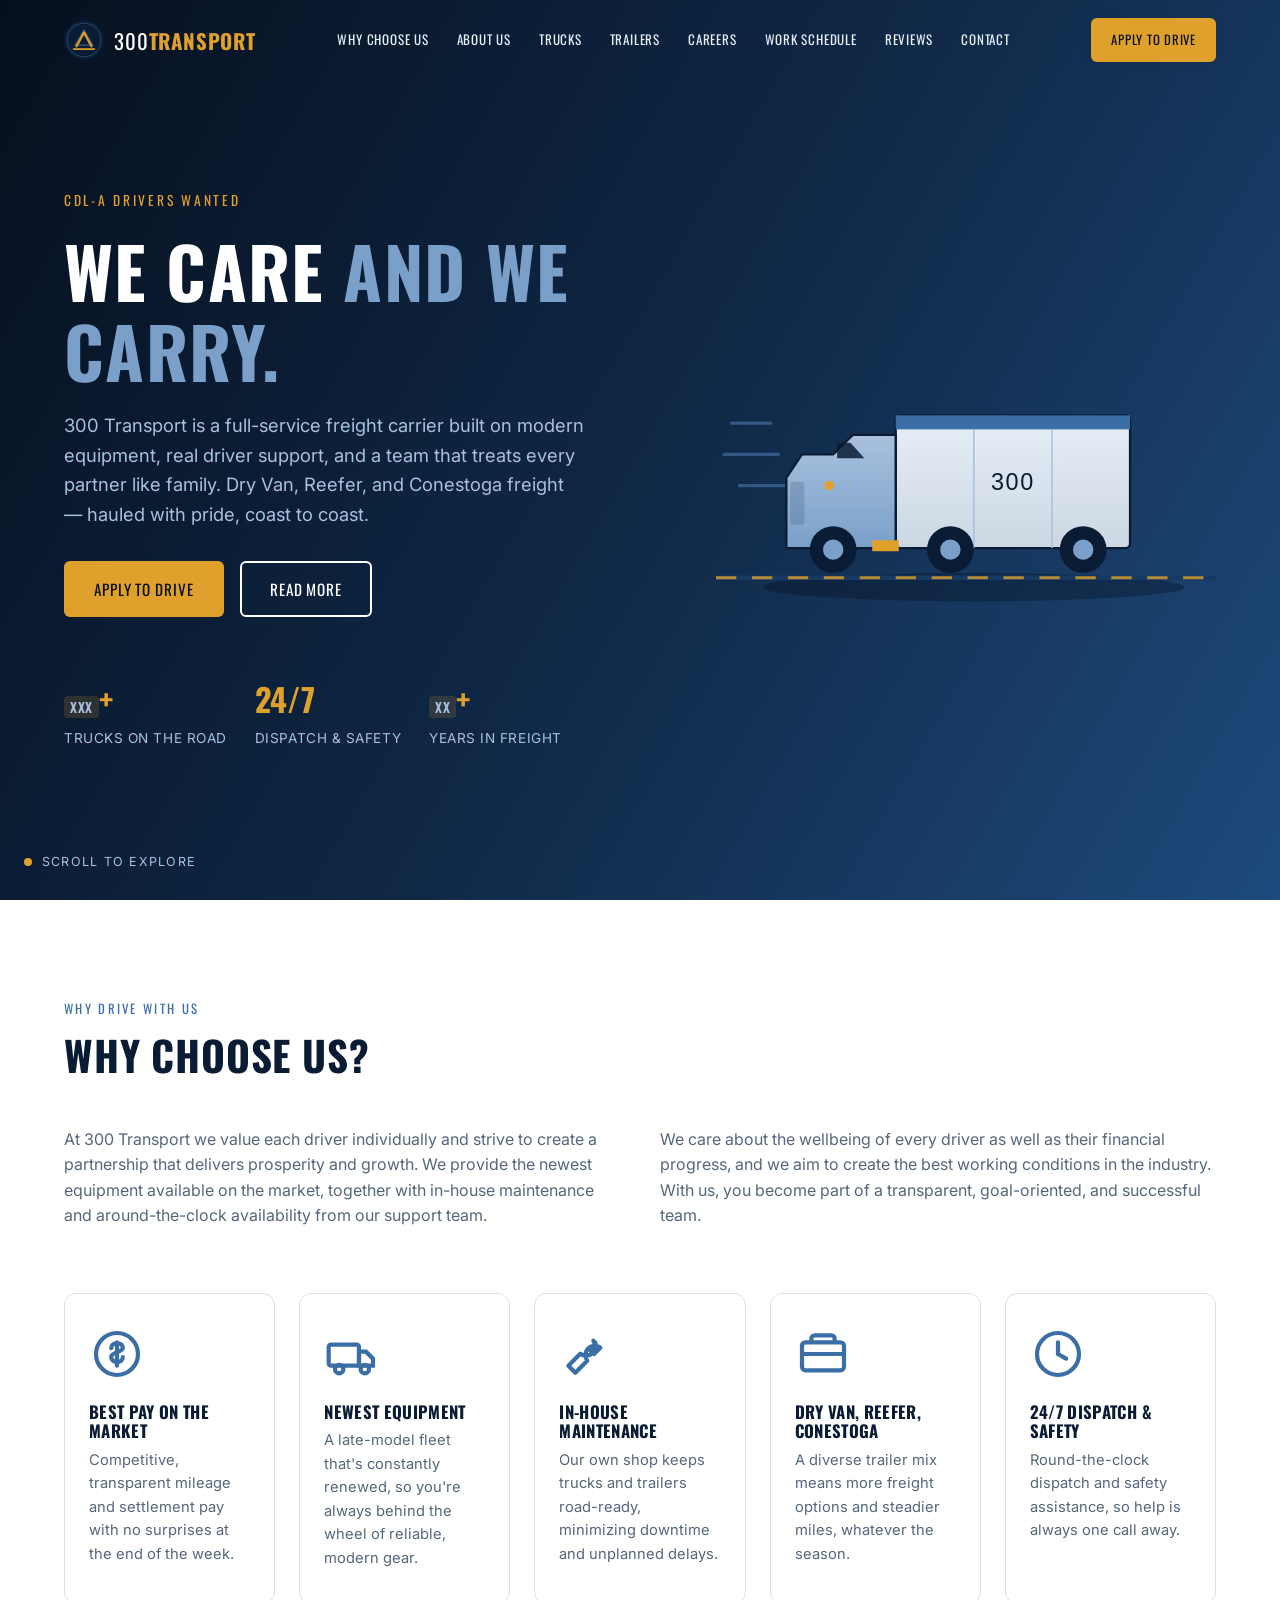
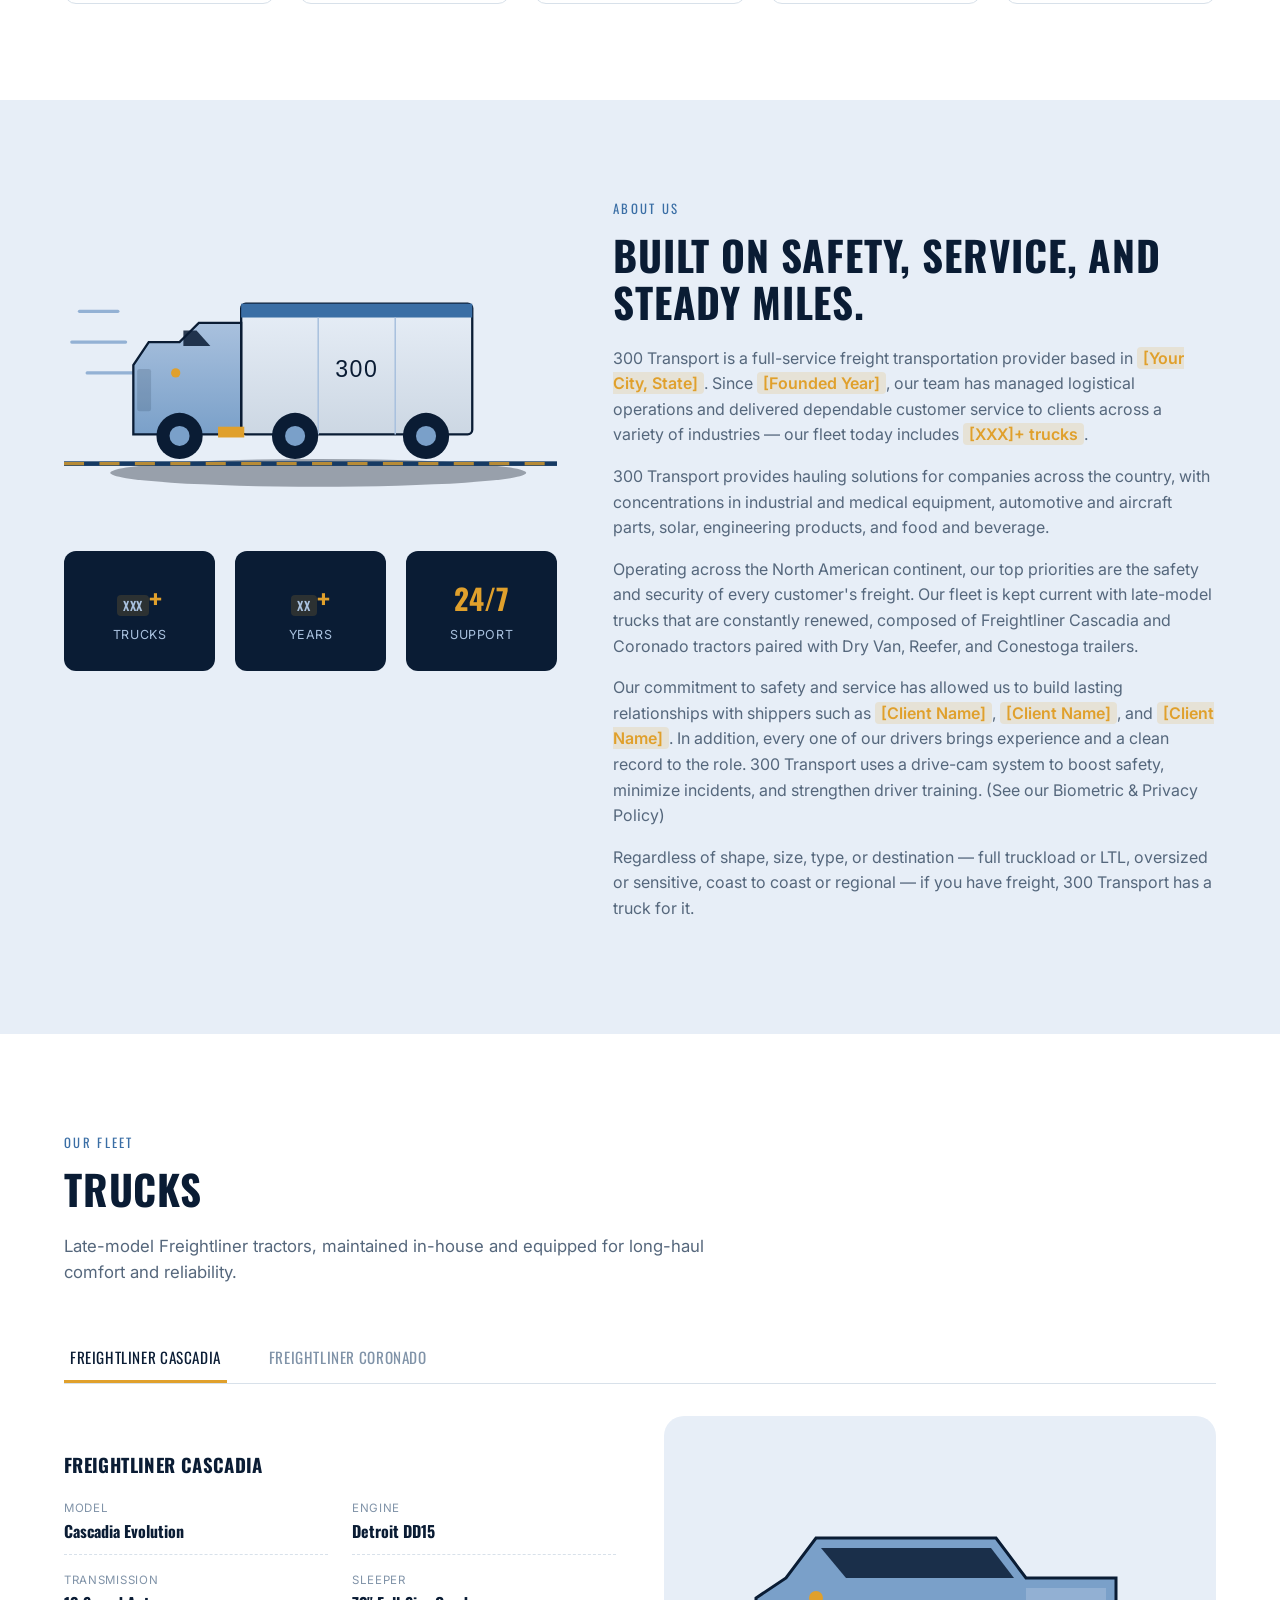
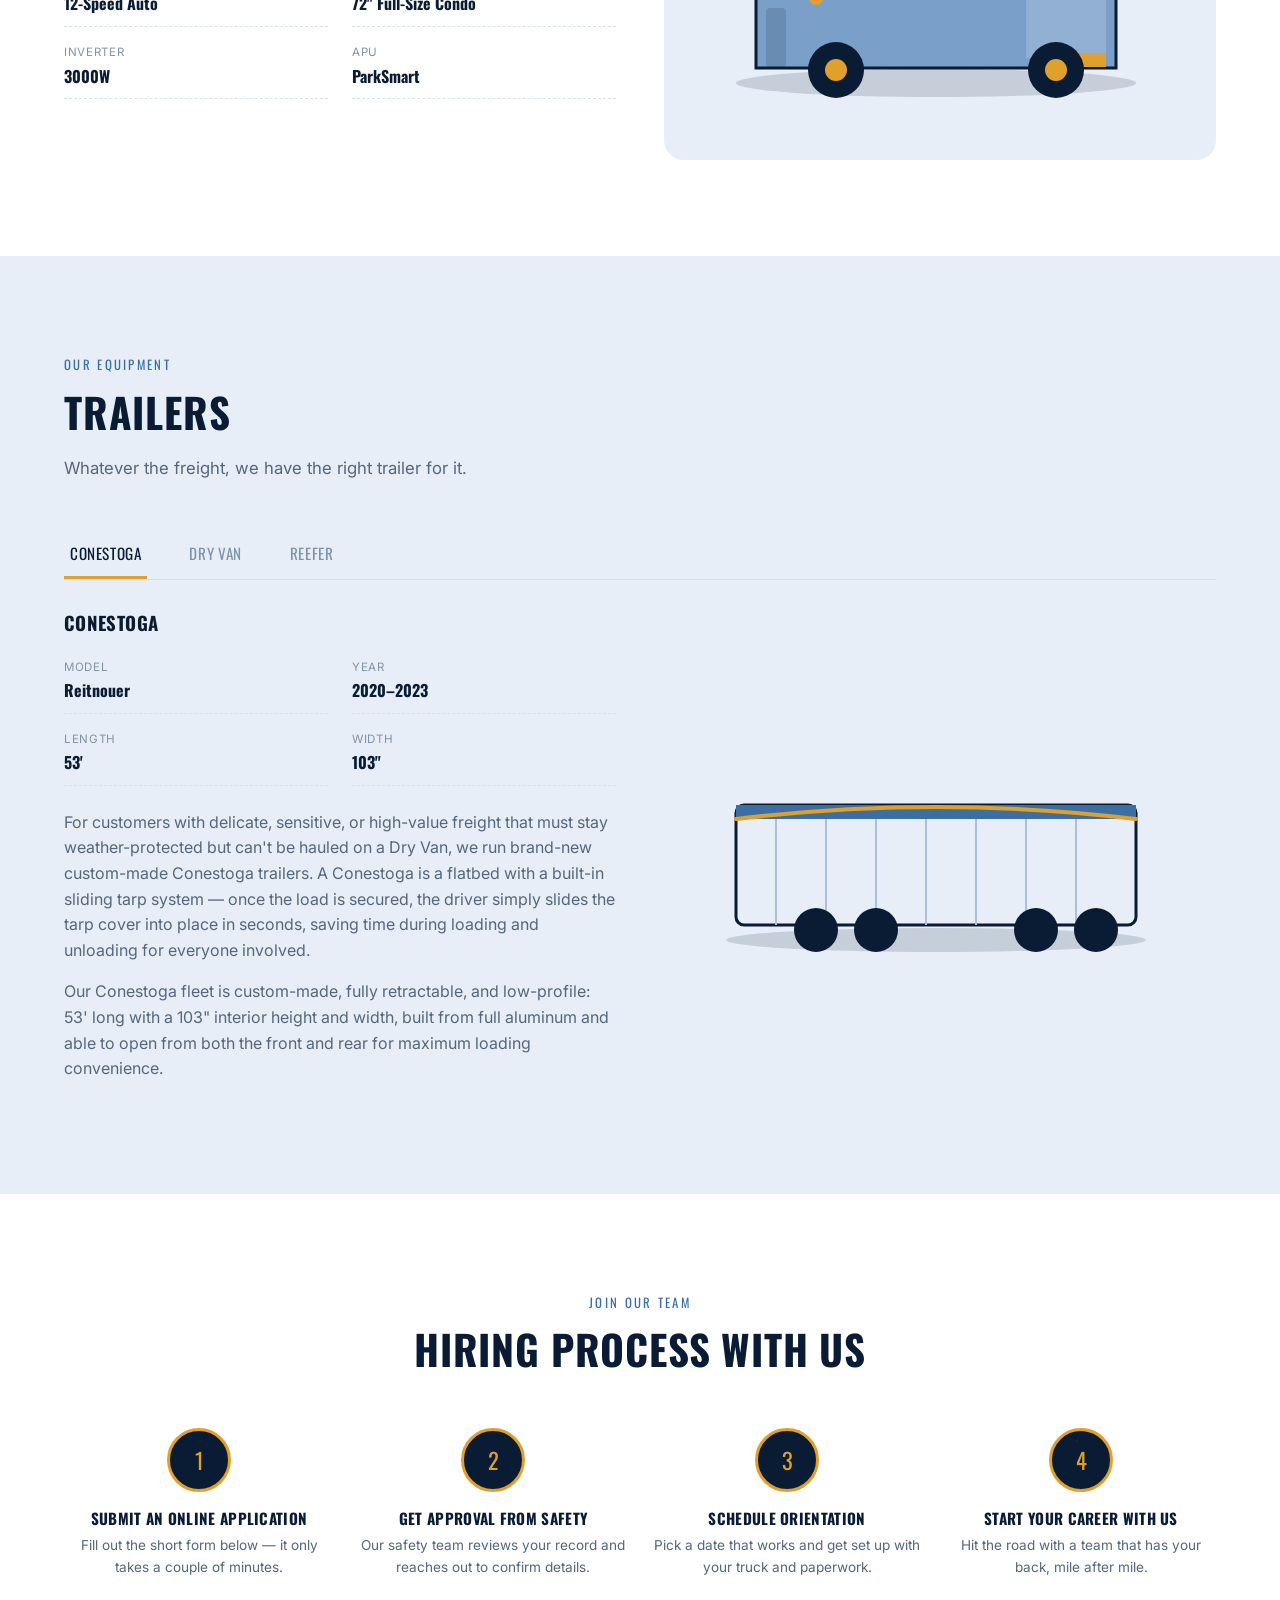
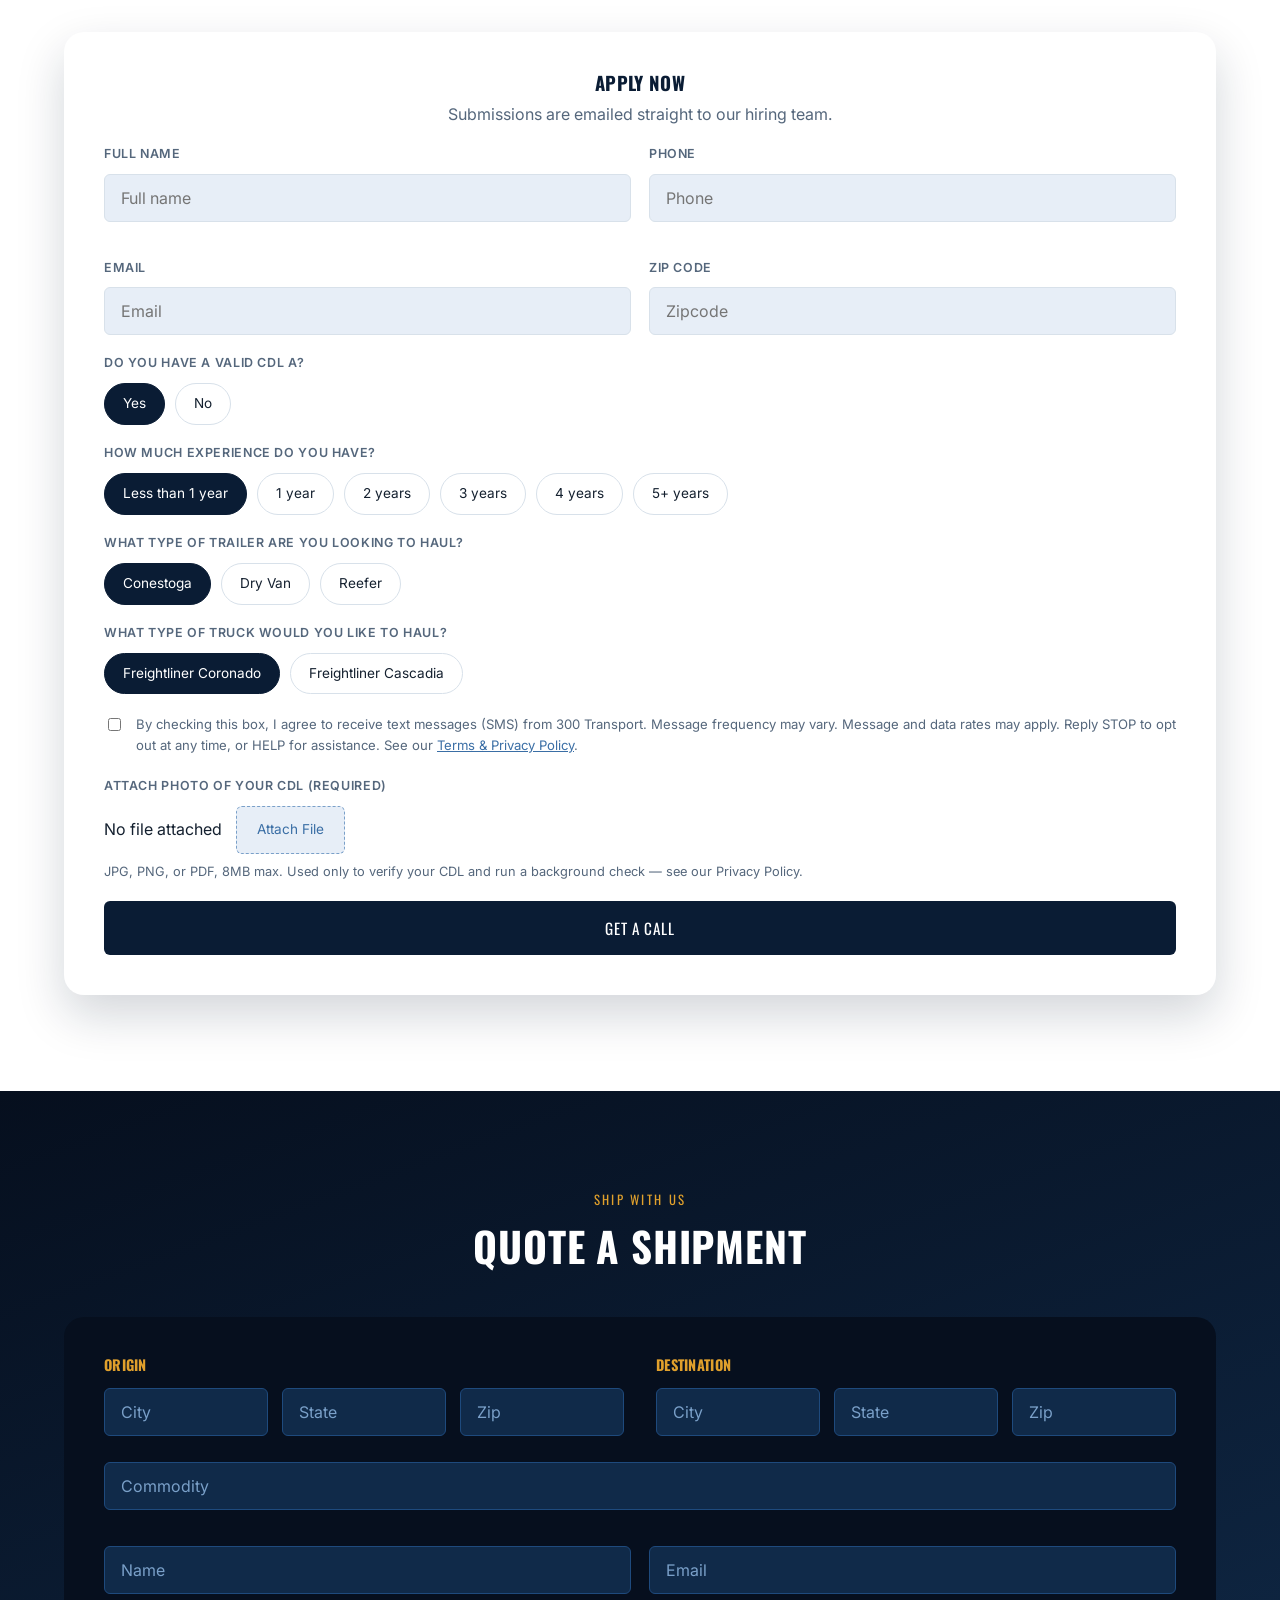
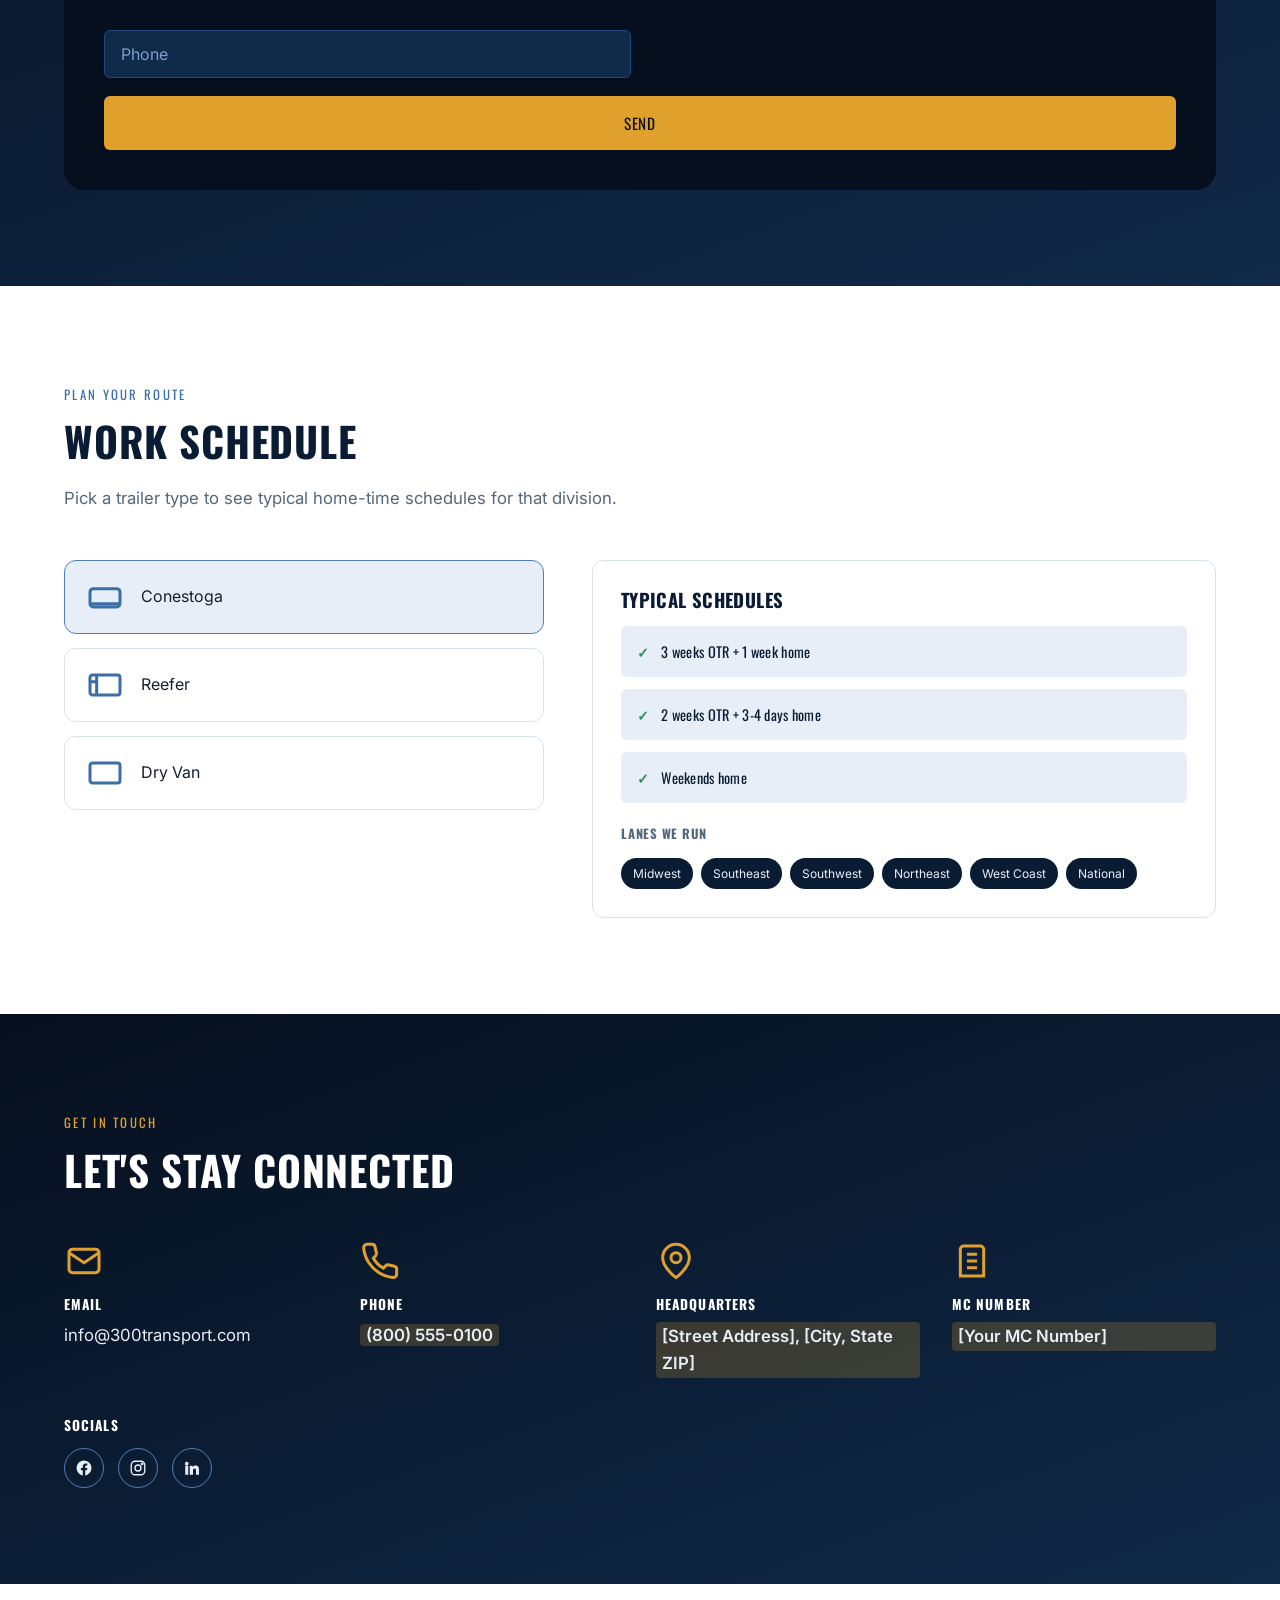
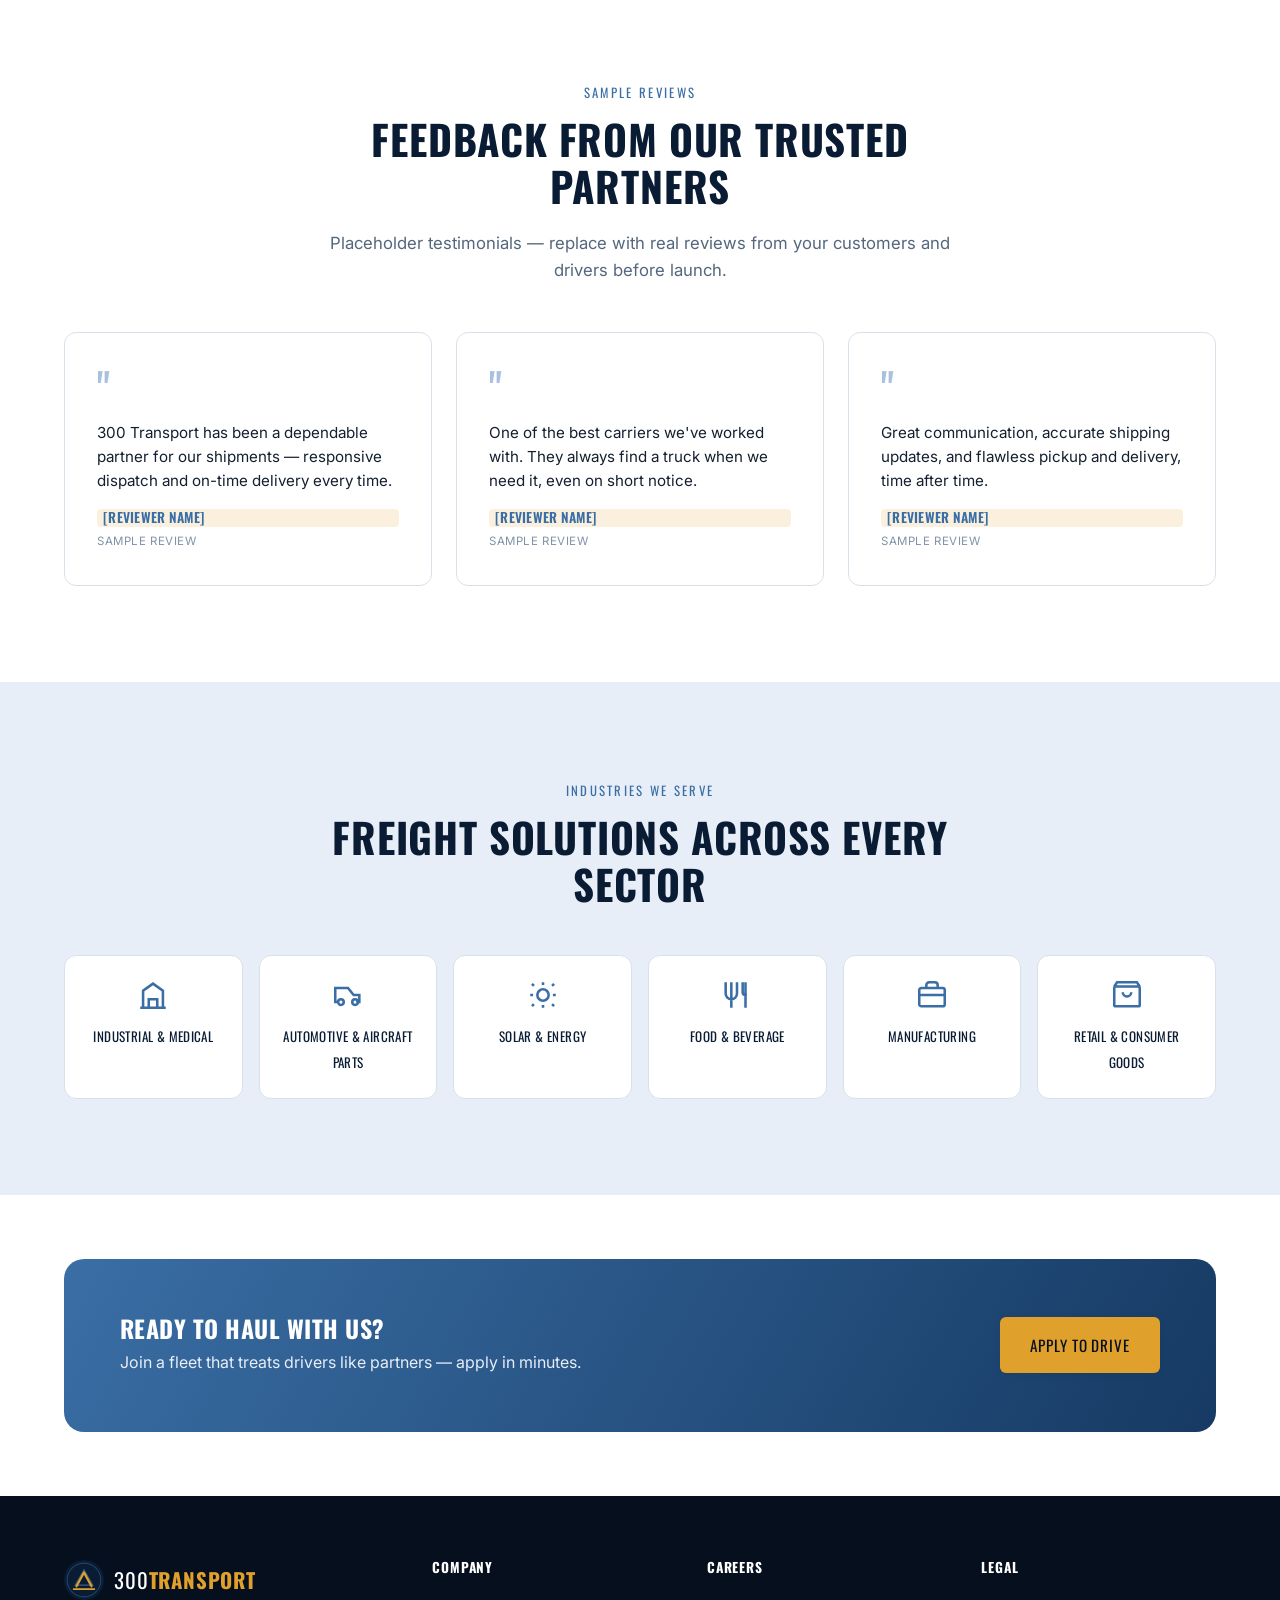
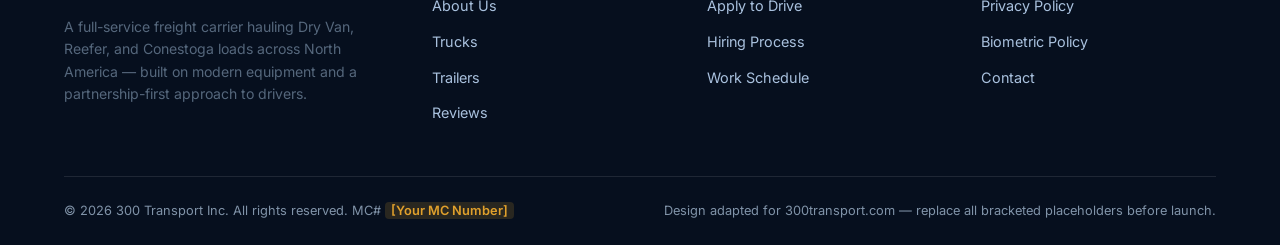
==== index.html @ f66ee495 "Initial commit: 300 Transport site with Cloudflare Pages Functions" ====
<!doctype html>
<html lang="en">
<head>
<meta charset="UTF-8">
<meta name="viewport" content="width=device-width, initial-scale=1.0">
<title>300 Transport | CDL-A Trucking Careers &amp; Freight Solutions</title>
<meta name="description" content="300 Transport is a full-service freight carrier offering Dry Van, Reefer, and Conestoga hauling, newest equipment, and CDL-A driving careers nationwide.">
<link rel="icon" href="images/logo-mark.svg" type="image/svg+xml">
<link rel="preconnect" href="https://fonts.googleapis.com">
<link rel="preconnect" href="https://fonts.gstatic.com" crossorigin>
<link href="https://fonts.googleapis.com/css2?family=Oswald:wght@400;500;600;700&family=Inter:wght@400;500;600;700&display=swap" rel="stylesheet">
<link rel="stylesheet" href="css/style.css">
</head>
<body>

<!-- ===================== HEADER ===================== -->
<header class="site-header" id="siteHeader">
  <div class="container">
    <a href="#top" class="logo">
      <img src="images/logo-mark.svg" alt="300 Transport logo">
      <span class="logo-word">300<b>TRANSPORT</b></span>
    </a>

    <ul class="nav-list" id="navList">
      <li><a href="#why-choose-us">Why Choose Us</a></li>
      <li><a href="#about-us">About Us</a></li>
      <li><a href="#trucks">Trucks</a></li>
      <li><a href="#trailers">Trailers</a></li>
      <li><a href="#hiring-process">Careers</a></li>
      <li><a href="#work-schedule">Work Schedule</a></li>
      <li><a href="#feedback">Reviews</a></li>
      <li><a href="#stay-connected">Contact</a></li>
    </ul>

    <div class="nav-actions">
      <a href="#hiring-process" class="btn btn--primary btn--sm">Apply to Drive</a>
      <button class="nav-toggle" id="navToggle" aria-label="Toggle menu"><span></span></button>
    </div>
  </div>
</header>

<!-- ===================== HERO ===================== -->
<section class="hero" id="top">
  <div class="container">
    <div class="hero__copy">
      <div class="hero__eyebrow">CDL-A Drivers Wanted</div>
      <h1>We care <em>and we carry.</em></h1>
      <p>300 Transport is a full-service freight carrier built on modern equipment, real driver support, and a team that treats every partner like family. Dry Van, Reefer, and Conestoga freight — hauled with pride, coast to coast.</p>
      <div class="hero__actions">
        <a href="#hiring-process" class="btn btn--primary">Apply to Drive</a>
        <a href="#about-us" class="btn btn--outline">Read More</a>
      </div>
      <div class="hero__stats">
        <div class="hero__stat"><strong><span class="ph">XXX</span>+</strong><span>Trucks on the Road</span></div>
        <div class="hero__stat"><strong>24/7</strong><span>Dispatch &amp; Safety</span></div>
        <div class="hero__stat"><strong><span class="ph">XX</span>+</strong><span>Years in Freight</span></div>
      </div>
    </div>
    <div class="hero__art">
      <img src="images/hero-truck.svg" alt="300 Transport freightliner illustration">
    </div>
  </div>
  <div class="hero__scroll"><span class="dot"></span> Scroll to explore</div>
</section>

<!-- ===================== WHY CHOOSE US ===================== -->
<section class="section" id="why-choose-us">
  <div class="container">
    <div class="section-head">
      <div class="eyebrow">Why Drive With Us</div>
      <h2 class="section-title">Why choose us?</h2>
    </div>
    <div class="why-lead">
      <p>At 300 Transport we value each driver individually and strive to create a partnership that delivers prosperity and growth. We provide the newest equipment available on the market, together with in-house maintenance and around-the-clock availability from our support team.</p>
      <p>We care about the wellbeing of every driver as well as their financial progress, and we aim to create the best working conditions in the industry. With us, you become part of a transparent, goal-oriented, and successful team.</p>
    </div>

    <div class="feature-grid">
      <div class="feature-card">
        <div class="feature-card__icon">
          <svg viewBox="0 0 24 24" fill="none" stroke="currentColor" stroke-width="1.8"><circle cx="12" cy="12" r="9"/><path d="M12 7v10M9.5 9.5c0-1.4 1.2-2.2 2.5-2.2s2.5.9 2.5 2c0 2.2-5 1.6-5 4 0 1.1 1.2 2.2 2.5 2.2s2.5-.8 2.5-2.2" stroke-linecap="round"/></svg>
        </div>
        <h3>Best Pay on the Market</h3>
        <p>Competitive, transparent mileage and settlement pay with no surprises at the end of the week.</p>
      </div>
      <div class="feature-card">
        <div class="feature-card__icon">
          <svg viewBox="0 0 24 24" fill="none" stroke="currentColor" stroke-width="1.8"><rect x="2" y="8" width="13" height="9" rx="1"/><path d="M15 11h3l3 3v3h-6z"/><circle cx="6.5" cy="18.5" r="1.8"/><circle cx="17.5" cy="18.5" r="1.8"/></svg>
        </div>
        <h3>Newest Equipment</h3>
        <p>A late-model fleet that's constantly renewed, so you're always behind the wheel of reliable, modern gear.</p>
      </div>
      <div class="feature-card">
        <div class="feature-card__icon">
          <svg viewBox="0 0 24 24" fill="none" stroke="currentColor" stroke-width="1.8"><path d="M14.7 6.3a4 4 0 0 1-5.6 5.6L4 17l3 3 5.1-5.1a4 4 0 0 1 5.6-5.6l-2.7 2.7-2-2 2.7-2.7z" stroke-linejoin="round"/></svg>
        </div>
        <h3>In-House Maintenance</h3>
        <p>Our own shop keeps trucks and trailers road-ready, minimizing downtime and unplanned delays.</p>
      </div>
      <div class="feature-card">
        <div class="feature-card__icon">
          <svg viewBox="0 0 24 24" fill="none" stroke="currentColor" stroke-width="1.8"><rect x="3" y="7" width="18" height="12" rx="1.5"/><path d="M7 7V5.5A1.5 1.5 0 0 1 8.5 4h7A1.5 1.5 0 0 1 17 5.5V7M3 12h18"/></svg>
        </div>
        <h3>Dry Van, Reefer, Conestoga</h3>
        <p>A diverse trailer mix means more freight options and steadier miles, whatever the season.</p>
      </div>
      <div class="feature-card">
        <div class="feature-card__icon">
          <svg viewBox="0 0 24 24" fill="none" stroke="currentColor" stroke-width="1.8"><circle cx="12" cy="12" r="9"/><path d="M12 7v5l3.5 2" stroke-linecap="round"/></svg>
        </div>
        <h3>24/7 Dispatch &amp; Safety</h3>
        <p>Round-the-clock dispatch and safety assistance, so help is always one call away.</p>
      </div>
    </div>
  </div>
</section>

<!-- ===================== ABOUT US ===================== -->
<section class="section section--alt" id="about-us">
  <div class="container">
    <div class="about-grid">
      <div class="about-art">
        <img src="images/hero-truck.svg" alt="300 Transport fleet illustration" style="border-radius:20px;">
        <div class="stat-row">
          <div class="stat-box"><strong><span class="ph">XXX</span>+</strong><span>Trucks</span></div>
          <div class="stat-box"><strong><span class="ph">XX</span>+</strong><span>Years</span></div>
          <div class="stat-box"><strong>24/7</strong><span>Support</span></div>
        </div>
      </div>
      <div class="about-copy">
        <div class="eyebrow">About Us</div>
        <h2 class="section-title">Built on safety, service, and steady miles.</h2>
        <p>300 Transport is a full-service freight transportation provider based in <span class="ph">[Your City, State]</span>. Since <span class="ph">[Founded Year]</span>, our team has managed logistical operations and delivered dependable customer service to clients across a variety of industries — our fleet today includes <span class="ph">[XXX]+ trucks</span>.</p>
        <p>300 Transport provides hauling solutions for companies across the country, with concentrations in industrial and medical equipment, automotive and aircraft parts, solar, engineering products, and food and beverage.</p>
        <p>Operating across the North American continent, our top priorities are the safety and security of every customer's freight. Our fleet is kept current with late-model trucks that are constantly renewed, composed of Freightliner Cascadia and Coronado tractors paired with Dry Van, Reefer, and Conestoga trailers.</p>
        <p>Our commitment to safety and service has allowed us to build lasting relationships with shippers such as <span class="ph">[Client Name]</span>, <span class="ph">[Client Name]</span>, and <span class="ph">[Client Name]</span>. In addition, every one of our drivers brings experience and a clean record to the role. 300 Transport uses a drive-cam system to boost safety, minimize incidents, and strengthen driver training. (<a href="privacy-policy.html">See our Biometric &amp; Privacy Policy</a>)</p>
        <p>Regardless of shape, size, type, or destination — full truckload or LTL, oversized or sensitive, coast to coast or regional — if you have freight, 300 Transport has a truck for it.</p>
      </div>
    </div>
  </div>
</section>

<!-- ===================== TRUCKS ===================== -->
<section class="section" id="trucks">
  <div class="container">
    <div class="section-head">
      <div class="eyebrow">Our Fleet</div>
      <h2 class="section-title">Trucks</h2>
      <p class="section-lead">Late-model Freightliner tractors, maintained in-house and equipped for long-haul comfort and reliability.</p>
    </div>

    <div class="tab-group" data-tabs="trucks">
      <div class="tab-buttons">
        <button class="tab-btn is-active" data-tab="cascadia">Freightliner Cascadia</button>
        <button class="tab-btn" data-tab="coronado">Freightliner Coronado</button>
      </div>

      <div class="tab-panel is-active" data-panel="cascadia">
        <div>
          <h3>Freightliner Cascadia</h3>
          <div class="spec-list">
            <div class="spec-item"><span>Model</span><strong>Cascadia Evolution</strong></div>
            <div class="spec-item"><span>Engine</span><strong>Detroit DD15</strong></div>
            <div class="spec-item"><span>Transmission</span><strong>12-Speed Auto</strong></div>
            <div class="spec-item"><span>Sleeper</span><strong>72" Full-Size Condo</strong></div>
            <div class="spec-item"><span>Inverter</span><strong>3000W</strong></div>
            <div class="spec-item"><span>APU</span><strong>ParkSmart</strong></div>
          </div>
        </div>
        <div class="tab-art"><img src="images/truck-cascadia.svg" alt="Freightliner Cascadia illustration"></div>
      </div>

      <div class="tab-panel" data-panel="coronado">
        <div>
          <h3>Freightliner Coronado</h3>
          <div class="spec-list">
            <div class="spec-item"><span>Model</span><strong>Glider Kit</strong></div>
            <div class="spec-item"><span>Engine</span><strong>Detroit Diesel S60</strong></div>
            <div class="spec-item"><span>Transmission</span><strong>13-Speed Manual</strong></div>
            <div class="spec-item"><span>Sleeper</span><strong>72" Full-Size Condo</strong></div>
            <div class="spec-item"><span>Inverter</span><strong>3000W</strong></div>
            <div class="spec-item"><span>APU</span><strong>Espar</strong></div>
          </div>
        </div>
        <div class="tab-art"><img src="images/truck-coronado.svg" alt="Freightliner Coronado illustration"></div>
      </div>
    </div>
  </div>
</section>

<!-- ===================== TRAILERS ===================== -->
<section class="section section--alt" id="trailers">
  <div class="container">
    <div class="section-head">
      <div class="eyebrow">Our Equipment</div>
      <h2 class="section-title">Trailers</h2>
      <p class="section-lead">Whatever the freight, we have the right trailer for it.</p>
    </div>

    <div class="tab-group" data-tabs="trailers">
      <div class="tab-buttons">
        <button class="tab-btn is-active" data-tab="conestoga">Conestoga</button>
        <button class="tab-btn" data-tab="dryvan">Dry Van</button>
        <button class="tab-btn" data-tab="reefer">Reefer</button>
      </div>

      <div class="tab-panel is-active" data-panel="conestoga">
        <div>
          <h3>Conestoga</h3>
          <div class="spec-list">
            <div class="spec-item"><span>Model</span><strong>Reitnouer</strong></div>
            <div class="spec-item"><span>Year</span><strong>2020–2023</strong></div>
            <div class="spec-item"><span>Length</span><strong>53'</strong></div>
            <div class="spec-item"><span>Width</span><strong>103"</strong></div>
          </div>
          <p>For customers with delicate, sensitive, or high-value freight that must stay weather-protected but can't be hauled on a Dry Van, we run brand-new custom-made Conestoga trailers. A Conestoga is a flatbed with a built-in sliding tarp system — once the load is secured, the driver simply slides the tarp cover into place in seconds, saving time during loading and unloading for everyone involved.</p>
          <p>Our Conestoga fleet is custom-made, fully retractable, and low-profile: 53' long with a 103" interior height and width, built from full aluminum and able to open from both the front and rear for maximum loading convenience.</p>
        </div>
        <div class="tab-art"><img src="images/trailer-conestoga.svg" alt="Conestoga trailer illustration"></div>
      </div>

      <div class="tab-panel" data-panel="dryvan">
        <div>
          <h3>Dry Van</h3>
          <div class="spec-list">
            <div class="spec-item"><span>Model</span><strong>Utility Trailer</strong></div>
            <div class="spec-item"><span>Year</span><strong>2020–2023</strong></div>
            <div class="spec-item"><span>Length</span><strong>53'</strong></div>
            <div class="spec-item"><span>Width</span><strong>102"</strong></div>
          </div>
          <p>Dry van shipping is the most common method for transporting freight across the interstate system. A dry van is a fully enclosed trailer that shields cargo from the elements — the go-to option for palletized and boxed freight.</p>
          <p>Our Dry Van trailers are 53' long, 102" wide, and 110" tall — plated Utility trailers kept in rotation on a strict maintenance schedule.</p>
        </div>
        <div class="tab-art"><img src="images/trailer-dryvan.svg" alt="Dry Van trailer illustration"></div>
      </div>

      <div class="tab-panel" data-panel="reefer">
        <div>
          <h3>Reefer</h3>
          <div class="spec-list">
            <div class="spec-item"><span>Model</span><strong>Reefer Utility Trailer</strong></div>
            <div class="spec-item"><span>Engine</span><strong>Thermo King</strong></div>
            <div class="spec-item"><span>Year</span><strong>2022–2023</strong></div>
            <div class="spec-item"><span>Length</span><strong>53'</strong></div>
            <div class="spec-item"><span>Width</span><strong>98"</strong></div>
            <div class="spec-item"><span>Height</span><strong>13.6'</strong></div>
          </div>
          <p>Refrigerated trailers are the solution for transporting food and products that require temperature control from pickup to delivery. Our reefer trailers are state-of-the-art Utility trailers running Thermo King units.</p>
          <p>We know how critical temp-controlled shipments are, which is why we've invested heavily in this fleet — including drop-trailer service, same-day shipping, and multi-drop capability.</p>
        </div>
        <div class="tab-art"><img src="images/trailer-reefer.svg" alt="Reefer trailer illustration"></div>
      </div>
    </div>
  </div>
</section>

<!-- ===================== HIRING PROCESS ===================== -->
<section class="section" id="hiring-process">
  <div class="container">
    <div class="section-head section-head--center">
      <div class="eyebrow">Join Our Team</div>
      <h2 class="section-title">Hiring process with us</h2>
    </div>
    <div class="process-steps">
      <div class="process-step">
        <div class="process-step__num">1</div>
        <h3>Submit an Online Application</h3>
        <p>Fill out the short form below — it only takes a couple of minutes.</p>
      </div>
      <div class="process-step">
        <div class="process-step__num">2</div>
        <h3>Get Approval from Safety</h3>
        <p>Our safety team reviews your record and reaches out to confirm details.</p>
      </div>
      <div class="process-step">
        <div class="process-step__num">3</div>
        <h3>Schedule Orientation</h3>
        <p>Pick a date that works and get set up with your truck and paperwork.</p>
      </div>
      <div class="process-step">
        <div class="process-step__num">4</div>
        <h3>Start Your Career With Us</h3>
        <p>Hit the road with a team that has your back, mile after mile.</p>
      </div>
    </div>

    <div class="form-panel">
      <h3 style="text-align:center;margin-bottom:8px;">Apply Now</h3>
      <p style="text-align:center;">Submissions are emailed straight to our hiring team.</p>
      <form id="applicationForm">
        <input type="text" name="hp_field" class="hp-field" tabindex="-1" autocomplete="off" aria-hidden="true">
        <div class="form-grid">
          <div class="field"><label class="field-label">Full Name</label><input type="text" name="name" placeholder="Full name" required></div>
          <div class="field"><label class="field-label">Phone</label><input type="tel" name="phone" placeholder="Phone" required></div>
          <div class="field"><label class="field-label">Email</label><input type="email" name="email" placeholder="Email" required></div>
          <div class="field"><label class="field-label">Zip Code</label><input type="text" name="zip" placeholder="Zipcode" required></div>
        </div>

        <div class="field field--full">
          <label class="field-label">Do you have a valid CDL A?</label>
          <div class="radio-row">
            <label class="radio-pill"><input type="radio" name="cdl" value="yes" checked>Yes</label>
            <label class="radio-pill"><input type="radio" name="cdl" value="no">No</label>
          </div>
        </div>

        <div class="field field--full">
          <label class="field-label">How much experience do you have?</label>
          <div class="radio-row">
            <label class="radio-pill"><input type="radio" name="experience" value="lt1" checked>Less than 1 year</label>
            <label class="radio-pill"><input type="radio" name="experience" value="1">1 year</label>
            <label class="radio-pill"><input type="radio" name="experience" value="2">2 years</label>
            <label class="radio-pill"><input type="radio" name="experience" value="3">3 years</label>
            <label class="radio-pill"><input type="radio" name="experience" value="4">4 years</label>
            <label class="radio-pill"><input type="radio" name="experience" value="5">5+ years</label>
          </div>
        </div>

        <div class="field field--full">
          <label class="field-label">What type of trailer are you looking to haul?</label>
          <div class="radio-row">
            <label class="radio-pill"><input type="radio" name="trailer" value="conestoga" checked>Conestoga</label>
            <label class="radio-pill"><input type="radio" name="trailer" value="dryvan">Dry Van</label>
            <label class="radio-pill"><input type="radio" name="trailer" value="reefer">Reefer</label>
          </div>
        </div>

        <div class="field field--full">
          <label class="field-label">What type of truck would you like to haul?</label>
          <div class="radio-row">
            <label class="radio-pill"><input type="radio" name="truck" value="coronado" checked>Freightliner Coronado</label>
            <label class="radio-pill"><input type="radio" name="truck" value="cascadia">Freightliner Cascadia</label>
          </div>
        </div>

        <div class="consent-row">
          <input type="checkbox" id="smsConsent" name="smsConsent">
          <label for="smsConsent">By checking this box, I agree to receive text messages (SMS) from 300 Transport. Message frequency may vary. Message and data rates may apply. Reply STOP to opt out at any time, or HELP for assistance. See our <a href="privacy-policy.html">Terms &amp; Privacy Policy</a>.</label>
        </div>

        <div class="field field--full">
          <label class="field-label">Attach Photo of Your CDL (required)</label>
          <div class="file-row">
            <span id="fileName">No file attached</span>
            <label class="file-btn"><input type="file" id="fileInput" name="cdlPhoto" accept="image/jpeg,image/png,image/webp,application/pdf" style="display:none">Attach File</label>
          </div>
          <p style="font-size:0.8rem;margin:8px 0 0;">JPG, PNG, or PDF, 8MB max. Used only to verify your CDL and run a background check — see our <a href="privacy-policy.html">Privacy Policy</a>.</p>
        </div>

        <button type="submit" class="btn btn--dark btn--block">Get a Call</button>
        <div class="form-note" id="applicationNote"></div>
      </form>
    </div>
  </div>
</section>

<!-- ===================== QUOTE A SHIPMENT ===================== -->
<section class="section section--dark">
  <div class="container">
    <div class="section-head section-head--center">
      <div class="eyebrow">Ship With Us</div>
      <h2 class="section-title">Quote a shipment</h2>
    </div>
    <div class="quote-panel">
      <form id="quoteForm">
        <input type="text" name="hp_field" class="hp-field" tabindex="-1" autocomplete="off" aria-hidden="true">
        <div class="quote-cols">
          <div>
            <h4>Origin</h4>
            <div class="form-grid--3" style="display:grid;gap:14px;">
              <div class="field"><input type="text" name="originCity" placeholder="City"></div>
              <div class="field"><input type="text" name="originState" placeholder="State"></div>
              <div class="field"><input type="text" name="originZip" placeholder="Zip"></div>
            </div>
          </div>
          <div>
            <h4>Destination</h4>
            <div class="form-grid--3" style="display:grid;gap:14px;">
              <div class="field"><input type="text" name="destCity" placeholder="City"></div>
              <div class="field"><input type="text" name="destState" placeholder="State"></div>
              <div class="field"><input type="text" name="destZip" placeholder="Zip"></div>
            </div>
          </div>
        </div>
        <div class="form-grid" style="margin-top:8px;">
          <div class="field field--full"><input type="text" name="commodity" placeholder="Commodity"></div>
          <div class="field"><input type="text" name="name" placeholder="Name" required></div>
          <div class="field"><input type="email" name="email" placeholder="Email" required></div>
          <div class="field"><input type="tel" name="phone" placeholder="Phone" required></div>
        </div>
        <button type="submit" class="btn btn--primary btn--block">Send</button>
        <div class="form-note" id="quoteNote"></div>
      </form>
    </div>
  </div>
</section>

<!-- ===================== WORK SCHEDULE ===================== -->
<section class="section" id="work-schedule">
  <div class="container">
    <div class="section-head">
      <div class="eyebrow">Plan Your Route</div>
      <h2 class="section-title">Work schedule</h2>
      <p class="section-lead">Pick a trailer type to see typical home-time schedules for that division.</p>
    </div>

    <div class="schedule-grid">
      <div class="trailer-picker" id="trailerPicker">
        <label class="trailer-option">
          <input type="radio" name="schedTrailer" value="conestoga" checked>
          <span class="trailer-option__icon"><svg viewBox="0 0 24 24" fill="none" stroke="currentColor" stroke-width="1.8"><path d="M3 16V9a2 2 0 0 1 2-2h14a2 2 0 0 1 2 2v7"/><path d="M3 16h18M3 16a2 2 0 0 0 2 2h14a2 2 0 0 0 2-2"/></svg></span>
          <span>Conestoga</span>
        </label>
        <label class="trailer-option">
          <input type="radio" name="schedTrailer" value="reefer">
          <span class="trailer-option__icon"><svg viewBox="0 0 24 24" fill="none" stroke="currentColor" stroke-width="1.8"><rect x="3" y="6" width="18" height="12" rx="1.5"/><path d="M7 6v12M3 10h4"/></svg></span>
          <span>Reefer</span>
        </label>
        <label class="trailer-option">
          <input type="radio" name="schedTrailer" value="dryvan">
          <span class="trailer-option__icon"><svg viewBox="0 0 24 24" fill="none" stroke="currentColor" stroke-width="1.8"><rect x="3" y="6" width="18" height="12" rx="1.5"/></svg></span>
          <span>Dry Van</span>
        </label>
      </div>

      <div class="schedule-results">
        <h3 style="margin-bottom:4px;">Typical schedules</h3>
        <ul class="schedule-list" id="scheduleList">
          <!-- populated by JS -->
        </ul>
        <h4 style="margin-top:24px;font-size:0.8rem;text-transform:uppercase;letter-spacing:0.06em;color:var(--muted);">Lanes we run</h4>
        <div class="region-tags">
          <span>Midwest</span><span>Southeast</span><span>Southwest</span><span>Northeast</span><span>West Coast</span><span>National</span>
        </div>
      </div>
    </div>
  </div>
</section>

<!-- ===================== CONTACT ===================== -->
<section class="section section--dark" id="stay-connected">
  <div class="container">
    <div class="section-head">
      <div class="eyebrow">Get In Touch</div>
      <h2 class="section-title">Let's stay connected</h2>
    </div>
    <div class="contact-grid">
      <div class="contact-card">
        <div class="contact-card__icon"><svg viewBox="0 0 24 24" fill="none" stroke="currentColor" stroke-width="1.8"><rect x="3" y="5" width="18" height="14" rx="2"/><path d="m3 7 9 6 9-6"/></svg></div>
        <h4>Email</h4>
        <p><a href="mailto:info@300transport.com">info@300transport.com</a></p>
      </div>
      <div class="contact-card">
        <div class="contact-card__icon"><svg viewBox="0 0 24 24" fill="none" stroke="currentColor" stroke-width="1.8"><path d="M22 16.9v3a2 2 0 0 1-2.2 2 19.8 19.8 0 0 1-8.6-3 19.5 19.5 0 0 1-6-6 19.8 19.8 0 0 1-3-8.7A2 2 0 0 1 4.1 2h3a2 2 0 0 1 2 1.7c.1 1 .3 2 .7 3a2 2 0 0 1-.4 2.1L8 10.3a16 16 0 0 0 6 6l1.5-1.5a2 2 0 0 1 2.1-.4c1 .3 2 .5 3 .7a2 2 0 0 1 1.4 2.1z"/></svg></div>
        <h4>Phone</h4>
        <p><a href="tel:+18005550100" class="ph">(800) 555-0100</a></p>
      </div>
      <div class="contact-card">
        <div class="contact-card__icon"><svg viewBox="0 0 24 24" fill="none" stroke="currentColor" stroke-width="1.8"><path d="M20 10c0 6-8 12-8 12s-8-6-8-12a8 8 0 0 1 16 0Z"/><circle cx="12" cy="10" r="3"/></svg></div>
        <h4>Headquarters</h4>
        <p class="ph">[Street Address], [City, State ZIP]</p>
      </div>
      <div class="contact-card">
        <div class="contact-card__icon"><svg viewBox="0 0 24 24" fill="none" stroke="currentColor" stroke-width="1.8"><path d="M9 12h6M9 16h6M9 8h6M5 21V5a2 2 0 0 1 2-2h10a2 2 0 0 1 2 2v16Z"/></svg></div>
        <h4>MC Number</h4>
        <p class="ph">[Your MC Number]</p>
      </div>
    </div>
    <div style="margin-top:40px;">
      <h4 style="color:var(--white);font-size:0.85rem;letter-spacing:0.08em;margin-bottom:14px;">Socials</h4>
      <div class="social-row">
        <a href="#" aria-label="Facebook"><svg viewBox="0 0 24 24" fill="currentColor"><path d="M22 12a10 10 0 1 0-11.6 9.9v-7H7.9V12h2.5V9.8c0-2.5 1.5-3.9 3.8-3.9 1.1 0 2.2.2 2.2.2v2.4h-1.2c-1.2 0-1.6.8-1.6 1.6V12h2.8l-.4 2.9h-2.4v7A10 10 0 0 0 22 12Z"/></svg></a>
        <a href="#" aria-label="Instagram"><svg viewBox="0 0 24 24" fill="none" stroke="currentColor" stroke-width="1.8"><rect x="3" y="3" width="18" height="18" rx="5"/><circle cx="12" cy="12" r="4"/><circle cx="17.5" cy="6.5" r="1"/></svg></a>
        <a href="#" aria-label="LinkedIn"><svg viewBox="0 0 24 24" fill="currentColor"><path d="M4.98 3.5a2.5 2.5 0 1 0 0 5 2.5 2.5 0 0 0 0-5ZM3 9h4v12H3zM9 9h3.8v1.7h.1c.5-1 1.8-2 3.7-2 4 0 4.7 2.6 4.7 6V21h-4v-5.3c0-1.3 0-3-1.8-3s-2.1 1.4-2.1 2.9V21H9z"/></svg></a>
      </div>
    </div>
  </div>
</section>

<!-- ===================== TESTIMONIALS ===================== -->
<section class="section" id="feedback">
  <div class="container">
    <div class="section-head section-head--center">
      <div class="eyebrow">Sample Reviews</div>
      <h2 class="section-title">Feedback from our trusted partners</h2>
      <p class="section-lead">Placeholder testimonials — replace with real reviews from your customers and drivers before launch.</p>
    </div>
    <div class="testimonial-track">
      <div class="testimonial-card">
        <span class="quote-mark">"</span>
        <p>300 Transport has been a dependable partner for our shipments — responsive dispatch and on-time delivery every time.</p>
        <h4 class="ph">[Reviewer Name]</h4>
        <span class="badge">Sample review</span>
      </div>
      <div class="testimonial-card">
        <span class="quote-mark">"</span>
        <p>One of the best carriers we've worked with. They always find a truck when we need it, even on short notice.</p>
        <h4 class="ph">[Reviewer Name]</h4>
        <span class="badge">Sample review</span>
      </div>
      <div class="testimonial-card">
        <span class="quote-mark">"</span>
        <p>Great communication, accurate shipping updates, and flawless pickup and delivery, time after time.</p>
        <h4 class="ph">[Reviewer Name]</h4>
        <span class="badge">Sample review</span>
      </div>
    </div>
  </div>
</section>

<!-- ===================== INDUSTRIES SERVED ===================== -->
<section class="section section--alt">
  <div class="container">
    <div class="section-head section-head--center">
      <div class="eyebrow">Industries We Serve</div>
      <h2 class="section-title">Freight solutions across every sector</h2>
    </div>
    <div class="industry-grid">
      <div class="industry-chip"><div class="industry-chip__icon"><svg viewBox="0 0 24 24" fill="none" stroke="currentColor" stroke-width="1.8"><path d="M3 21h18M5 21V9l7-5 7 5v12M9 21v-6h6v6"/></svg></div><span>Industrial &amp; Medical</span></div>
      <div class="industry-chip"><div class="industry-chip__icon"><svg viewBox="0 0 24 24" fill="none" stroke="currentColor" stroke-width="1.8"><circle cx="7" cy="17" r="2"/><circle cx="17" cy="17" r="2"/><path d="M5 17H3V7h9l4 5h4v5h-2"/></svg></div><span>Automotive &amp; Aircraft Parts</span></div>
      <div class="industry-chip"><div class="industry-chip__icon"><svg viewBox="0 0 24 24" fill="none" stroke="currentColor" stroke-width="1.8"><circle cx="12" cy="12" r="4"/><path d="M12 3v2M12 19v2M4.2 4.2l1.4 1.4M18.4 18.4l1.4 1.4M3 12h2M19 12h2M4.2 19.8l1.4-1.4M18.4 5.6l1.4-1.4"/></svg></div><span>Solar &amp; Energy</span></div>
      <div class="industry-chip"><div class="industry-chip__icon"><svg viewBox="0 0 24 24" fill="none" stroke="currentColor" stroke-width="1.8"><path d="M4 3v8a4 4 0 0 0 8 0V3M8 3v18M16 3v7a2 2 0 0 0 2 2h1M18 3v18"/></svg></div><span>Food &amp; Beverage</span></div>
      <div class="industry-chip"><div class="industry-chip__icon"><svg viewBox="0 0 24 24" fill="none" stroke="currentColor" stroke-width="1.8"><rect x="3" y="7" width="18" height="13" rx="1.5"/><path d="M8 7V5a2 2 0 0 1 2-2h4a2 2 0 0 1 2 2v2M3 12h18"/></svg></div><span>Manufacturing</span></div>
      <div class="industry-chip"><div class="industry-chip__icon"><svg viewBox="0 0 24 24" fill="none" stroke="currentColor" stroke-width="1.8"><path d="m3 6 2-3h14l2 3M3 6h18M3 6v13a1 1 0 0 0 1 1h16a1 1 0 0 0 1-1V6M9 10a3 3 0 0 0 6 0"/></svg></div><span>Retail &amp; Consumer Goods</span></div>
    </div>
  </div>
</section>

<!-- ===================== CTA BANNER ===================== -->
<section class="section--tight">
  <div class="container">
    <div class="cta-banner">
      <div>
        <h2>Ready to haul with us?</h2>
        <p>Join a fleet that treats drivers like partners — apply in minutes.</p>
      </div>
      <a href="#hiring-process" class="btn btn--primary">Apply to Drive</a>
    </div>
  </div>
</section>

<!-- ===================== FOOTER ===================== -->
<footer class="site-footer">
  <div class="container">
    <div class="footer-grid">
      <div class="footer-brand">
        <a href="#top" class="logo" style="margin-bottom:16px;">
          <img src="images/logo-mark.svg" alt="300 Transport logo">
          <span class="logo-word">300<b>TRANSPORT</b></span>
        </a>
        <p>A full-service freight carrier hauling Dry Van, Reefer, and Conestoga loads across North America — built on modern equipment and a partnership-first approach to drivers.</p>
      </div>
      <div>
        <h4>Company</h4>
        <ul>
          <li><a href="#about-us">About Us</a></li>
          <li><a href="#trucks">Trucks</a></li>
          <li><a href="#trailers">Trailers</a></li>
          <li><a href="#feedback">Reviews</a></li>
        </ul>
      </div>
      <div>
        <h4>Careers</h4>
        <ul>
          <li><a href="#hiring-process">Apply to Drive</a></li>
          <li><a href="#hiring-process">Hiring Process</a></li>
          <li><a href="#work-schedule">Work Schedule</a></li>
        </ul>
      </div>
      <div>
        <h4>Legal</h4>
        <ul>
          <li><a href="privacy-policy.html">Privacy Policy</a></li>
          <li><a href="privacy-policy.html">Biometric Policy</a></li>
          <li><a href="#stay-connected">Contact</a></li>
        </ul>
      </div>
    </div>
    <div class="footer-bottom">
      <span>&copy; <span id="year"></span> 300 Transport Inc. All rights reserved. MC# <span class="ph">[Your MC Number]</span></span>
      <span>Design adapted for 300transport.com — replace all bracketed placeholders before launch.</span>
    </div>
  </div>
</footer>

<script src="js/script.js"></script>
</body>
</html>
---- css/style.css ----
/* ==========================================================================
   300 TRANSPORT — Design System
   Theme: Navy & Steel Blue | Headings: Oswald | Body: Inter
   ========================================================================== */

:root {
  /* Color palette */
  --navy-950: #060f1e;
  --navy-900: #0a1c34;
  --navy-800: #102a49;
  --navy-700: #163a63;
  --navy-600: #1e4a7d;
  --steel-600: #3a6ea5;
  --steel-500: #4f80b8;
  --steel-400: #7aa0c9;
  --steel-300: #a9c1de;
  --steel-100: #e7eef7;
  --silver: #ccd7e3;
  --white: #ffffff;
  --ink: #14202f;
  --muted: #55677c;
  --muted-light: #8093a8;
  --amber: #e0a02c;
  --success: #2f8f5b;
  --danger: #c0392b;
  --border: #d8e1ea;

  /* Typography */
  --font-head: "Oswald", "Arial Narrow", sans-serif;
  --font-body: "Inter", -apple-system, BlinkMacSystemFont, "Segoe UI", sans-serif;

  /* Layout */
  --container: 1200px;
  --radius-sm: 6px;
  --radius-md: 12px;
  --radius-lg: 20px;
  --shadow-sm: 0 2px 8px rgba(10, 28, 52, 0.08);
  --shadow-md: 0 8px 24px rgba(10, 28, 52, 0.12);
  --shadow-lg: 0 20px 48px rgba(10, 28, 52, 0.18);
  --transition: 200ms ease;
}

/* ---------- Reset ---------- */
*, *::before, *::after { box-sizing: border-box; }
html { scroll-behavior: smooth; }
section[id] { scroll-margin-top: 88px; }
body {
  margin: 0;
  font-family: var(--font-body);
  color: var(--ink);
  background: var(--white);
  line-height: 1.6;
  -webkit-font-smoothing: antialiased;
}
img { max-width: 100%; display: block; }
a { color: inherit; text-decoration: none; }
ul { list-style: none; margin: 0; padding: 0; }
h1, h2, h3, h4 {
  font-family: var(--font-head);
  text-transform: uppercase;
  letter-spacing: 0.02em;
  line-height: 1.15;
  margin: 0 0 0.5em;
  color: var(--navy-900);
}
p { margin: 0 0 1em; color: var(--muted); }
button { font-family: inherit; cursor: pointer; }
input, select, textarea { font-family: inherit; font-size: 1rem; }
.container {
  max-width: var(--container);
  margin: 0 auto;
  padding: 0 24px;
}
.section { padding: 96px 0; }
.section--tight { padding: 64px 0; }
.section--alt { background: var(--steel-100); }
.section--dark {
  background: linear-gradient(160deg, var(--navy-950), var(--navy-800));
  color: var(--steel-100);
}
.section--dark h2, .section--dark h3, .section--dark h4 { color: var(--white); }
.section--dark p { color: var(--steel-300); }

.eyebrow {
  display: inline-block;
  font-family: var(--font-head);
  font-size: 0.8rem;
  letter-spacing: 0.18em;
  text-transform: uppercase;
  color: var(--steel-600);
  margin-bottom: 12px;
}
.section--dark .eyebrow { color: var(--amber); }
.section-title {
  font-size: clamp(1.8rem, 3.2vw, 2.6rem);
  max-width: 720px;
}
.section-lead {
  max-width: 640px;
  font-size: 1.05rem;
}
.section-head { margin-bottom: 48px; }
.section-head--center { text-align: center; margin-left: auto; margin-right: auto; }
.section-head--center .section-title,
.section-head--center .section-lead { margin-left: auto; margin-right: auto; }

/* ---------- Buttons ---------- */
.btn {
  display: inline-flex;
  align-items: center;
  justify-content: center;
  gap: 8px;
  padding: 14px 28px;
  border-radius: var(--radius-sm);
  font-family: var(--font-head);
  font-size: 0.95rem;
  letter-spacing: 0.06em;
  text-transform: uppercase;
  border: 2px solid transparent;
  transition: transform var(--transition), box-shadow var(--transition), background var(--transition), color var(--transition);
  white-space: nowrap;
}
.btn:hover { transform: translateY(-2px); }
.btn--primary {
  background: var(--amber);
  color: var(--navy-950);
  box-shadow: var(--shadow-sm);
}
.btn--primary:hover { box-shadow: var(--shadow-md); background: #eaad3d; }
.btn--outline {
  background: transparent;
  border-color: currentColor;
  color: var(--white);
}
.btn--outline:hover { background: rgba(255, 255, 255, 0.1); }
.btn--dark {
  background: var(--navy-900);
  color: var(--white);
}
.btn--dark:hover { background: var(--navy-700); }
.btn--block { width: 100%; }
.btn--sm { padding: 10px 18px; font-size: 0.8rem; }

/* ==========================================================================
   Header / Navigation
   ========================================================================== */
.site-header {
  position: fixed;
  top: 0; left: 0; right: 0;
  z-index: 1000;
  padding: 18px 0;
  transition: background var(--transition), padding var(--transition), box-shadow var(--transition);
}
.site-header .container { display: flex; align-items: center; justify-content: space-between; }
.site-header.is-scrolled {
  background: var(--navy-950);
  padding: 10px 0;
  box-shadow: var(--shadow-md);
}
.logo { display: flex; align-items: center; gap: 10px; }
.logo img { height: 40px; width: auto; }
.logo-word { font-family: var(--font-head); font-size: 1.3rem; color: var(--white); letter-spacing: 0.04em; }
.logo-word b { color: var(--amber); }

.nav-list {
  display: flex;
  align-items: center;
  gap: 28px;
  flex-wrap: wrap;
}
.nav-list a {
  font-family: var(--font-head);
  font-size: 0.82rem;
  letter-spacing: 0.06em;
  text-transform: uppercase;
  color: var(--steel-100);
  transition: color var(--transition);
  padding: 6px 0;
  border-bottom: 2px solid transparent;
}
.nav-list a:hover { color: var(--amber); border-color: var(--amber); }

.nav-actions { display: flex; align-items: center; gap: 16px; }
.nav-toggle {
  display: none;
  background: none;
  border: none;
  width: 34px; height: 26px;
  position: relative;
  z-index: 1100;
}
.nav-toggle span, .nav-toggle::before, .nav-toggle::after {
  content: "";
  display: block;
  position: absolute;
  left: 0; right: 0;
  height: 3px;
  background: var(--white);
  border-radius: 2px;
  transition: transform var(--transition), opacity var(--transition), top var(--transition);
}
.nav-toggle::before { top: 2px; }
.nav-toggle span { top: 12px; }
.nav-toggle::after { top: 22px; }
.nav-toggle.is-open::before { top: 12px; transform: rotate(45deg); }
.nav-toggle.is-open::after { top: 12px; transform: rotate(-45deg); }
.nav-toggle.is-open span { opacity: 0; }

/* ==========================================================================
   Hero
   ========================================================================== */
.hero {
  position: relative;
  min-height: 100vh;
  display: flex;
  align-items: center;
  color: var(--white);
  background: linear-gradient(120deg, var(--navy-950) 0%, var(--navy-800) 55%, var(--navy-600) 100%);
  overflow: hidden;
}
.hero__bg-shape {
  position: absolute;
  inset: 0;
  opacity: 0.9;
  pointer-events: none;
}
.hero__bg-shape svg { width: 100%; height: 100%; }
.hero .container {
  position: relative;
  z-index: 2;
  display: grid;
  grid-template-columns: 1.1fr 0.9fr;
  gap: 40px;
  align-items: center;
  padding-top: 120px;
  padding-bottom: 80px;
}
.hero__eyebrow {
  font-family: var(--font-head);
  letter-spacing: 0.2em;
  text-transform: uppercase;
  color: var(--amber);
  font-size: 0.85rem;
  margin-bottom: 18px;
}
.hero h1 {
  color: var(--white);
  font-size: clamp(2.6rem, 6vw, 4.4rem);
  margin-bottom: 20px;
}
.hero h1 em { color: var(--steel-400); font-style: normal; }
.hero p {
  color: var(--steel-300);
  font-size: 1.15rem;
  max-width: 520px;
  margin-bottom: 32px;
}
.hero__actions { display: flex; gap: 16px; flex-wrap: wrap; }
.hero__art { position: relative; }
.hero__stats {
  display: flex;
  gap: 28px;
  margin-top: 56px;
  flex-wrap: wrap;
}
.hero__stat strong {
  display: block;
  font-family: var(--font-head);
  font-size: 2rem;
  color: var(--amber);
}
.hero__stat span { font-size: 0.85rem; color: var(--steel-300); text-transform: uppercase; letter-spacing: 0.04em; }
.hero__scroll {
  position: absolute;
  bottom: 28px;
  left: 24px;
  display: flex;
  align-items: center;
  gap: 10px;
  color: var(--steel-300);
  font-size: 0.78rem;
  text-transform: uppercase;
  letter-spacing: 0.1em;
  z-index: 2;
}
.hero__scroll .dot {
  width: 8px; height: 8px; border-radius: 50%;
  background: var(--amber);
  animation: pulse 1.6s infinite;
}
@keyframes pulse {
  0%, 100% { transform: scale(1); opacity: 1; }
  50% { transform: scale(1.6); opacity: 0.4; }
}

/* ==========================================================================
   Why Choose Us
   ========================================================================== */
.feature-grid {
  display: grid;
  grid-template-columns: repeat(auto-fit, minmax(210px, 1fr));
  gap: 24px;
  margin-top: 48px;
}
.feature-card {
  background: var(--white);
  border: 1px solid var(--border);
  border-radius: var(--radius-md);
  padding: 32px 24px;
  transition: transform var(--transition), box-shadow var(--transition), border-color var(--transition);
}
.feature-card:hover {
  transform: translateY(-6px);
  box-shadow: var(--shadow-md);
  border-color: var(--steel-400);
}
.feature-card__icon {
  width: 56px; height: 56px;
  margin-bottom: 20px;
  color: var(--steel-600);
}
.feature-card__icon svg { width: 100%; height: 100%; }
.feature-card h3 { font-size: 1.05rem; margin-bottom: 8px; }
.feature-card p { font-size: 0.92rem; margin: 0; }
.why-lead { display: grid; grid-template-columns: 1fr 1fr; gap: 40px; }

/* ==========================================================================
   About
   ========================================================================== */
.about-grid {
  display: grid;
  grid-template-columns: 0.9fr 1.1fr;
  gap: 56px;
  align-items: start;
}
.about-art { position: sticky; top: 110px; }
.about-copy p { font-size: 1rem; }
.about-copy .placeholder { background: var(--steel-100); padding: 0 4px; border-radius: 3px; color: var(--steel-600); font-style: italic; }
.stat-row {
  display: grid;
  grid-template-columns: repeat(3, 1fr);
  gap: 20px;
  margin: 32px 0;
}
.stat-box {
  background: var(--navy-900);
  color: var(--white);
  border-radius: var(--radius-md);
  padding: 24px 18px;
  text-align: center;
}
.stat-box strong { display: block; font-family: var(--font-head); font-size: 1.8rem; color: var(--amber); }
.stat-box span { font-size: 0.78rem; text-transform: uppercase; letter-spacing: 0.05em; color: var(--steel-300); }

/* ==========================================================================
   Tabs (Trucks / Trailers)
   ========================================================================== */
.tab-group { margin-top: 48px; }
.tab-buttons {
  display: flex;
  gap: 12px;
  flex-wrap: wrap;
  margin-bottom: 32px;
  border-bottom: 1px solid var(--border);
  padding-bottom: 0;
}
.tab-btn {
  background: none;
  border: none;
  padding: 12px 6px;
  font-family: var(--font-head);
  font-size: 0.95rem;
  letter-spacing: 0.04em;
  text-transform: uppercase;
  color: var(--muted-light);
  border-bottom: 3px solid transparent;
  margin-right: 24px;
  transition: color var(--transition), border-color var(--transition);
}
.tab-btn.is-active, .tab-btn:hover { color: var(--navy-900); border-color: var(--amber); }
.tab-panel { display: none; }
.tab-panel.is-active { display: grid; grid-template-columns: 1fr 1fr; gap: 48px; align-items: center; animation: fadeIn 320ms ease; }
@keyframes fadeIn { from { opacity: 0; transform: translateY(8px); } to { opacity: 1; transform: translateY(0); } }
.spec-list { display: grid; grid-template-columns: 1fr 1fr; gap: 16px 24px; margin: 24px 0; }
.spec-item { border-bottom: 1px dashed var(--border); padding-bottom: 8px; }
.spec-item span { display: block; font-size: 0.72rem; text-transform: uppercase; letter-spacing: 0.06em; color: var(--muted-light); margin-bottom: 2px; }
.spec-item strong { font-family: var(--font-head); font-size: 1rem; color: var(--navy-900); }
.tab-art {
  background: var(--steel-100);
  border-radius: var(--radius-lg);
  padding: 32px;
}

/* ==========================================================================
   Hiring Process
   ========================================================================== */
.process-steps {
  display: grid;
  grid-template-columns: repeat(4, 1fr);
  gap: 24px;
  margin-top: 56px;
  counter-reset: step;
}
.process-step { text-align: center; position: relative; }
.process-step__num {
  width: 64px; height: 64px;
  border-radius: 50%;
  background: var(--navy-900);
  color: var(--amber);
  font-family: var(--font-head);
  font-size: 1.4rem;
  display: flex; align-items: center; justify-content: center;
  margin: 0 auto 18px;
  border: 3px solid var(--amber);
}
.process-step h3 { font-size: 0.95rem; }
.process-step p { font-size: 0.85rem; }
.process-steps::before { content: none; }

/* ==========================================================================
   Forms
   ========================================================================== */
.form-panel {
  background: var(--white);
  border-radius: var(--radius-lg);
  box-shadow: var(--shadow-lg);
  padding: 40px;
  margin-top: 40px;
}
.form-grid {
  display: grid;
  grid-template-columns: 1fr 1fr;
  gap: 18px;
}
.form-grid--3 { grid-template-columns: repeat(3, 1fr); }
.field { margin-bottom: 18px; }
.field--full { grid-column: 1 / -1; }
.field label.field-label {
  display: block;
  font-size: 0.78rem;
  text-transform: uppercase;
  letter-spacing: 0.05em;
  color: var(--muted);
  margin-bottom: 10px;
  font-weight: 600;
}
.field input[type="text"],
.field input[type="tel"],
.field input[type="email"] {
  width: 100%;
  padding: 13px 16px;
  border: 1.5px solid var(--border);
  border-radius: var(--radius-sm);
  transition: border-color var(--transition);
  background: var(--steel-100);
}
.field input:focus { outline: none; border-color: var(--steel-500); background: var(--white); }
.radio-row { display: flex; flex-wrap: wrap; gap: 10px; }
.radio-pill {
  border: 1.5px solid var(--border);
  border-radius: 30px;
  padding: 9px 18px;
  font-size: 0.85rem;
  cursor: pointer;
  transition: all var(--transition);
  user-select: none;
}
.radio-pill input { position: absolute; opacity: 0; pointer-events: none; }
.radio-pill:has(input:checked) {
  background: var(--navy-900);
  border-color: var(--navy-900);
  color: var(--white);
}
.file-row { display: flex; align-items: center; gap: 14px; flex-wrap: wrap; }
.file-row .file-btn {
  background: var(--steel-100);
  border: 1.5px dashed var(--steel-400);
  border-radius: var(--radius-sm);
  padding: 12px 20px;
  font-size: 0.85rem;
  color: var(--steel-600);
}
.consent-row { display: flex; gap: 12px; align-items: flex-start; font-size: 0.82rem; color: var(--muted); margin: 20px 0; }
.consent-row input { margin-top: 4px; }
.consent-row a { color: var(--steel-600); text-decoration: underline; }
.form-note {
  margin-top: 14px;
  font-size: 0.85rem;
  padding: 12px 16px;
  border-radius: var(--radius-sm);
  display: none;
}
.form-note.is-visible { display: block; }
.form-note--success { background: #e7f6ee; color: var(--success); }
.form-note--error { background: #fbeae7; color: var(--danger); }
.hp-field { position: absolute; left: -9999px; top: -9999px; }

/* ==========================================================================
   Quote
   ========================================================================== */
.quote-panel {
  background: var(--navy-950);
  color: var(--white);
  border-radius: var(--radius-lg);
  padding: 40px;
}
.quote-panel .field-label { color: var(--steel-300); }
.quote-panel .field input {
  background: var(--navy-800);
  border-color: var(--navy-600);
  color: var(--white);
}
.quote-panel .field input::placeholder { color: var(--steel-400); }
.quote-cols { display: grid; grid-template-columns: 1fr 1fr; gap: 32px; }
.quote-cols h4 { color: var(--amber); font-size: 0.9rem; margin-bottom: 14px; }

/* ==========================================================================
   Work Schedule
   ========================================================================== */
.schedule-grid { display: grid; grid-template-columns: 1fr 1.3fr; gap: 48px; margin-top: 48px; align-items: start; }
.trailer-picker { display: flex; flex-direction: column; gap: 14px; }
.trailer-option {
  display: flex; align-items: center; gap: 16px;
  border: 1.5px solid var(--border);
  border-radius: var(--radius-md);
  padding: 16px 20px;
  cursor: pointer;
  transition: all var(--transition);
}
.trailer-option input { position: absolute; opacity: 0; pointer-events: none; }
.trailer-option:has(input:checked) { border-color: var(--steel-500); background: var(--steel-100); }
.trailer-option__icon { width: 40px; height: 40px; color: var(--steel-600); flex-shrink: 0; }
.trailer-option__icon svg { width: 100%; height: 100%; }
.schedule-results { background: var(--white); border-radius: var(--radius-md); border: 1px solid var(--border); padding: 28px; }
.schedule-list { display: grid; gap: 12px; margin-top: 16px; }
.schedule-list li {
  display: flex; align-items: center; gap: 12px;
  padding: 14px 16px;
  background: var(--steel-100);
  border-radius: var(--radius-sm);
  font-family: var(--font-head);
  font-size: 0.9rem;
  letter-spacing: 0.02em;
  color: var(--navy-900);
}
.schedule-list li::before { content: "\2713"; color: var(--success); font-weight: bold; }
.region-tags { display: flex; flex-wrap: wrap; gap: 8px; margin-top: 16px; }
.region-tags span {
  background: var(--navy-900); color: var(--steel-100);
  font-size: 0.75rem; padding: 6px 12px; border-radius: 20px;
}

/* ==========================================================================
   Contact
   ========================================================================== */
.contact-grid {
  display: grid;
  grid-template-columns: repeat(auto-fit, minmax(220px, 1fr));
  gap: 32px;
  margin-top: 48px;
}
.contact-card__icon { width: 40px; height: 40px; color: var(--amber); margin-bottom: 16px; }
.contact-card__icon svg { width: 100%; height: 100%; }
.contact-card h4 { color: var(--white); font-size: 0.85rem; letter-spacing: 0.08em; margin-bottom: 10px; }
.contact-card p, .contact-card a { color: var(--steel-100); font-size: 1.05rem; margin: 0; }
.contact-card a:hover { color: var(--amber); }
.social-row { display: flex; gap: 14px; margin-top: 8px; }
.social-row a {
  width: 40px; height: 40px;
  border: 1.5px solid var(--steel-500);
  border-radius: 50%;
  display: flex; align-items: center; justify-content: center;
  transition: all var(--transition);
}
.social-row a:hover { background: var(--amber); border-color: var(--amber); }
.social-row svg { width: 18px; height: 18px; }

/* ==========================================================================
   Testimonials
   ========================================================================== */
.testimonial-track {
  display: grid;
  grid-template-columns: repeat(3, 1fr);
  gap: 24px;
  margin-top: 48px;
}
.testimonial-card {
  background: var(--white);
  border: 1px solid var(--border);
  border-radius: var(--radius-md);
  padding: 32px;
  position: relative;
}
.testimonial-card .quote-mark {
  font-family: var(--font-head);
  font-size: 3rem;
  color: var(--steel-300);
  line-height: 1;
  display: block;
  margin-bottom: 8px;
}
.testimonial-card p { font-size: 0.95rem; color: var(--ink); }
.testimonial-card h4 { font-size: 0.85rem; color: var(--steel-600); margin: 16px 0 0; }
.testimonial-card .badge { font-size: 0.72rem; color: var(--muted-light); text-transform: uppercase; letter-spacing: 0.05em; }

/* ==========================================================================
   Industries served (replaces "collaborations" logo wall)
   ========================================================================== */
.industry-grid {
  display: grid;
  grid-template-columns: repeat(auto-fit, minmax(160px, 1fr));
  gap: 16px;
  margin-top: 40px;
}
.industry-chip {
  background: var(--white);
  border: 1px solid var(--border);
  border-radius: var(--radius-md);
  padding: 22px 16px;
  text-align: center;
  transition: all var(--transition);
}
.industry-chip:hover { border-color: var(--steel-400); transform: translateY(-4px); box-shadow: var(--shadow-sm); }
.industry-chip__icon { width: 34px; height: 34px; margin: 0 auto 12px; color: var(--steel-600); }
.industry-chip__icon svg { width: 100%; height: 100%; }
.industry-chip span { font-family: var(--font-head); font-size: 0.82rem; text-transform: uppercase; letter-spacing: 0.03em; color: var(--navy-900); }

/* ==========================================================================
   CTA banner
   ========================================================================== */
.cta-banner {
  background: linear-gradient(120deg, var(--steel-600), var(--navy-700));
  border-radius: var(--radius-lg);
  padding: 56px;
  display: flex;
  align-items: center;
  justify-content: space-between;
  gap: 32px;
  flex-wrap: wrap;
  color: var(--white);
}
.cta-banner h2 { color: var(--white); margin-bottom: 8px; }
.cta-banner p { color: var(--steel-100); margin: 0; }

/* ==========================================================================
   Footer
   ========================================================================== */
.site-footer { background: var(--navy-950); color: var(--steel-300); padding: 64px 0 24px; }
.footer-grid {
  display: grid;
  grid-template-columns: 1.4fr 1fr 1fr 1fr;
  gap: 40px;
  padding-bottom: 40px;
  border-bottom: 1px solid rgba(255,255,255,0.1);
}
.footer-grid h4 { color: var(--white); font-size: 0.85rem; letter-spacing: 0.06em; margin-bottom: 18px; }
.footer-grid ul li { margin-bottom: 10px; }
.footer-grid a { font-size: 0.9rem; color: var(--steel-300); transition: color var(--transition); }
.footer-grid a:hover { color: var(--amber); }
.footer-brand p { font-size: 0.88rem; max-width: 320px; }
.footer-bottom {
  display: flex;
  justify-content: space-between;
  align-items: center;
  padding-top: 24px;
  font-size: 0.8rem;
  color: var(--muted-light);
  flex-wrap: wrap;
  gap: 12px;
}

/* ==========================================================================
   Placeholder marker (for content the user must fill in with real facts)
   ========================================================================== */
.ph {
  background: rgba(224, 160, 44, 0.16);
  color: var(--amber);
  padding: 1px 6px;
  border-radius: 4px;
  font-style: normal;
  font-weight: 600;
}
.section--dark .ph, .quote-panel .ph { background: rgba(224, 160, 44, 0.22); }

/* ==========================================================================
   Responsive
   ========================================================================== */
@media (max-width: 980px) {
  .hero .container { grid-template-columns: 1fr; padding-top: 140px; }
  .about-grid { grid-template-columns: 1fr; }
  .about-art { position: static; }
  .schedule-grid { grid-template-columns: 1fr; }
  .quote-cols { grid-template-columns: 1fr; }
  .footer-grid { grid-template-columns: 1fr 1fr; }
  .testimonial-track { grid-template-columns: 1fr; }
  .process-steps { grid-template-columns: 1fr 1fr; }
}
@media (max-width: 760px) {
  .nav-list {
    position: fixed;
    inset: 0 0 0 30%;
    background: var(--navy-950);
    flex-direction: column;
    justify-content: center;
    align-items: flex-start;
    padding: 40px;
    transform: translateX(100%);
    transition: transform var(--transition);
    z-index: 1050;
  }
  .nav-list.is-open { transform: translateX(0); }
  .nav-list a { font-size: 1rem; }
  .nav-toggle { display: block; }
  .hero__actions .btn { flex: 1; }
  .tab-panel.is-active { grid-template-columns: 1fr; }
  .form-grid, .form-grid--3 { grid-template-columns: 1fr; }
  .process-steps { grid-template-columns: 1fr; }
  .footer-grid { grid-template-columns: 1fr; }
  .cta-banner { flex-direction: column; text-align: center; }
  .section { padding: 64px 0; }
}
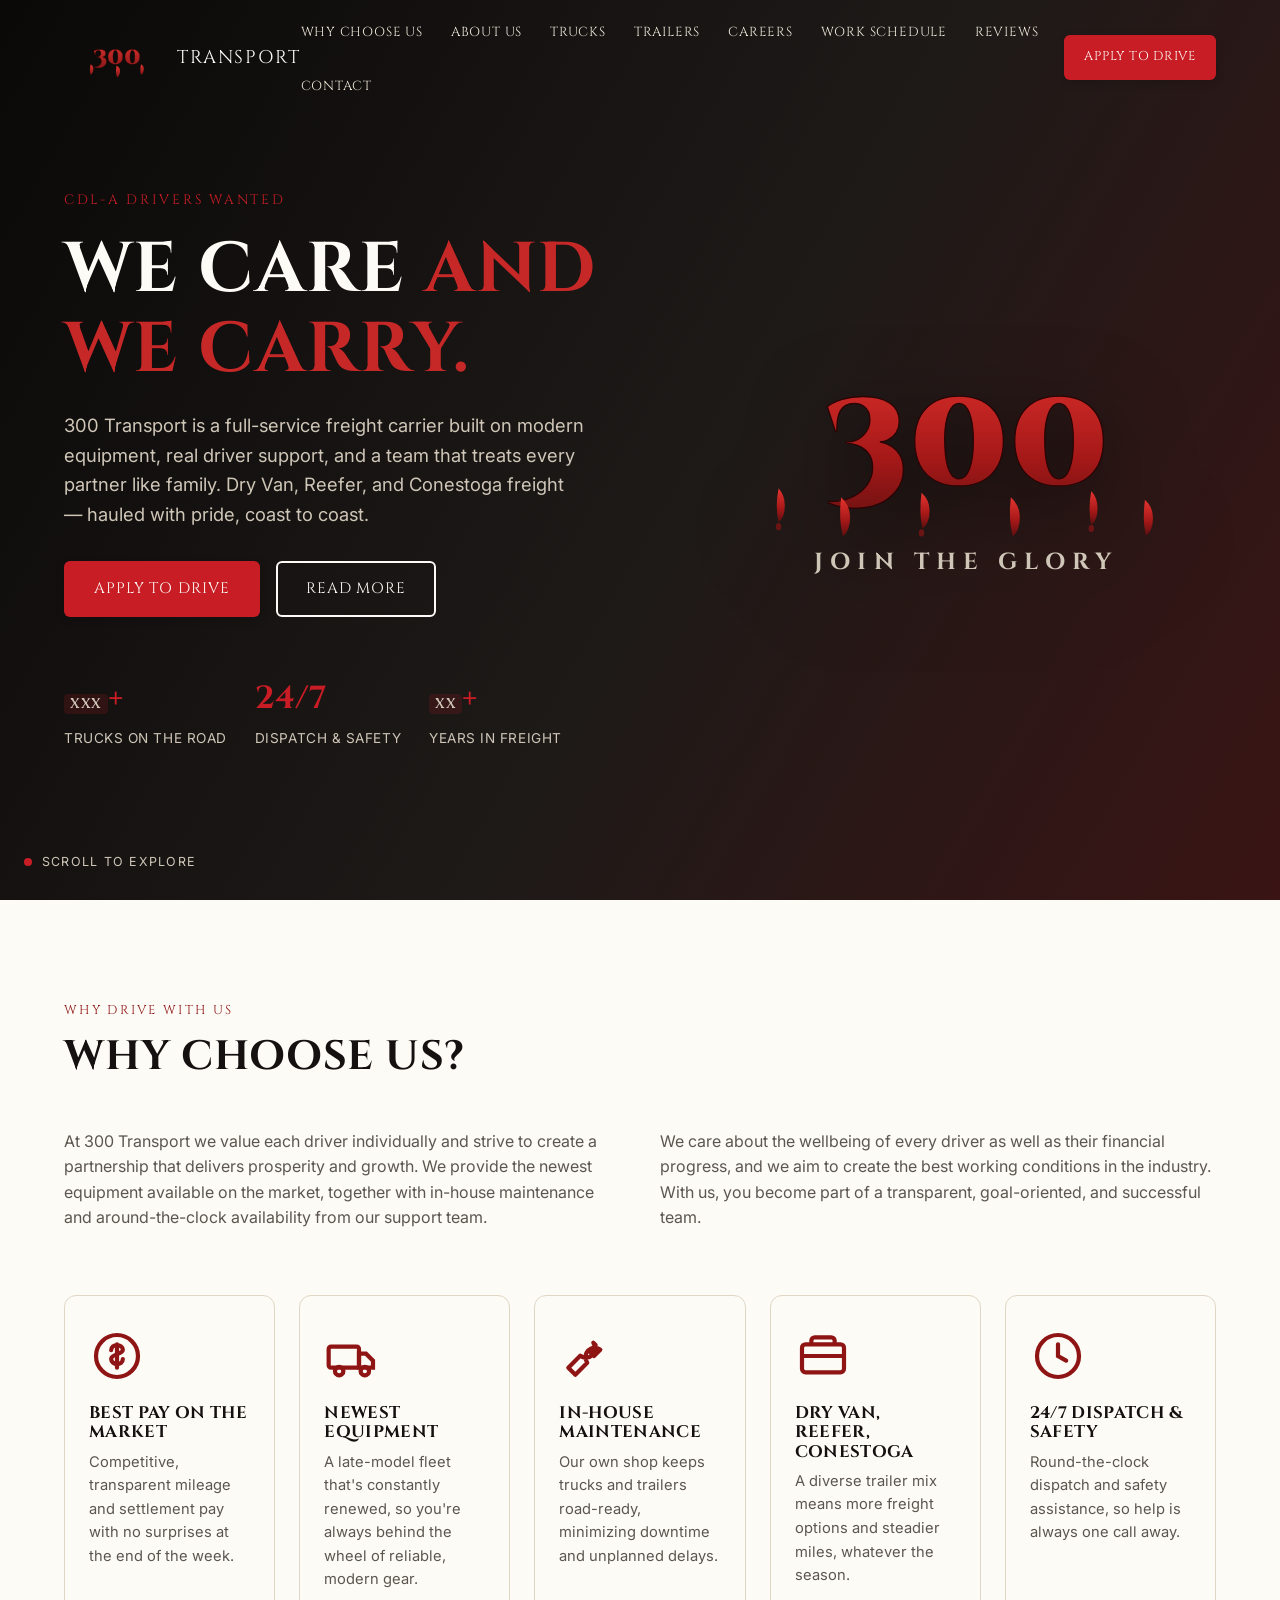
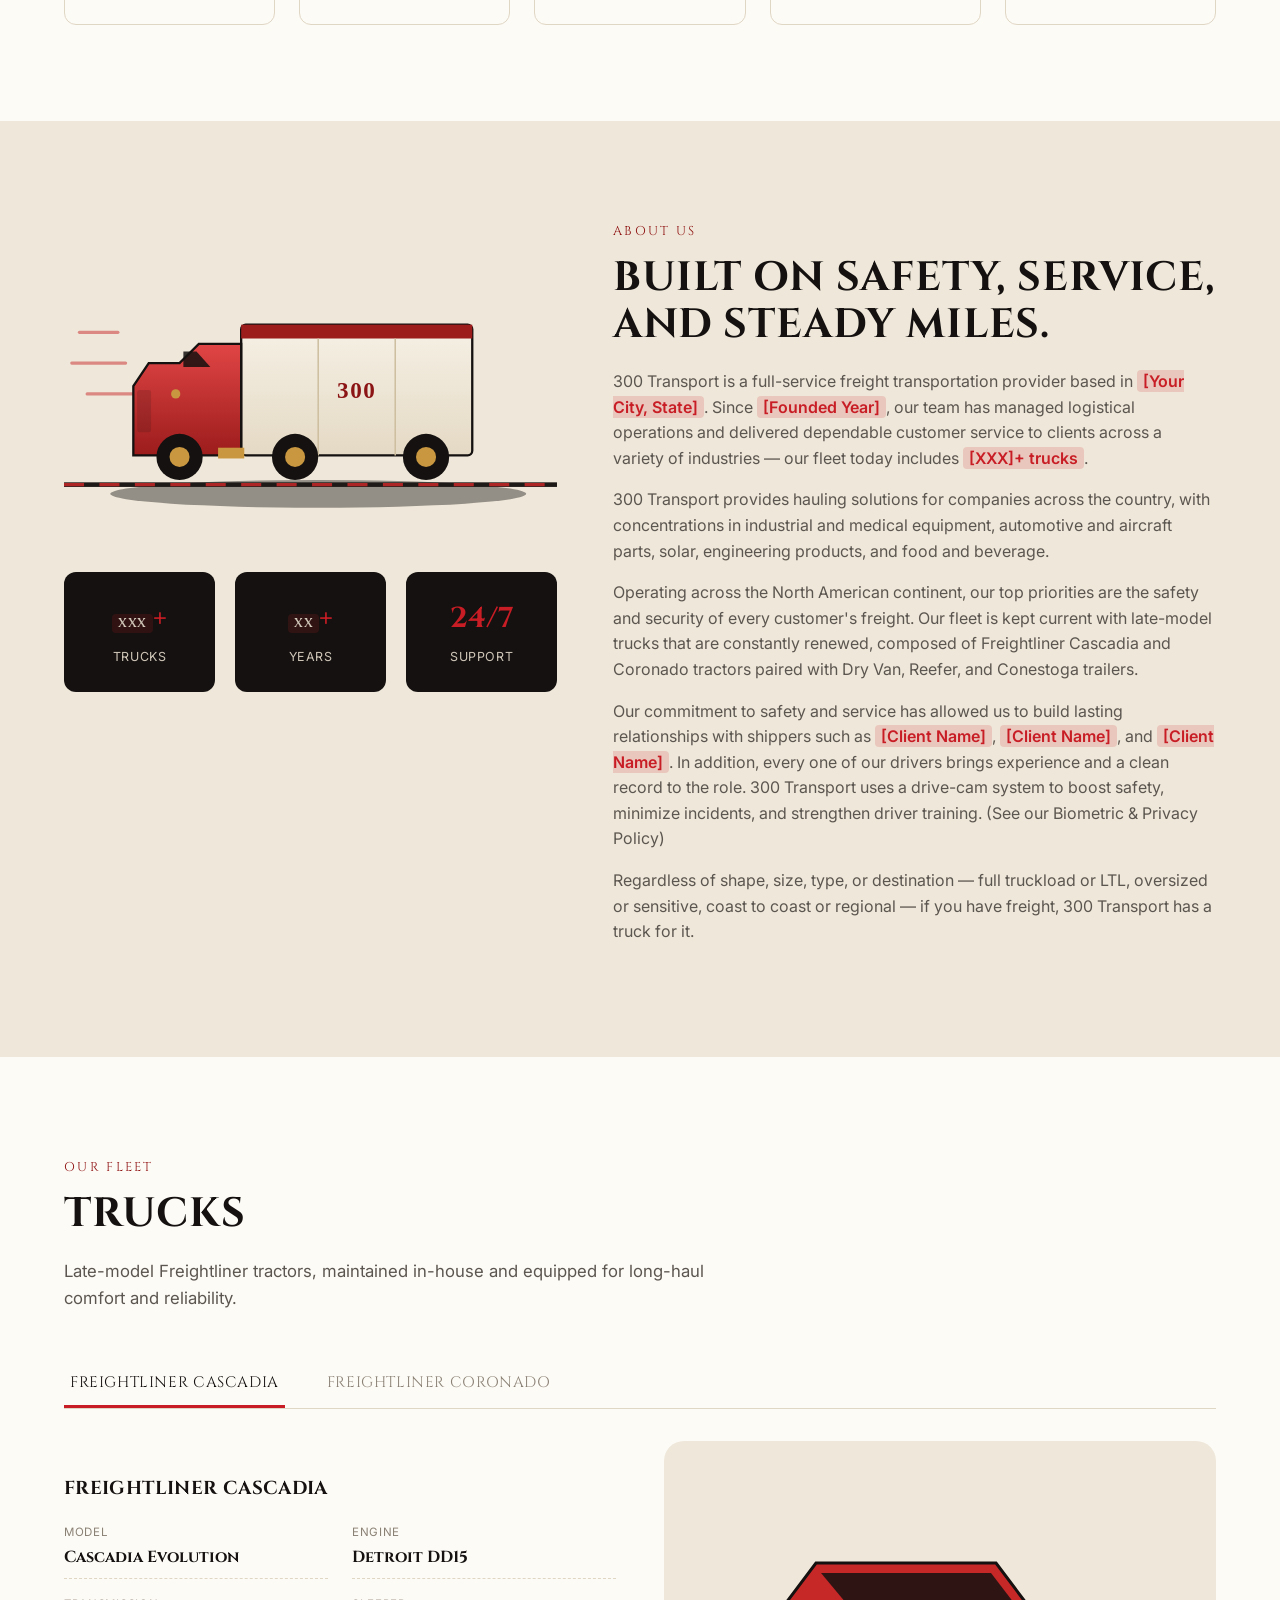
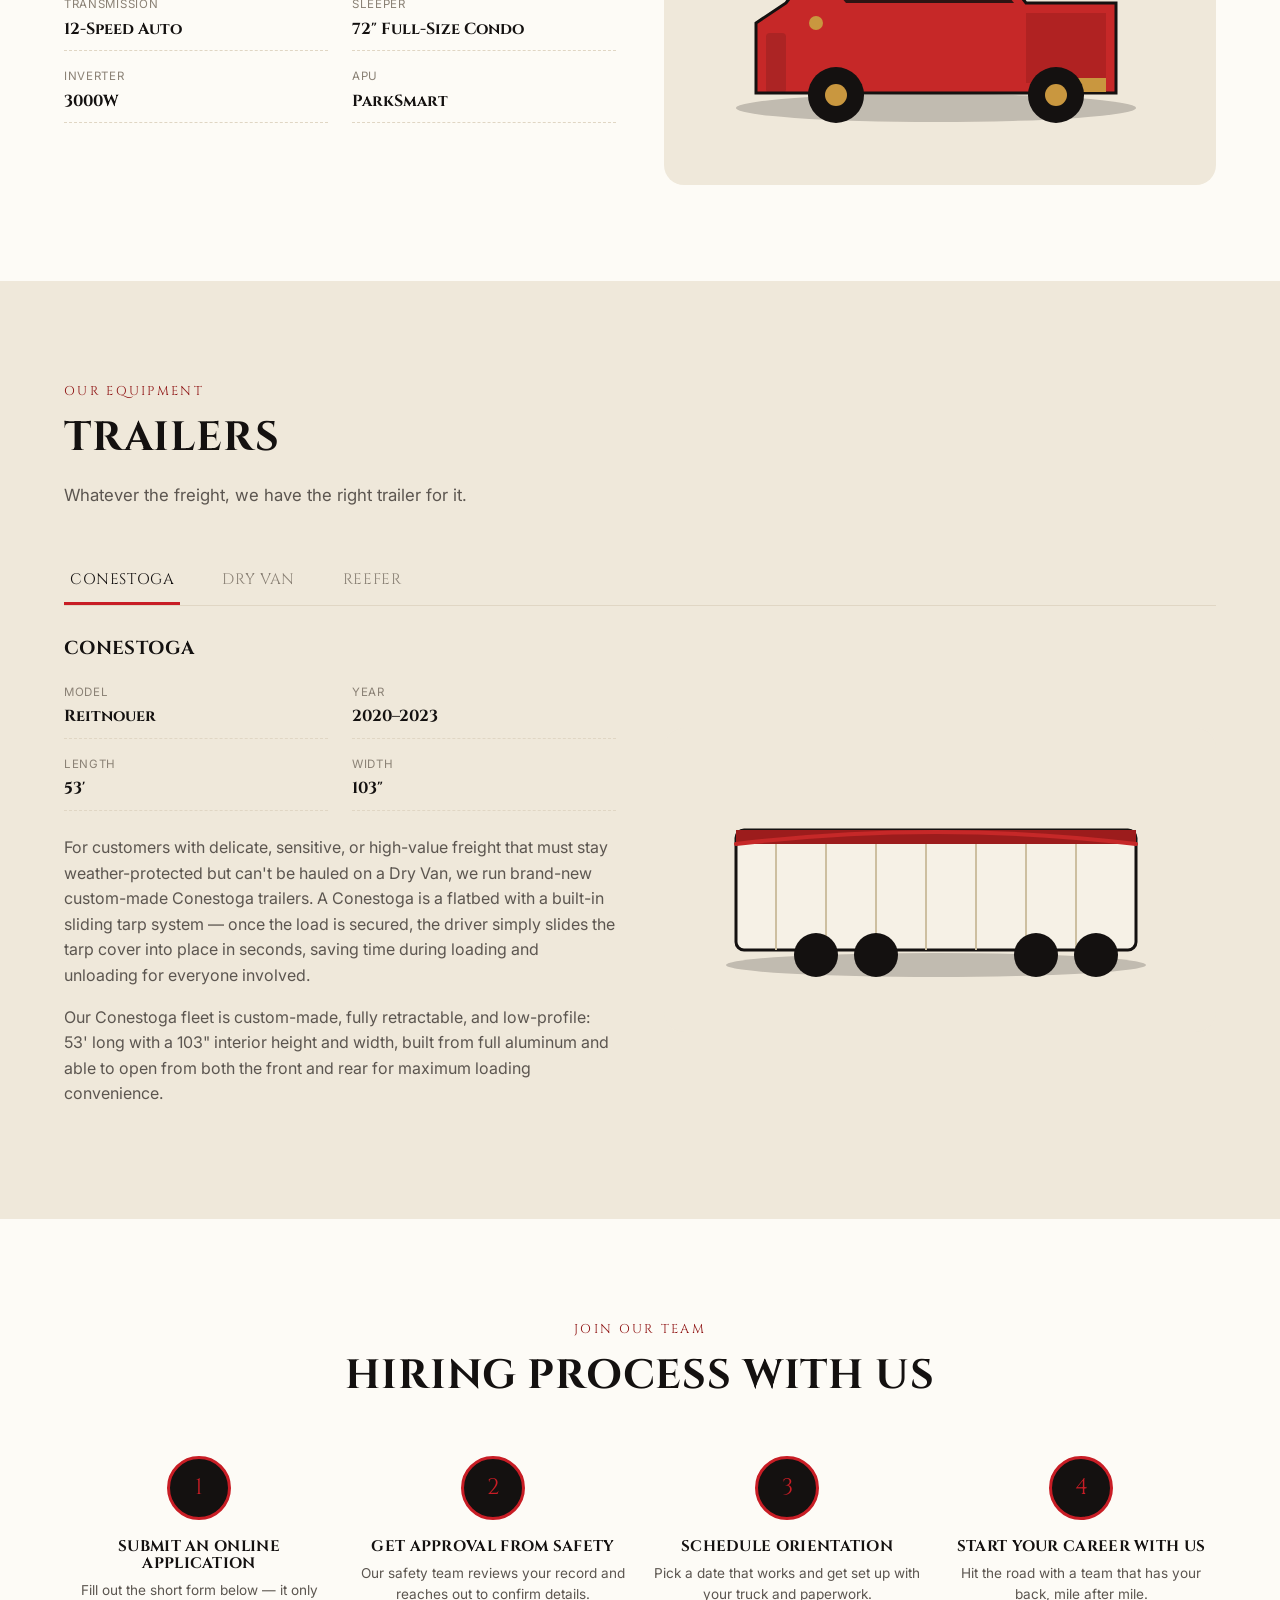
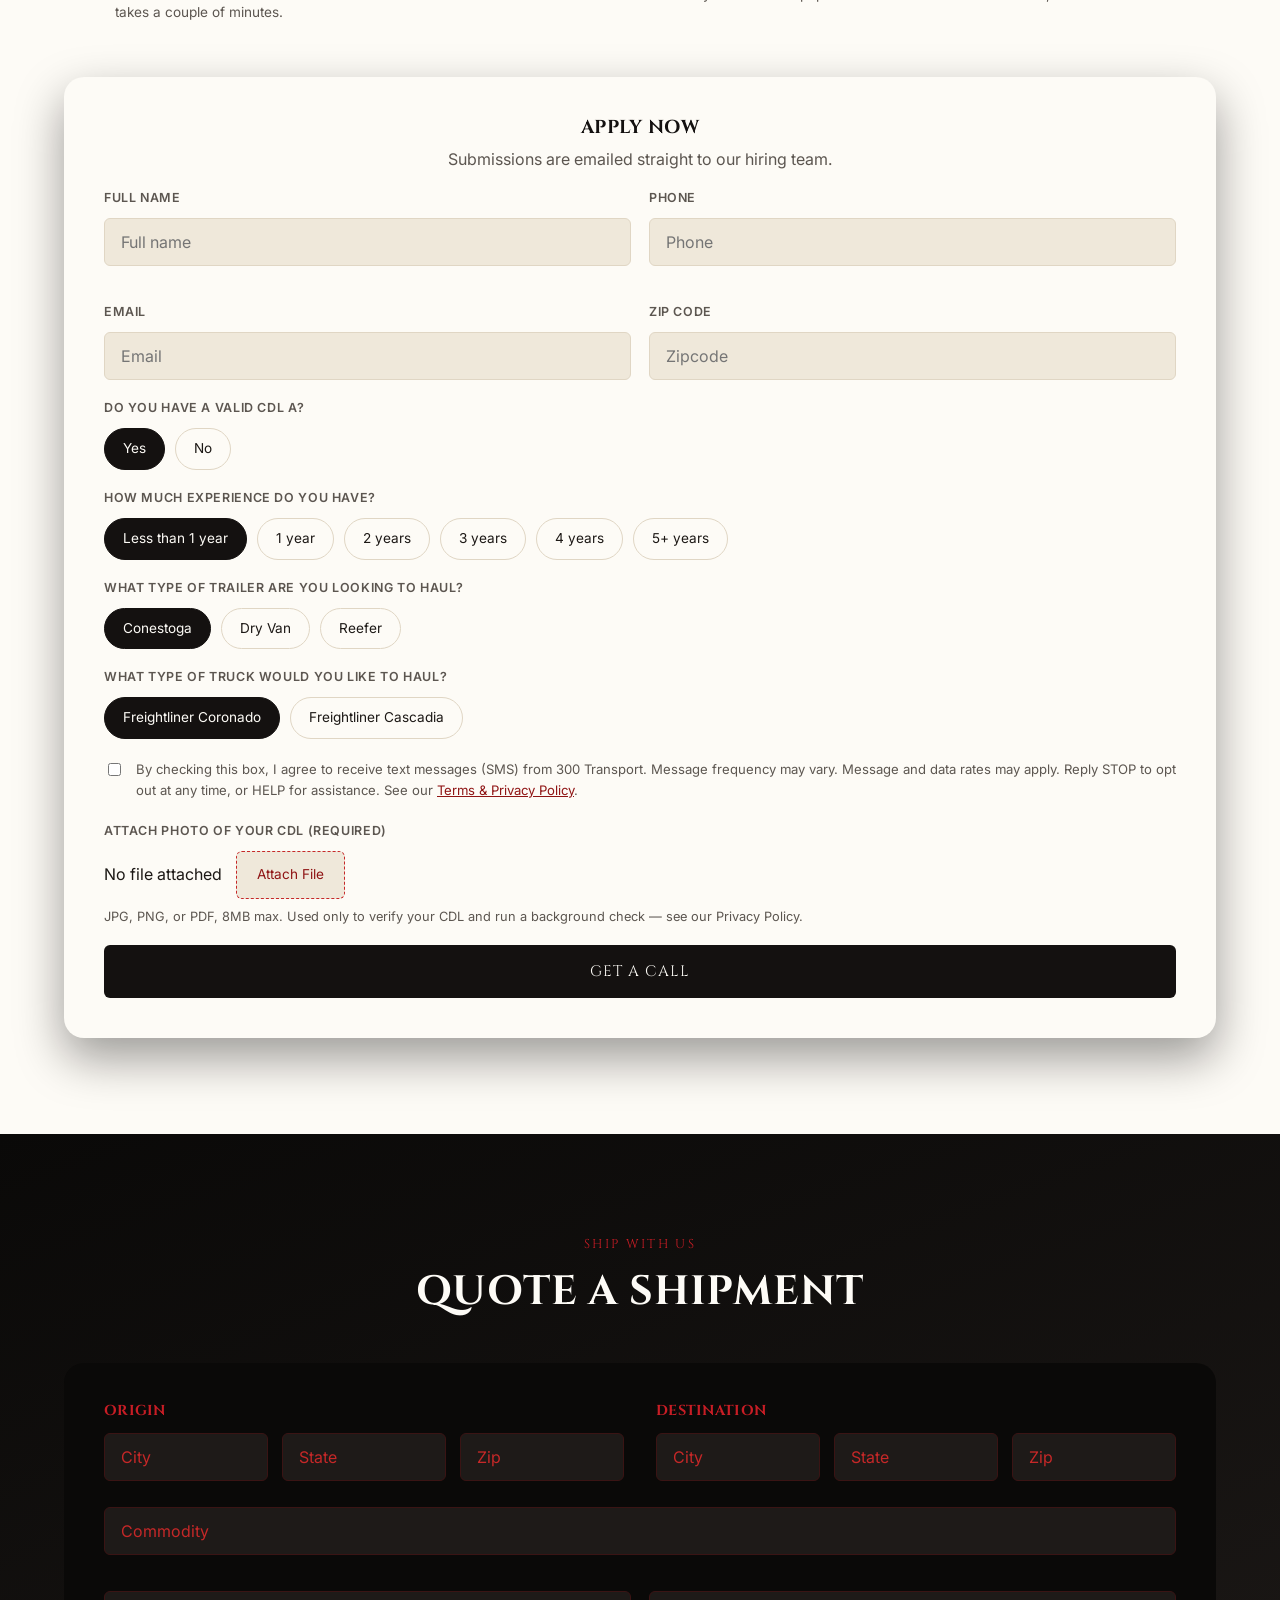
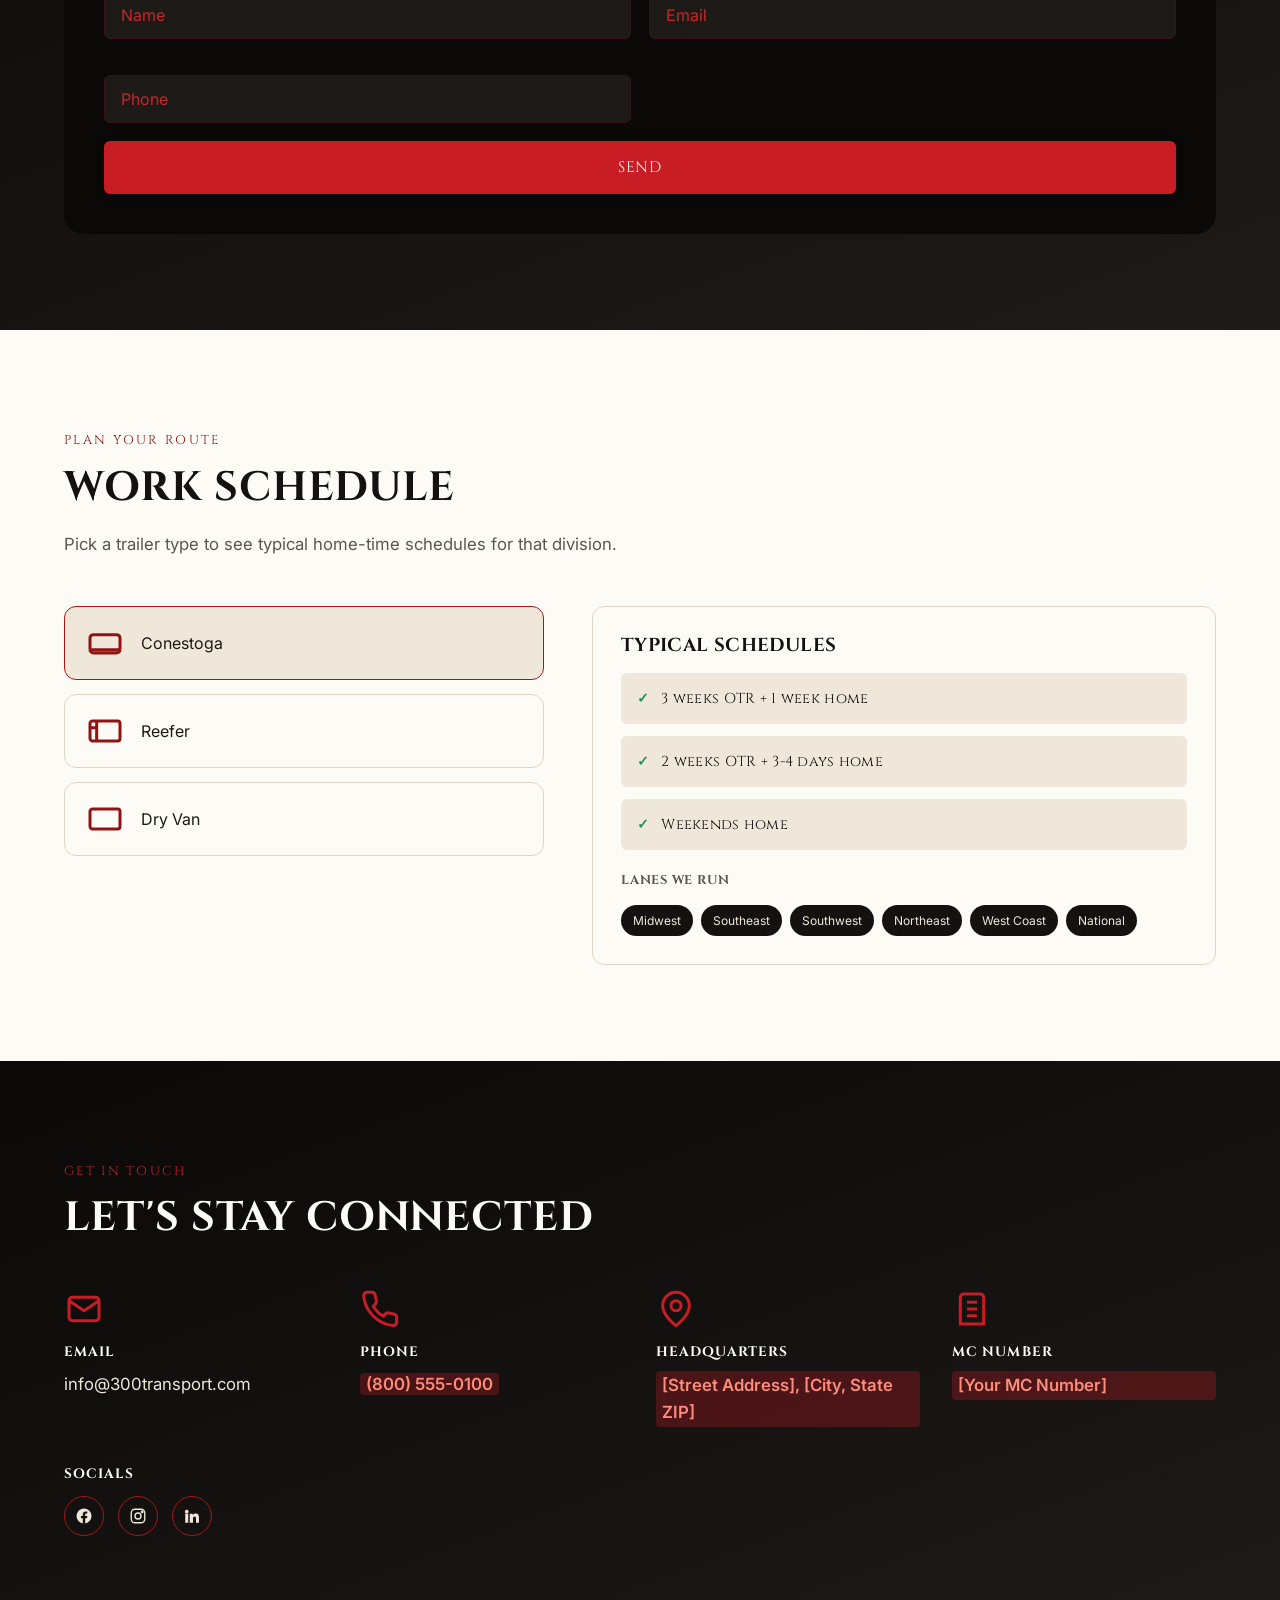
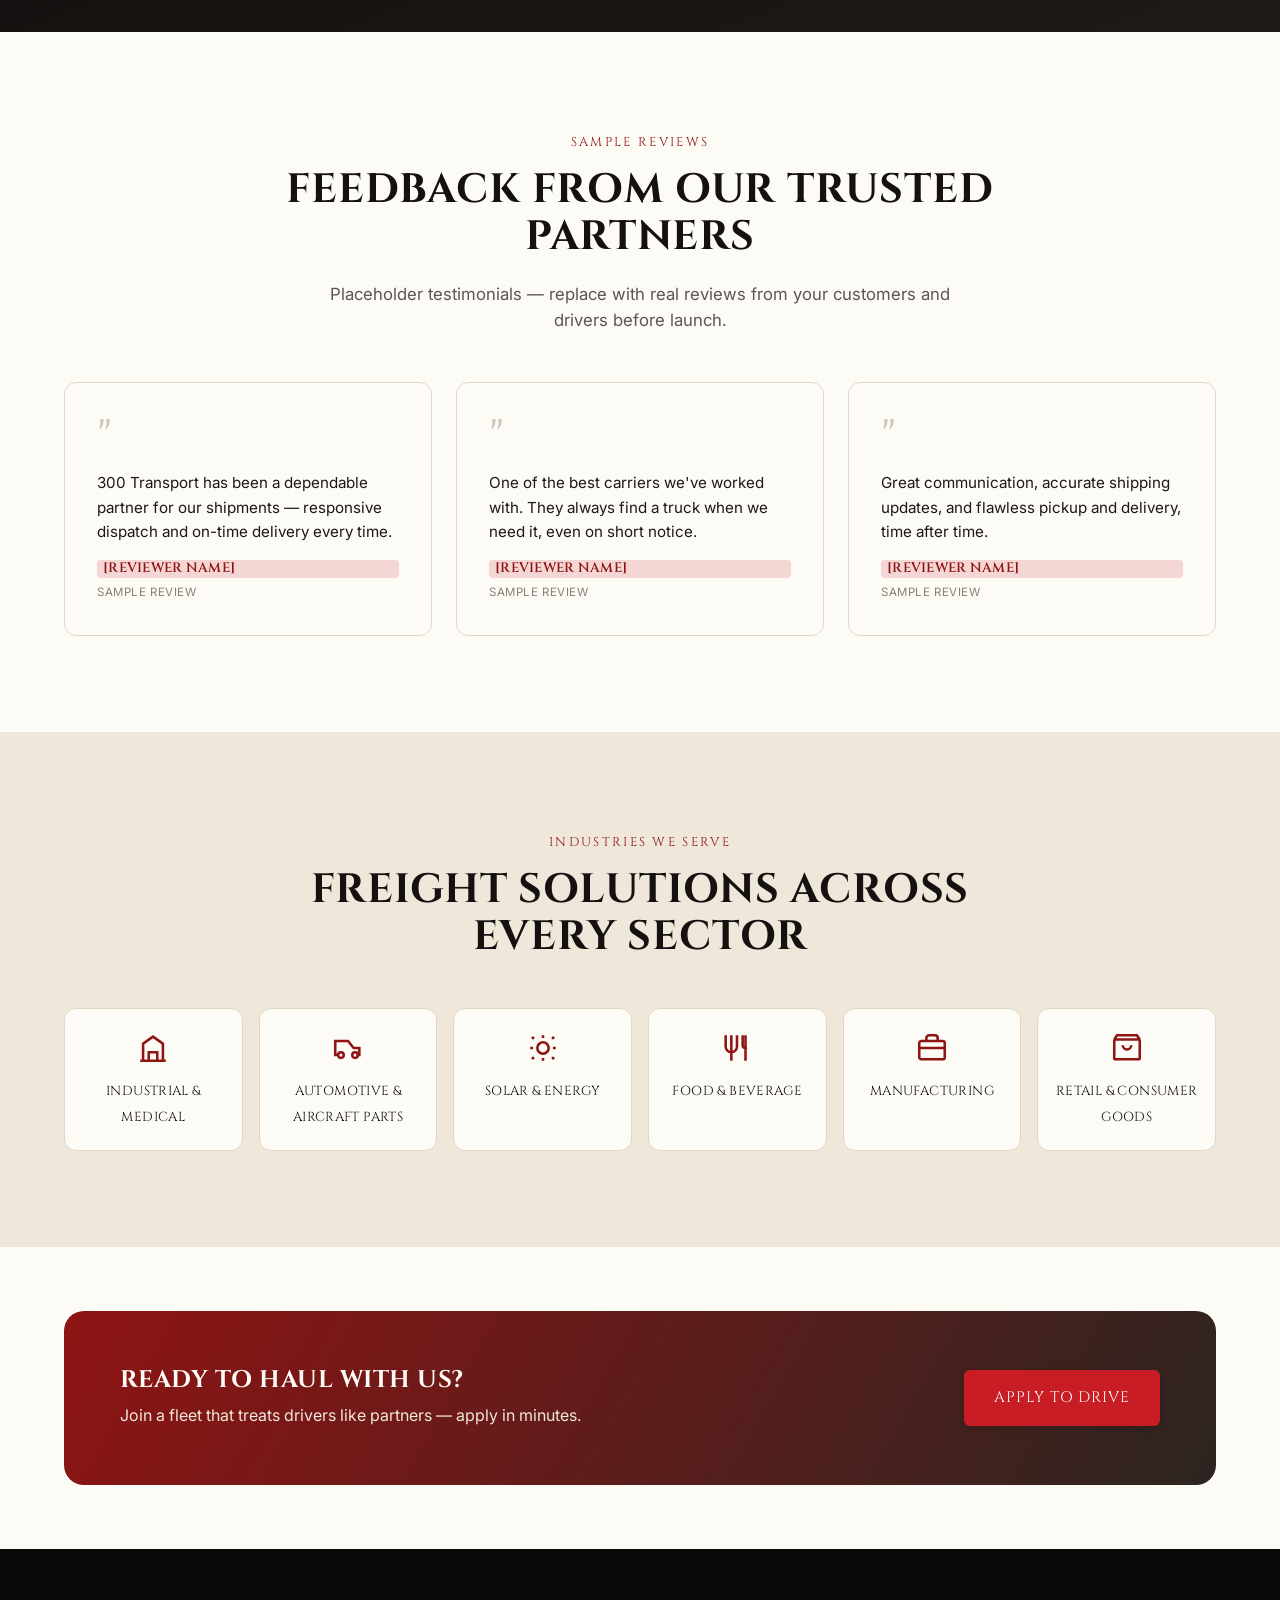
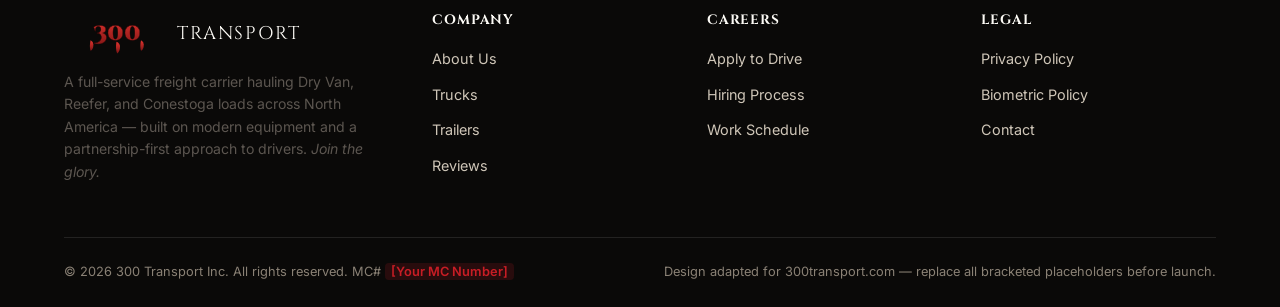
==== commit 8cc0fd81: "Rework theme to black & blood-red "300 Spartans" style Swap the navy/steel palette for black and red" ====
--- a/index.html
+++ b/index.html
@@ -8,7 +8,7 @@
 <link rel="icon" href="images/logo-mark.svg" type="image/svg+xml">
 <link rel="preconnect" href="https://fonts.googleapis.com">
 <link rel="preconnect" href="https://fonts.gstatic.com" crossorigin>
-<link href="https://fonts.googleapis.com/css2?family=Oswald:wght@400;500;600;700&family=Inter:wght@400;500;600;700&display=swap" rel="stylesheet">
+<link href="https://fonts.googleapis.com/css2?family=Cinzel:wght@400;500;600;700;900&family=Cinzel+Decorative:wght@700;900&family=Inter:wght@400;500;600;700&display=swap" rel="stylesheet">
 <link rel="stylesheet" href="css/style.css">
 </head>
 <body>
@@ -17,8 +17,21 @@
 <header class="site-header" id="siteHeader">
   <div class="container">
     <a href="#top" class="logo">
-      <img src="images/logo-mark.svg" alt="300 Transport logo">
-      <span class="logo-word">300<b>TRANSPORT</b></span>
+      <svg class="logo-mark" viewBox="0 0 150 60" role="img" aria-label="300">
+        <defs>
+          <linearGradient id="bloodGradSm" x1="0" y1="0" x2="0" y2="1">
+            <stop offset="0" stop-color="#e5342f"/>
+            <stop offset="1" stop-color="#7a1414"/>
+          </linearGradient>
+        </defs>
+        <text x="75" y="38" text-anchor="middle" font-family="'Cinzel Decorative', serif" font-weight="900" font-size="34" fill="url(#bloodGradSm)" stroke="#2a0505" stroke-width="0.6">300</text>
+        <g fill="url(#bloodGradSm)">
+          <path d="M38,39 q-2,9 0,15 q4,-2 4,-9 q0,-4 -4,-6z"/>
+          <path d="M75,41 q-2,10 1,17 q4,-3 4,-10 q0,-5 -5,-7z"/>
+          <path d="M110,39 q-2,9 0,15 q4,-2 4,-9 q0,-4 -4,-6z"/>
+        </g>
+      </svg>
+      <span class="logo-word">Transport</span>
     </a>
 
     <ul class="nav-list" id="navList">
@@ -57,7 +70,30 @@
       </div>
     </div>
     <div class="hero__art">
-      <img src="images/hero-truck.svg" alt="300 Transport freightliner illustration">
+      <svg class="bleed-300" viewBox="0 0 560 340" role="img" aria-label="300 — Join the Glory">
+        <defs>
+          <linearGradient id="bloodGradLg" x1="0" y1="0" x2="0" y2="1">
+            <stop offset="0" stop-color="#e5342f"/>
+            <stop offset="0.6" stop-color="#a51818"/>
+            <stop offset="1" stop-color="#5c0f0f"/>
+          </linearGradient>
+        </defs>
+        <text x="280" y="190" text-anchor="middle" font-family="'Cinzel Decorative', serif" font-weight="900" font-size="160" fill="url(#bloodGradLg)" stroke="#2a0505" stroke-width="1.5">300</text>
+        <g fill="url(#bloodGradLg)">
+          <path d="M70,195 q-4,20 0,38 q7,-5 7,-19 q0,-11 -7,-19z"/>
+          <path d="M140,205 q-3,24 2,44 q8,-6 8,-22 q0,-13 -10,-22z"/>
+          <path d="M230,200 q-3,22 1,40 q8,-5 8,-20 q0,-12 -9,-20z"/>
+          <path d="M330,205 q-3,24 2,44 q8,-6 8,-22 q0,-13 -10,-22z"/>
+          <path d="M420,198 q-4,20 0,38 q7,-5 7,-19 q0,-11 -7,-19z"/>
+          <path d="M480,208 q-3,22 1,40 q8,-5 8,-20 q0,-12 -9,-20z"/>
+        </g>
+        <g fill="#7a1414" opacity="0.85">
+          <ellipse cx="70" cy="238" rx="3" ry="4"/>
+          <ellipse cx="230" cy="245" rx="3" ry="4"/>
+          <ellipse cx="420" cy="240" rx="3" ry="4"/>
+        </g>
+        <text x="280" y="285" text-anchor="middle" font-family="Cinzel, serif" font-weight="700" font-size="26" letter-spacing="8" fill="#cfc6b8">JOIN THE GLORY</text>
+      </svg>
     </div>
   </div>
   <div class="hero__scroll"><span class="dot"></span> Scroll to explore</div>
@@ -545,10 +581,23 @@
     <div class="footer-grid">
       <div class="footer-brand">
         <a href="#top" class="logo" style="margin-bottom:16px;">
-          <img src="images/logo-mark.svg" alt="300 Transport logo">
-          <span class="logo-word">300<b>TRANSPORT</b></span>
+          <svg class="logo-mark" viewBox="0 0 150 60" role="img" aria-label="300">
+            <defs>
+              <linearGradient id="bloodGradFooter" x1="0" y1="0" x2="0" y2="1">
+                <stop offset="0" stop-color="#e5342f"/>
+                <stop offset="1" stop-color="#7a1414"/>
+              </linearGradient>
+            </defs>
+            <text x="75" y="38" text-anchor="middle" font-family="'Cinzel Decorative', serif" font-weight="900" font-size="34" fill="url(#bloodGradFooter)" stroke="#2a0505" stroke-width="0.6">300</text>
+            <g fill="url(#bloodGradFooter)">
+              <path d="M38,39 q-2,9 0,15 q4,-2 4,-9 q0,-4 -4,-6z"/>
+              <path d="M75,41 q-2,10 1,17 q4,-3 4,-10 q0,-5 -5,-7z"/>
+              <path d="M110,39 q-2,9 0,15 q4,-2 4,-9 q0,-4 -4,-6z"/>
+            </g>
+          </svg>
+          <span class="logo-word">Transport</span>
         </a>
-        <p>A full-service freight carrier hauling Dry Van, Reefer, and Conestoga loads across North America — built on modern equipment and a partnership-first approach to drivers.</p>
+        <p>A full-service freight carrier hauling Dry Van, Reefer, and Conestoga loads across North America — built on modern equipment and a partnership-first approach to drivers. <em>Join the glory.</em></p>
       </div>
       <div>
         <h4>Company</h4>
--- a/css/style.css
+++ b/css/style.css
@@ -4,29 +4,29 @@
    ========================================================================== */
 
 :root {
-  /* Color palette */
-  --navy-950: #060f1e;
-  --navy-900: #0a1c34;
-  --navy-800: #102a49;
-  --navy-700: #163a63;
-  --navy-600: #1e4a7d;
-  --steel-600: #3a6ea5;
-  --steel-500: #4f80b8;
-  --steel-400: #7aa0c9;
-  --steel-300: #a9c1de;
-  --steel-100: #e7eef7;
-  --silver: #ccd7e3;
-  --white: #ffffff;
-  --ink: #14202f;
-  --muted: #55677c;
-  --muted-light: #8093a8;
-  --amber: #e0a02c;
+  /* Color palette — black & blood red */
+  --navy-950: #0a0908;
+  --navy-900: #141110;
+  --navy-800: #1e1a18;
+  --navy-700: #2c2521;
+  --navy-600: #3a1414;
+  --steel-600: #8f1414;
+  --steel-500: #a51818;
+  --steel-400: #c62828;
+  --steel-300: #cfc6b8;
+  --steel-100: #efe8da;
+  --silver: #ddd5c7;
+  --white: #fdfbf6;
+  --ink: #1c1815;
+  --muted: #5c5650;
+  --muted-light: #8a8175;
+  --amber: #c81d25;
   --success: #2f8f5b;
-  --danger: #c0392b;
-  --border: #d8e1ea;
+  --danger: #e0821f;
+  --border: #e0d6c4;
 
   /* Typography */
-  --font-head: "Oswald", "Arial Narrow", sans-serif;
+  --font-head: "Cinzel", "Trajan Pro", Georgia, serif;
   --font-body: "Inter", -apple-system, BlinkMacSystemFont, "Segoe UI", sans-serif;
 
   /* Layout */
@@ -34,9 +34,9 @@
   --radius-sm: 6px;
   --radius-md: 12px;
   --radius-lg: 20px;
-  --shadow-sm: 0 2px 8px rgba(10, 28, 52, 0.08);
-  --shadow-md: 0 8px 24px rgba(10, 28, 52, 0.12);
-  --shadow-lg: 0 20px 48px rgba(10, 28, 52, 0.18);
+  --shadow-sm: 0 2px 8px rgba(10, 8, 8, 0.2);
+  --shadow-md: 0 8px 24px rgba(10, 8, 8, 0.28);
+  --shadow-lg: 0 20px 48px rgba(10, 8, 8, 0.4);
   --transition: 200ms ease;
 }
 
@@ -123,10 +123,10 @@
 .btn:hover { transform: translateY(-2px); }
 .btn--primary {
   background: var(--amber);
-  color: var(--navy-950);
+  color: var(--white);
   box-shadow: var(--shadow-sm);
 }
-.btn--primary:hover { box-shadow: var(--shadow-md); background: #eaad3d; }
+.btn--primary:hover { box-shadow: var(--shadow-md); background: #e5342f; }
 .btn--outline {
   background: transparent;
   border-color: currentColor;
@@ -157,10 +157,9 @@
   padding: 10px 0;
   box-shadow: var(--shadow-md);
 }
-.logo { display: flex; align-items: center; gap: 10px; }
-.logo img { height: 40px; width: auto; }
-.logo-word { font-family: var(--font-head); font-size: 1.3rem; color: var(--white); letter-spacing: 0.04em; }
-.logo-word b { color: var(--amber); }
+.logo { display: flex; align-items: center; gap: 8px; }
+.logo-mark { height: 42px; width: auto; display: block; }
+.logo-word { font-family: var(--font-head); font-size: 1.15rem; text-transform: uppercase; color: var(--white); letter-spacing: 0.1em; }
 
 .nav-list {
   display: flex;
@@ -257,6 +256,7 @@
 }
 .hero__actions { display: flex; gap: 16px; flex-wrap: wrap; }
 .hero__art { position: relative; }
+.bleed-300 { width: 100%; height: auto; filter: drop-shadow(0 20px 40px rgba(0, 0, 0, 0.5)); }
 .hero__stats {
   display: flex;
   gap: 28px;
@@ -673,14 +673,14 @@
    Placeholder marker (for content the user must fill in with real facts)
    ========================================================================== */
 .ph {
-  background: rgba(224, 160, 44, 0.16);
+  background: rgba(200, 29, 37, 0.16);
   color: var(--amber);
   padding: 1px 6px;
   border-radius: 4px;
   font-style: normal;
   font-weight: 600;
 }
-.section--dark .ph, .quote-panel .ph { background: rgba(224, 160, 44, 0.22); }
+.section--dark .ph, .quote-panel .ph { background: rgba(200, 29, 37, 0.3); color: #ff8b7a; }
 
 /* ==========================================================================
    Responsive
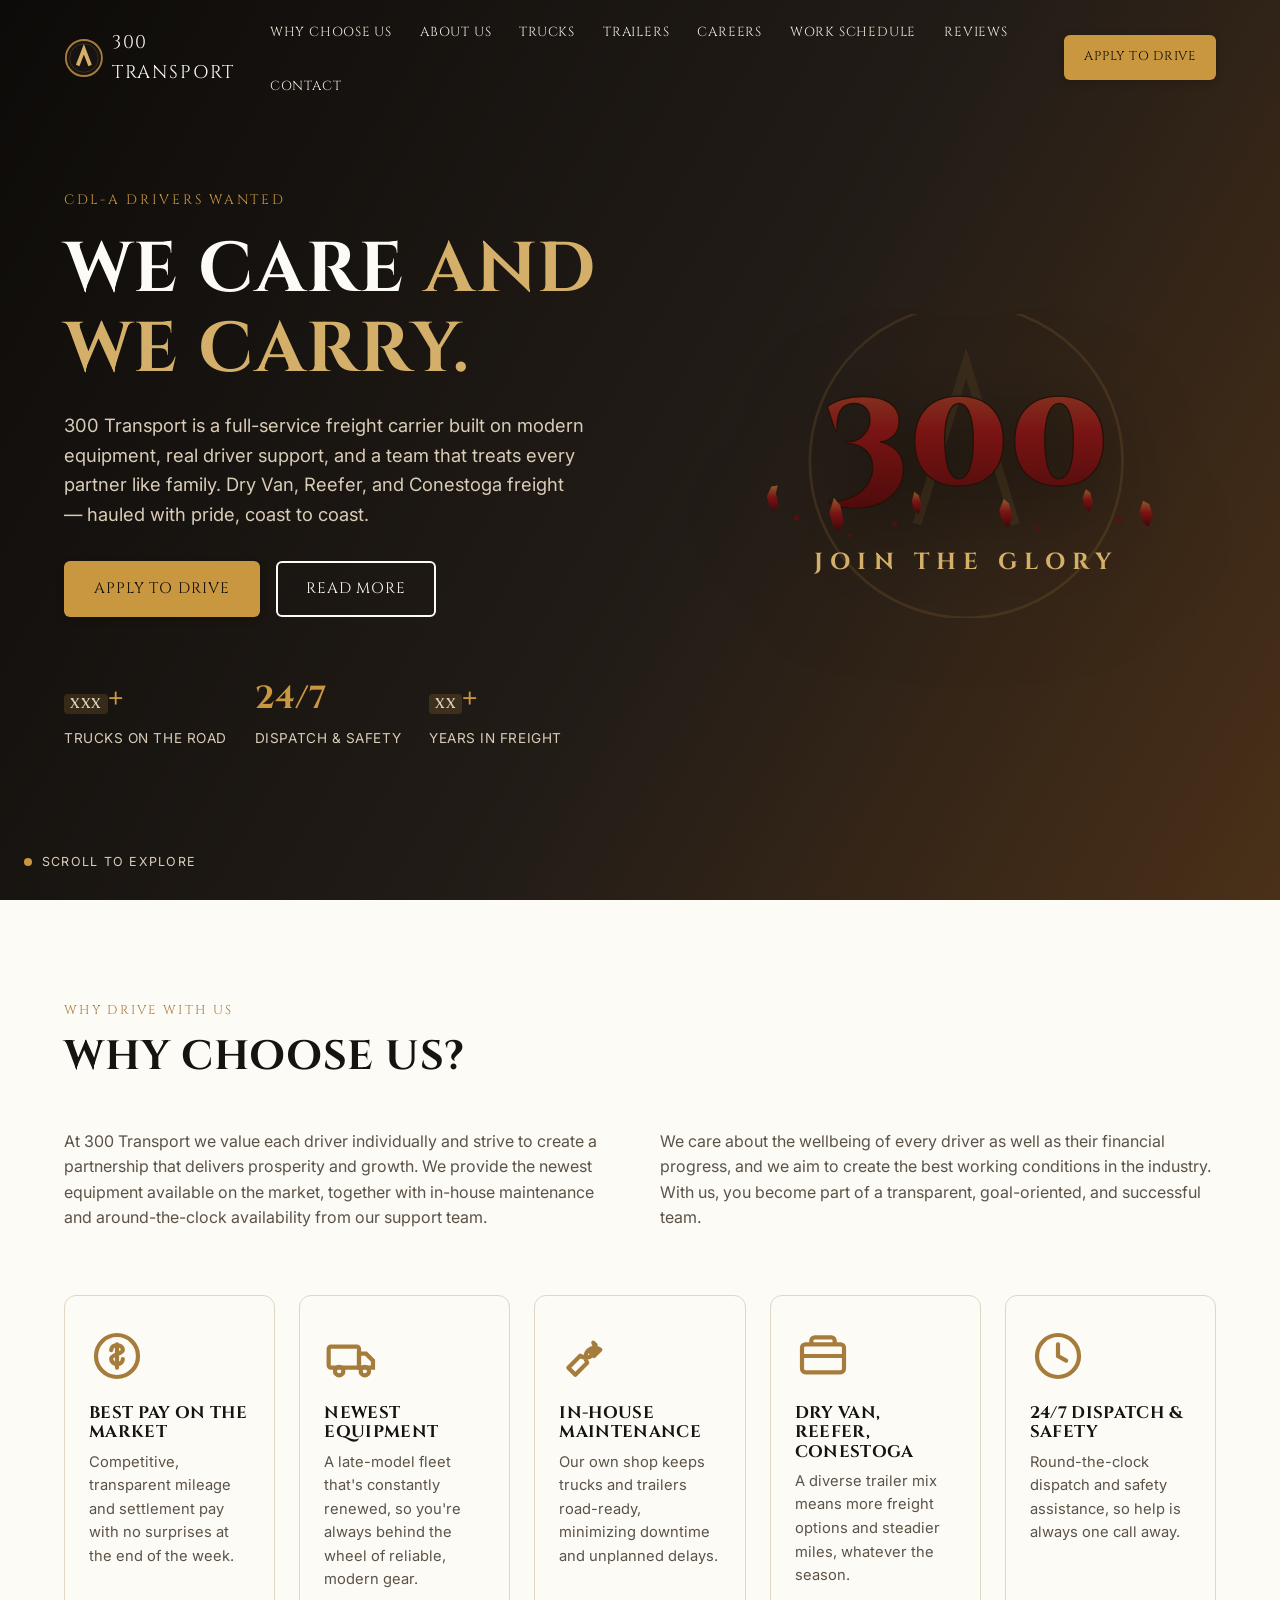
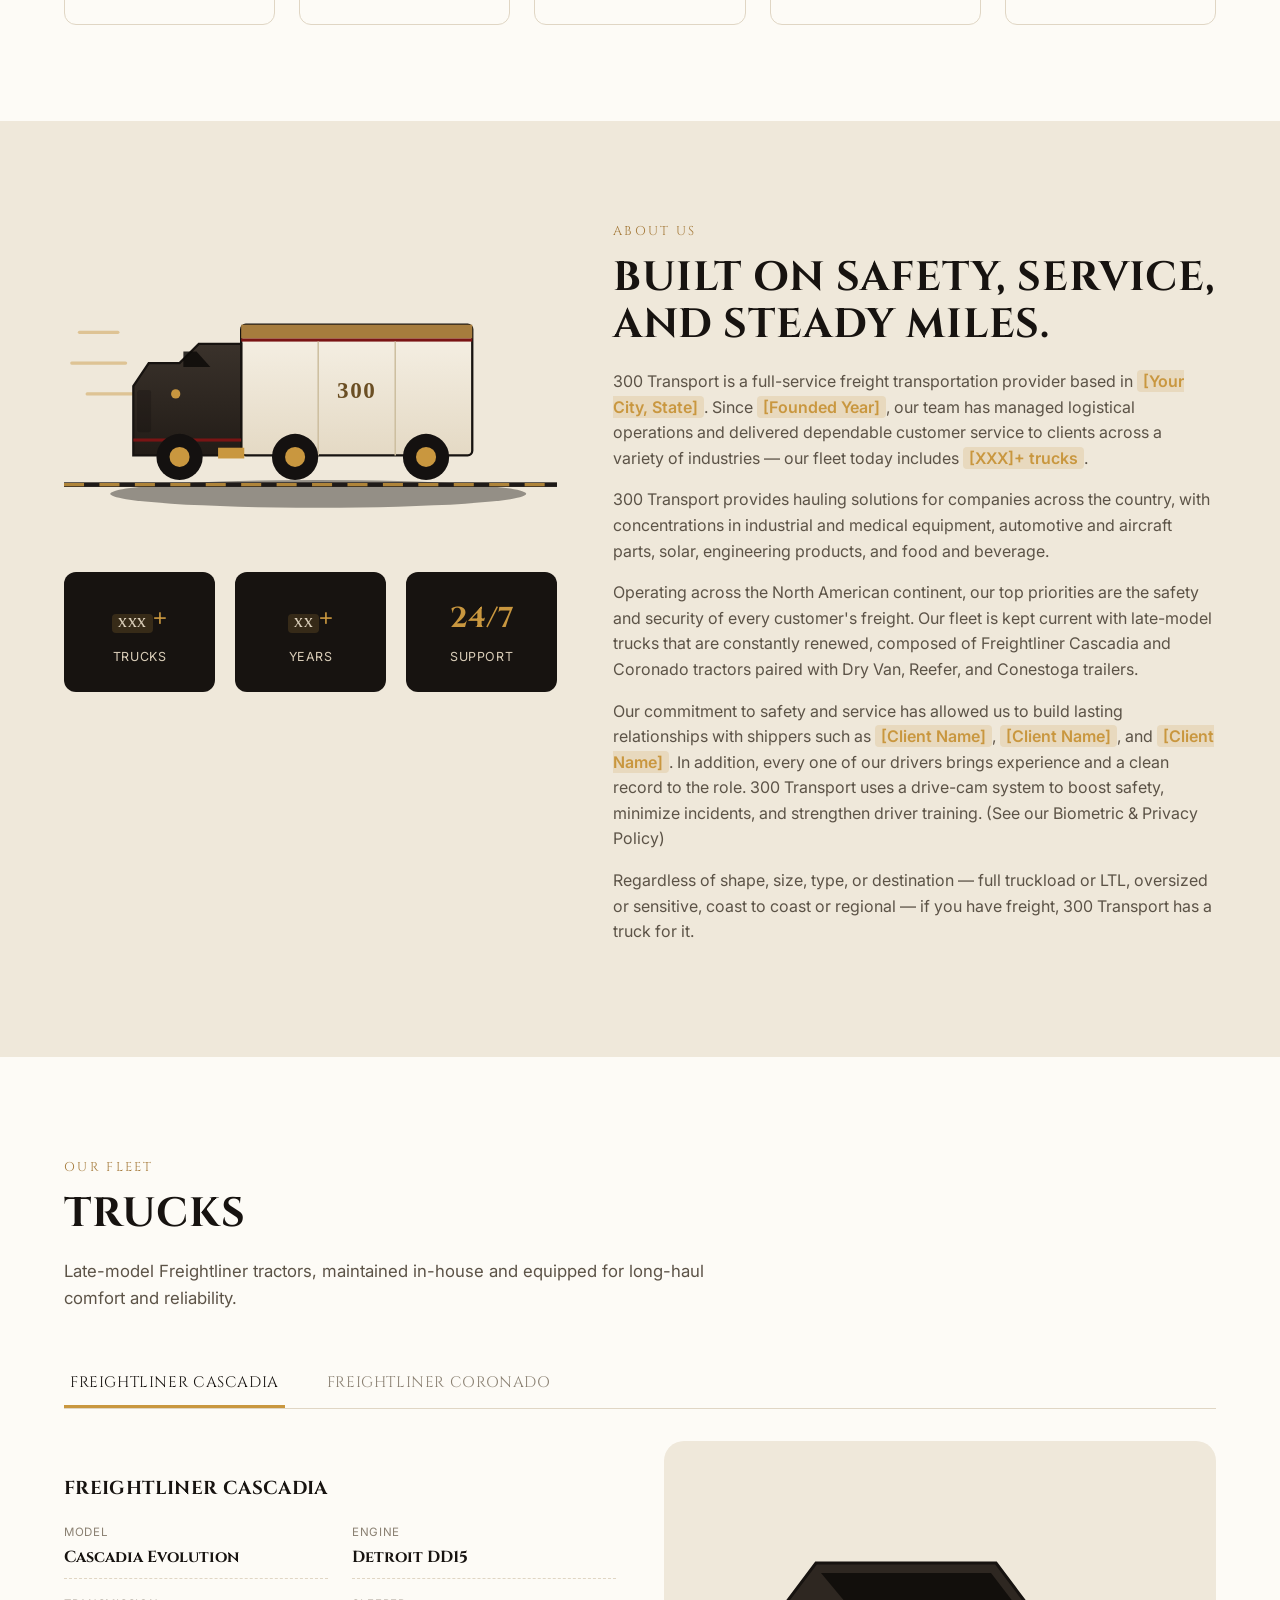
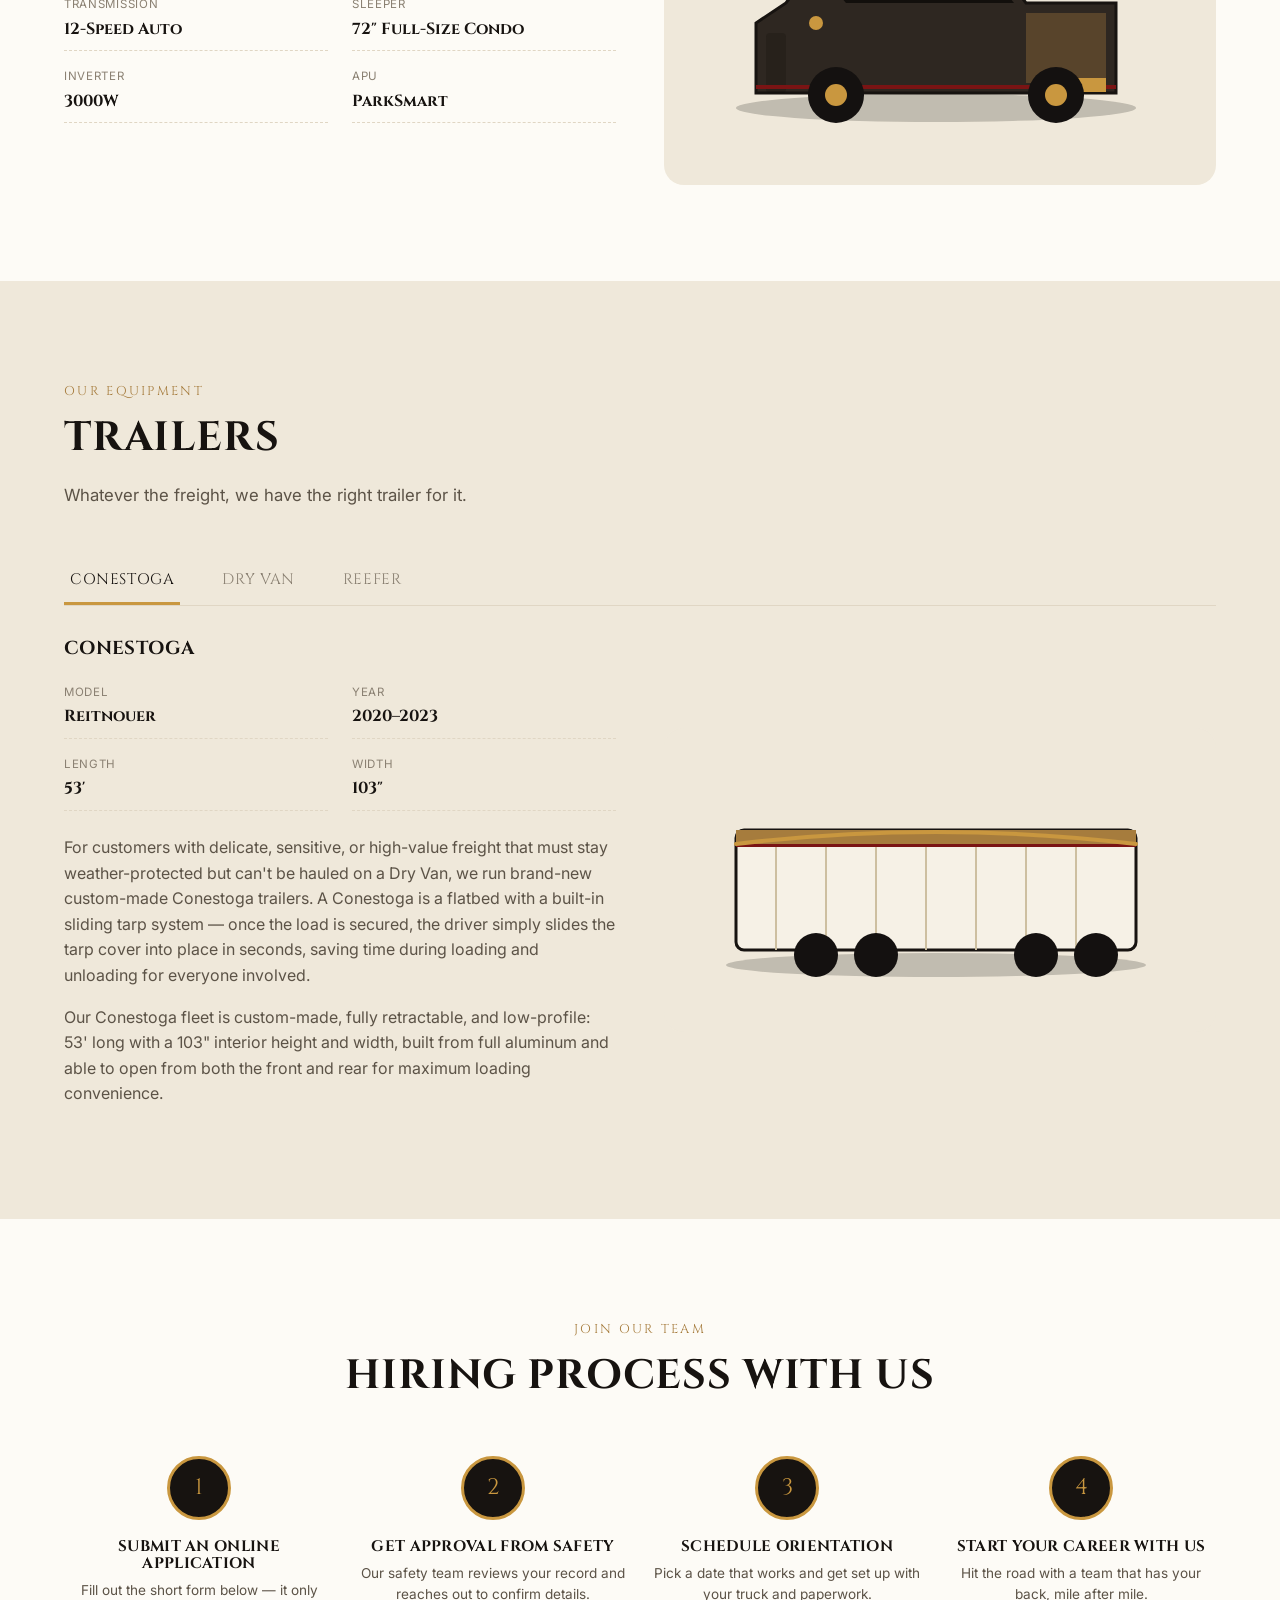
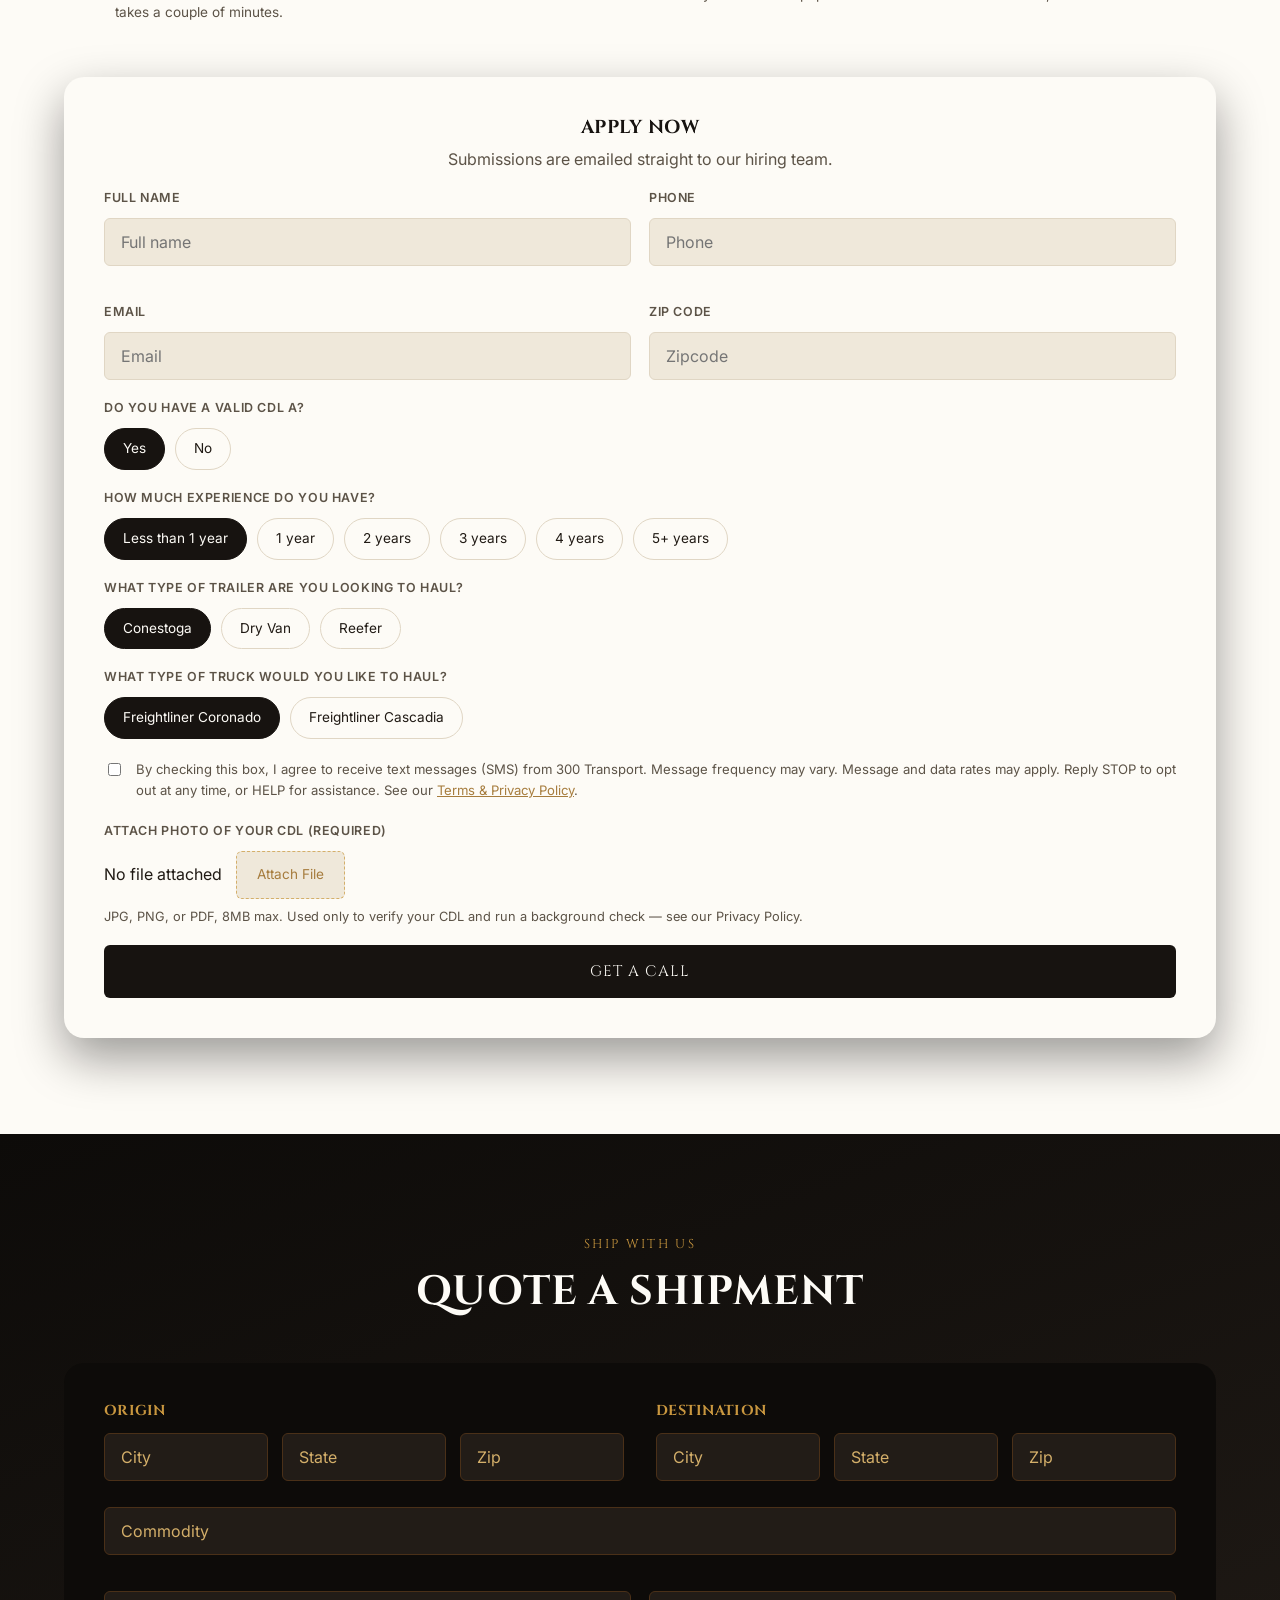
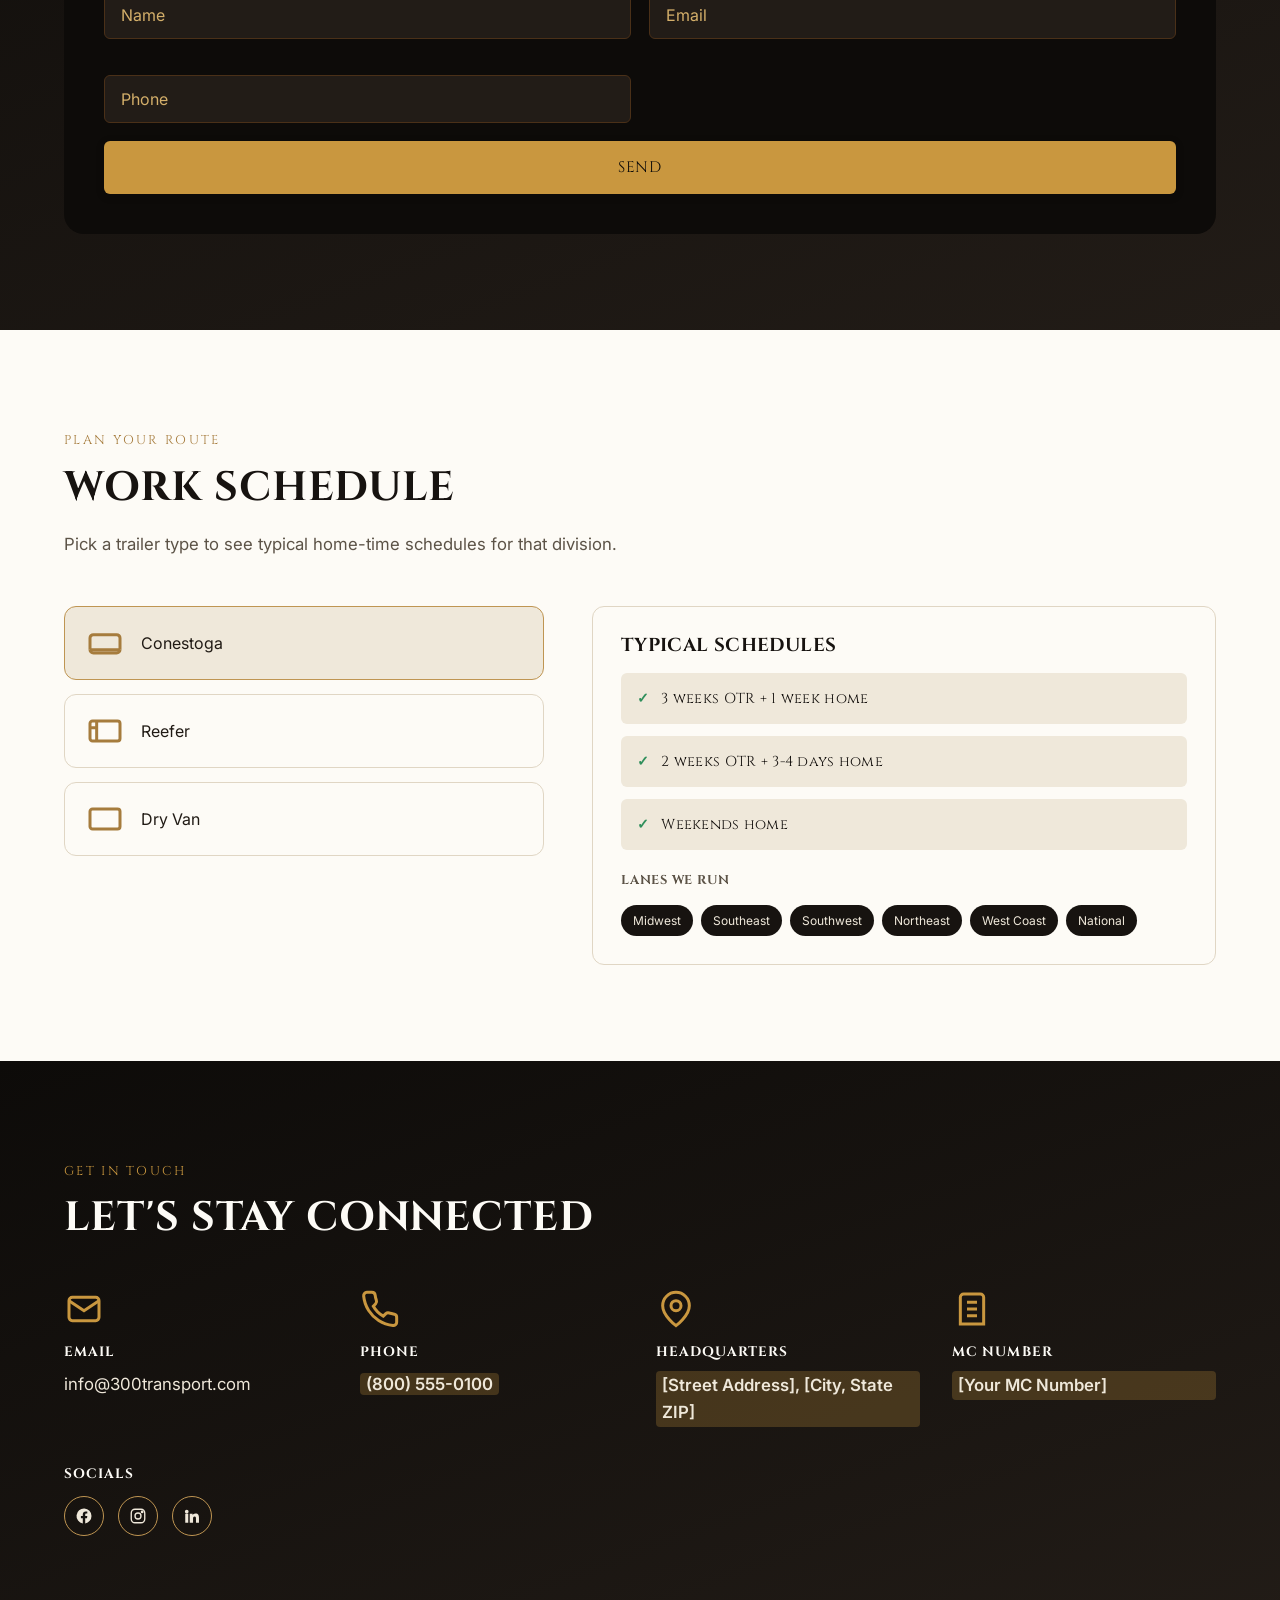
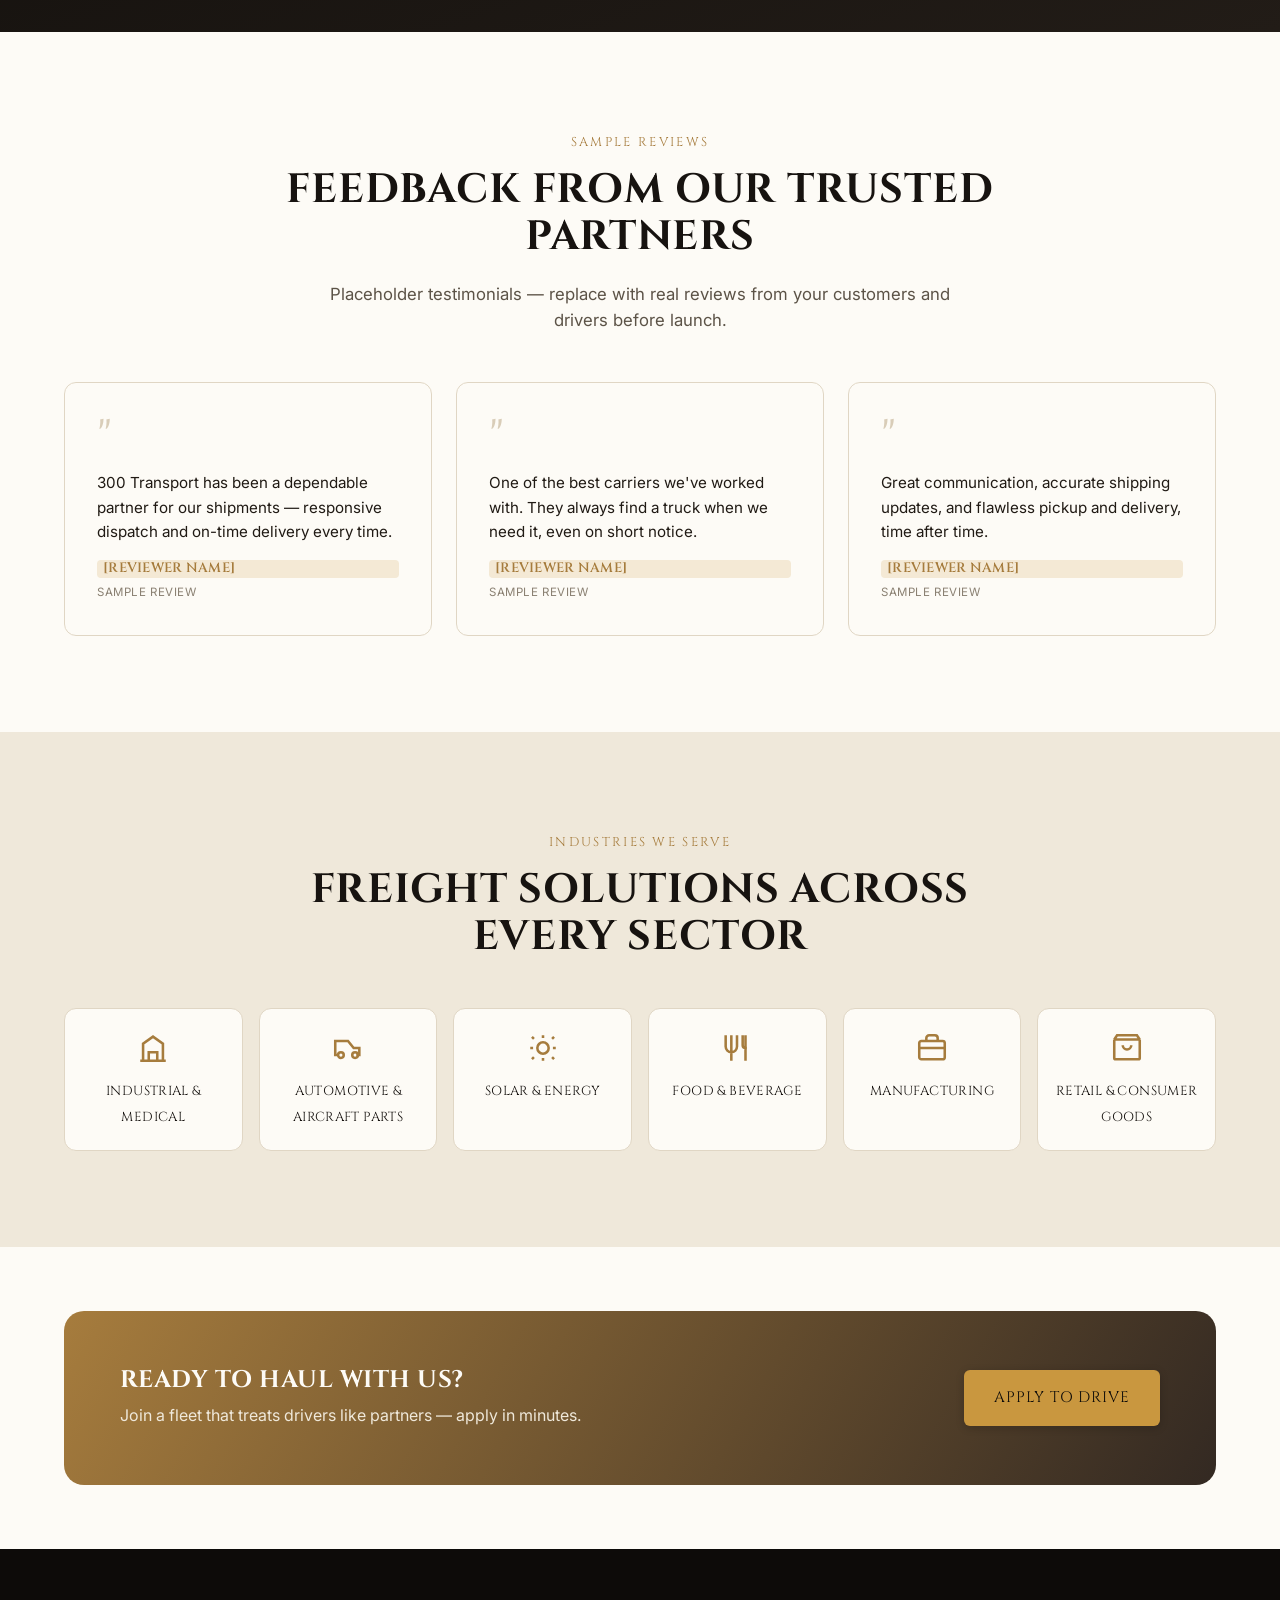
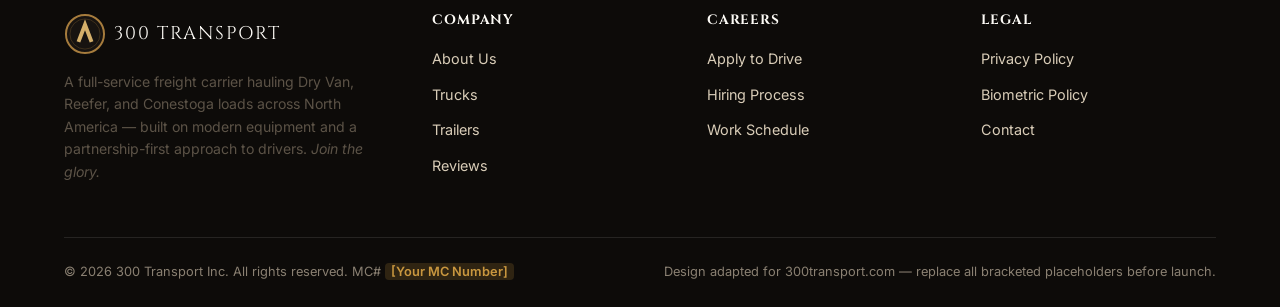
==== commit b260c776: "Rebalance theme toward black & bronze, red as rare accent only Swap the dominant glossy-red palette " ====
--- a/index.html
+++ b/index.html
@@ -17,21 +17,12 @@
 <header class="site-header" id="siteHeader">
   <div class="container">
     <a href="#top" class="logo">
-      <svg class="logo-mark" viewBox="0 0 150 60" role="img" aria-label="300">
-        <defs>
-          <linearGradient id="bloodGradSm" x1="0" y1="0" x2="0" y2="1">
-            <stop offset="0" stop-color="#e5342f"/>
-            <stop offset="1" stop-color="#7a1414"/>
-          </linearGradient>
-        </defs>
-        <text x="75" y="38" text-anchor="middle" font-family="'Cinzel Decorative', serif" font-weight="900" font-size="34" fill="url(#bloodGradSm)" stroke="#2a0505" stroke-width="0.6">300</text>
-        <g fill="url(#bloodGradSm)">
-          <path d="M38,39 q-2,9 0,15 q4,-2 4,-9 q0,-4 -4,-6z"/>
-          <path d="M75,41 q-2,10 1,17 q4,-3 4,-10 q0,-5 -5,-7z"/>
-          <path d="M110,39 q-2,9 0,15 q4,-2 4,-9 q0,-4 -4,-6z"/>
-        </g>
+      <svg class="logo-mark" viewBox="0 0 64 64" role="img" aria-label="300 Transport shield">
+        <circle cx="32" cy="32" r="29" fill="#171310" stroke="#a67c3d" stroke-width="3"/>
+        <circle cx="32" cy="32" r="23" fill="none" stroke="#a67c3d" stroke-width="1" opacity="0.4"/>
+        <path d="M22,44 L32,18 L42,44" fill="none" stroke="#d4af6a" stroke-width="6" stroke-linejoin="miter"/>
       </svg>
-      <span class="logo-word">Transport</span>
+      <span class="logo-word">300 Transport</span>
     </a>
 
     <ul class="nav-list" id="navList">
@@ -73,26 +64,30 @@
       <svg class="bleed-300" viewBox="0 0 560 340" role="img" aria-label="300 — Join the Glory">
         <defs>
           <linearGradient id="bloodGradLg" x1="0" y1="0" x2="0" y2="1">
-            <stop offset="0" stop-color="#e5342f"/>
-            <stop offset="0.6" stop-color="#a51818"/>
-            <stop offset="1" stop-color="#5c0f0f"/>
+            <stop offset="0" stop-color="#8f5a2e"/>
+            <stop offset="0.45" stop-color="#7a1414"/>
+            <stop offset="1" stop-color="#3d0808"/>
           </linearGradient>
         </defs>
-        <text x="280" y="190" text-anchor="middle" font-family="'Cinzel Decorative', serif" font-weight="900" font-size="160" fill="url(#bloodGradLg)" stroke="#2a0505" stroke-width="1.5">300</text>
+        <circle cx="280" cy="165" r="175" fill="none" stroke="#a67c3d" stroke-width="3" opacity="0.18"/>
+        <path d="M225,235 L280,55 L335,235" fill="none" stroke="#a67c3d" stroke-width="10" stroke-linejoin="miter" opacity="0.12"/>
+        <text x="280" y="190" text-anchor="middle" font-family="'Cinzel Decorative', serif" font-weight="900" font-size="160" fill="url(#bloodGradLg)" stroke="#241207" stroke-width="1.5">300</text>
         <g fill="url(#bloodGradLg)">
-          <path d="M70,195 q-4,20 0,38 q7,-5 7,-19 q0,-11 -7,-19z"/>
-          <path d="M140,205 q-3,24 2,44 q8,-6 8,-22 q0,-13 -10,-22z"/>
-          <path d="M230,200 q-3,22 1,40 q8,-5 8,-20 q0,-12 -9,-20z"/>
-          <path d="M330,205 q-3,24 2,44 q8,-6 8,-22 q0,-13 -10,-22z"/>
-          <path d="M420,198 q-4,20 0,38 q7,-5 7,-19 q0,-11 -7,-19z"/>
-          <path d="M480,208 q-3,22 1,40 q8,-5 8,-20 q0,-12 -9,-20z"/>
+          <path d="M62,193 L57,204 L60,216 L65,221 L70,213 L67,201 L69,192 Z"/>
+          <path d="M132,206 L127,222 L131,238 L137,244 L143,232 L139,214 Z"/>
+          <path d="M222,199 L219,210 L222,220 L227,224 L230,214 L227,203 Z"/>
+          <path d="M322,207 L317,220 L321,234 L327,239 L332,228 L328,212 Z"/>
+          <path d="M414,196 L410,206 L413,217 L418,222 L422,212 L419,200 Z"/>
+          <path d="M478,209 L474,221 L478,233 L484,238 L489,226 L485,213 Z"/>
         </g>
-        <g fill="#7a1414" opacity="0.85">
-          <ellipse cx="70" cy="238" rx="3" ry="4"/>
-          <ellipse cx="230" cy="245" rx="3" ry="4"/>
-          <ellipse cx="420" cy="240" rx="3" ry="4"/>
+        <g fill="#5c0f0f" opacity="0.8">
+          <ellipse cx="90" cy="228" rx="2.5" ry="3.5" transform="rotate(20 90 228)"/>
+          <ellipse cx="200" cy="235" rx="3" ry="2" transform="rotate(-15 200 235)"/>
+          <ellipse cx="360" cy="240" rx="2" ry="3" transform="rotate(30 360 240)"/>
+          <ellipse cx="450" cy="230" rx="3.5" ry="2.5" transform="rotate(-10 450 230)"/>
+          <ellipse cx="150" cy="248" rx="2" ry="2.5"/>
         </g>
-        <text x="280" y="285" text-anchor="middle" font-family="Cinzel, serif" font-weight="700" font-size="26" letter-spacing="8" fill="#cfc6b8">JOIN THE GLORY</text>
+        <text x="280" y="285" text-anchor="middle" font-family="Cinzel, serif" font-weight="700" font-size="26" letter-spacing="8" fill="#d4af6a">JOIN THE GLORY</text>
       </svg>
     </div>
   </div>
@@ -581,21 +576,12 @@
     <div class="footer-grid">
       <div class="footer-brand">
         <a href="#top" class="logo" style="margin-bottom:16px;">
-          <svg class="logo-mark" viewBox="0 0 150 60" role="img" aria-label="300">
-            <defs>
-              <linearGradient id="bloodGradFooter" x1="0" y1="0" x2="0" y2="1">
-                <stop offset="0" stop-color="#e5342f"/>
-                <stop offset="1" stop-color="#7a1414"/>
-              </linearGradient>
-            </defs>
-            <text x="75" y="38" text-anchor="middle" font-family="'Cinzel Decorative', serif" font-weight="900" font-size="34" fill="url(#bloodGradFooter)" stroke="#2a0505" stroke-width="0.6">300</text>
-            <g fill="url(#bloodGradFooter)">
-              <path d="M38,39 q-2,9 0,15 q4,-2 4,-9 q0,-4 -4,-6z"/>
-              <path d="M75,41 q-2,10 1,17 q4,-3 4,-10 q0,-5 -5,-7z"/>
-              <path d="M110,39 q-2,9 0,15 q4,-2 4,-9 q0,-4 -4,-6z"/>
-            </g>
+          <svg class="logo-mark" viewBox="0 0 64 64" role="img" aria-label="300 Transport shield">
+            <circle cx="32" cy="32" r="29" fill="#171310" stroke="#a67c3d" stroke-width="3"/>
+            <circle cx="32" cy="32" r="23" fill="none" stroke="#a67c3d" stroke-width="1" opacity="0.4"/>
+            <path d="M22,44 L32,18 L42,44" fill="none" stroke="#d4af6a" stroke-width="6" stroke-linejoin="miter"/>
           </svg>
-          <span class="logo-word">Transport</span>
+          <span class="logo-word">300 Transport</span>
         </a>
         <p>A full-service freight carrier hauling Dry Van, Reefer, and Conestoga loads across North America — built on modern equipment and a partnership-first approach to drivers. <em>Join the glory.</em></p>
       </div>
--- a/css/style.css
+++ b/css/style.css
@@ -1,28 +1,31 @@
 /* ==========================================================================
    300 TRANSPORT — Design System
-   Theme: Navy & Steel Blue | Headings: Oswald | Body: Inter
+   Theme: 300 Spartans — black & bronze, blood red as a rare accent
    ========================================================================== */
 
 :root {
-  /* Color palette — black & blood red */
-  --navy-950: #0a0908;
-  --navy-900: #141110;
-  --navy-800: #1e1a18;
-  --navy-700: #2c2521;
-  --navy-600: #3a1414;
-  --steel-600: #8f1414;
-  --steel-500: #a51818;
-  --steel-400: #c62828;
-  --steel-300: #cfc6b8;
+  /* Color palette — black, bronze/gold, blood red used sparingly */
+  --navy-950: #0d0b09;
+  --navy-900: #171310;
+  --navy-800: #221c17;
+  --navy-700: #332922;
+  --navy-600: #4a3018;
+  --steel-600: #a67c3d;
+  --steel-500: #bf9552;
+  --steel-400: #d4af6a;
+  --steel-300: #d9cdb8;
   --steel-100: #efe8da;
   --silver: #ddd5c7;
   --white: #fdfbf6;
-  --ink: #1c1815;
-  --muted: #5c5650;
-  --muted-light: #8a8175;
-  --amber: #c81d25;
+  --ink: #201a14;
+  --muted: #5c5347;
+  --muted-light: #8a8072;
+  --amber: #c9973f;
+  --blood-700: #4a0d0d;
+  --blood-500: #7a1414;
+  --blood-300: #a51818;
   --success: #2f8f5b;
-  --danger: #e0821f;
+  --danger: #b23a2e;
   --border: #e0d6c4;
 
   /* Typography */
@@ -123,10 +126,10 @@
 .btn:hover { transform: translateY(-2px); }
 .btn--primary {
   background: var(--amber);
-  color: var(--white);
+  color: var(--navy-950);
   box-shadow: var(--shadow-sm);
 }
-.btn--primary:hover { box-shadow: var(--shadow-md); background: #e5342f; }
+.btn--primary:hover { box-shadow: var(--shadow-md); background: #d9ad5c; }
 .btn--outline {
   background: transparent;
   border-color: currentColor;
@@ -673,14 +676,14 @@
    Placeholder marker (for content the user must fill in with real facts)
    ========================================================================== */
 .ph {
-  background: rgba(200, 29, 37, 0.16);
+  background: rgba(201, 151, 63, 0.18);
   color: var(--amber);
   padding: 1px 6px;
   border-radius: 4px;
   font-style: normal;
   font-weight: 600;
 }
-.section--dark .ph, .quote-panel .ph { background: rgba(200, 29, 37, 0.3); color: #ff8b7a; }
+.section--dark .ph, .quote-panel .ph { background: rgba(201, 151, 63, 0.25); }
 
 /* ==========================================================================
    Responsive
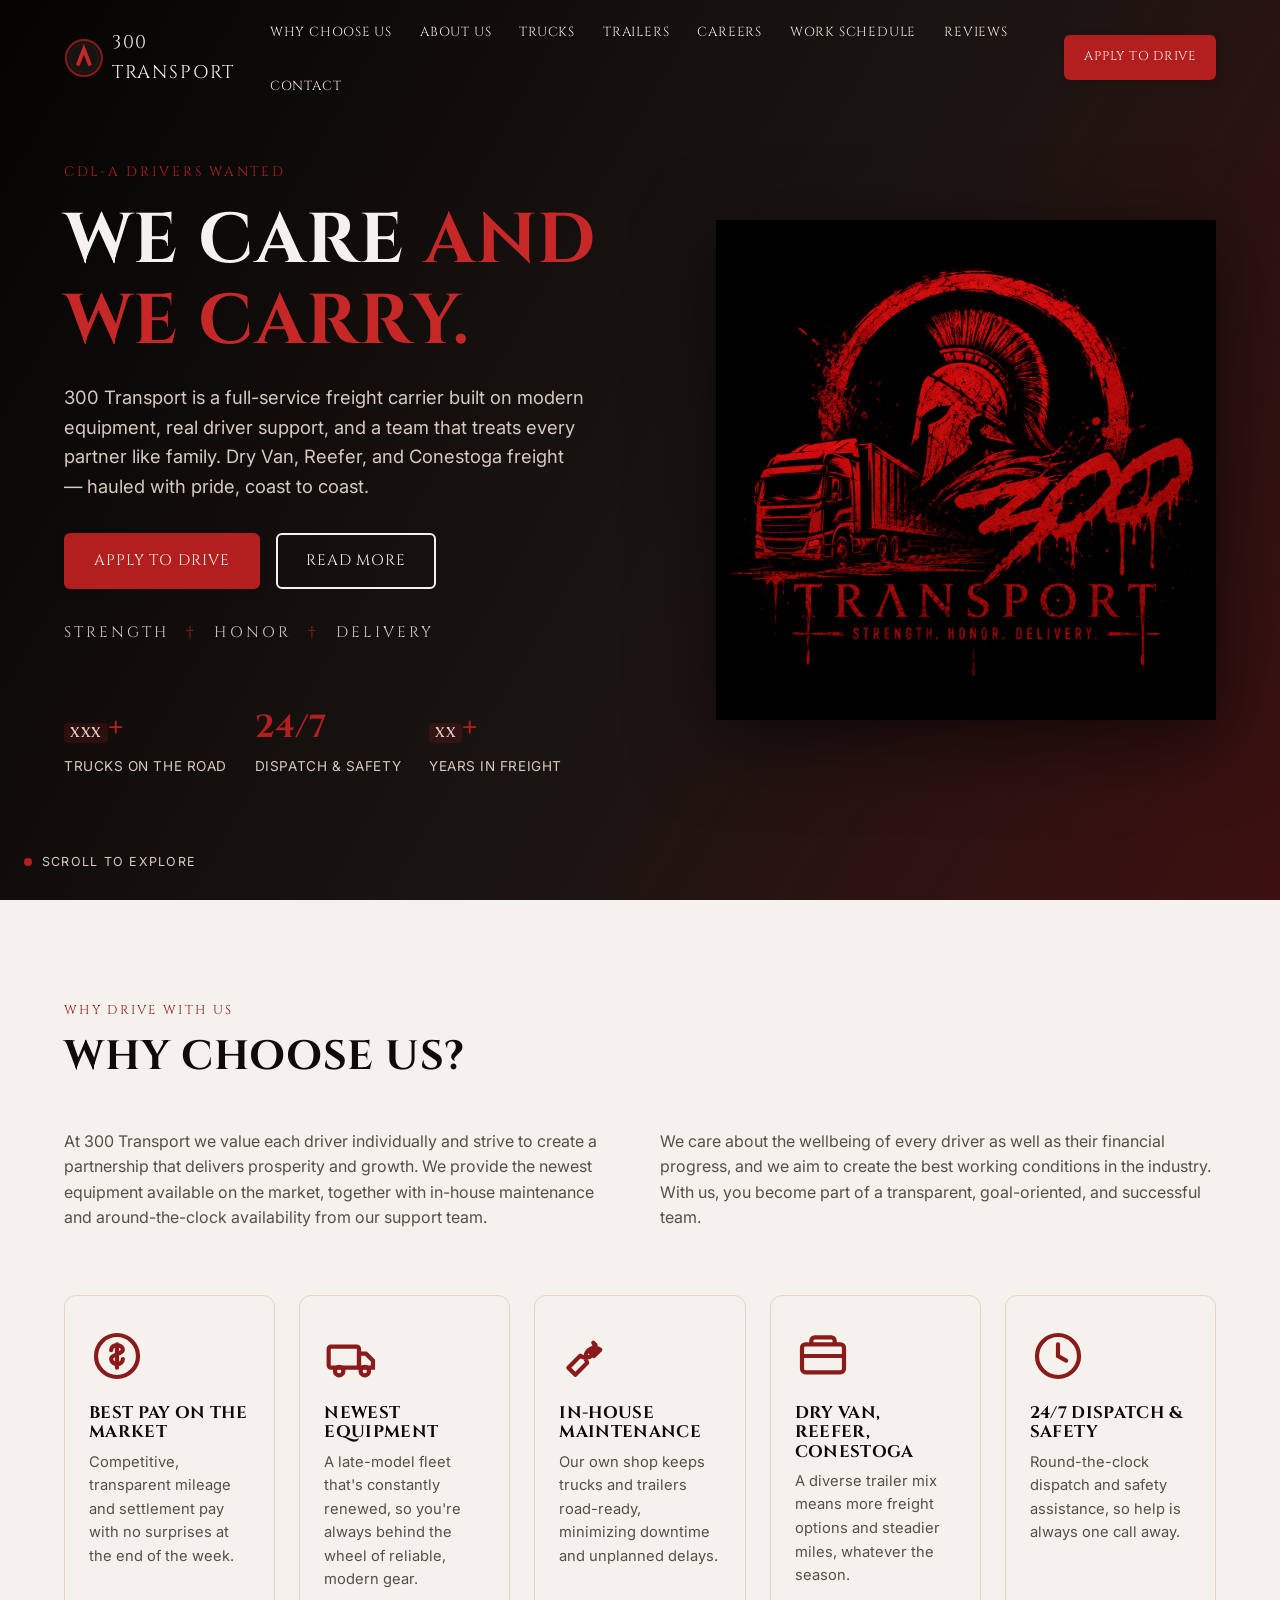
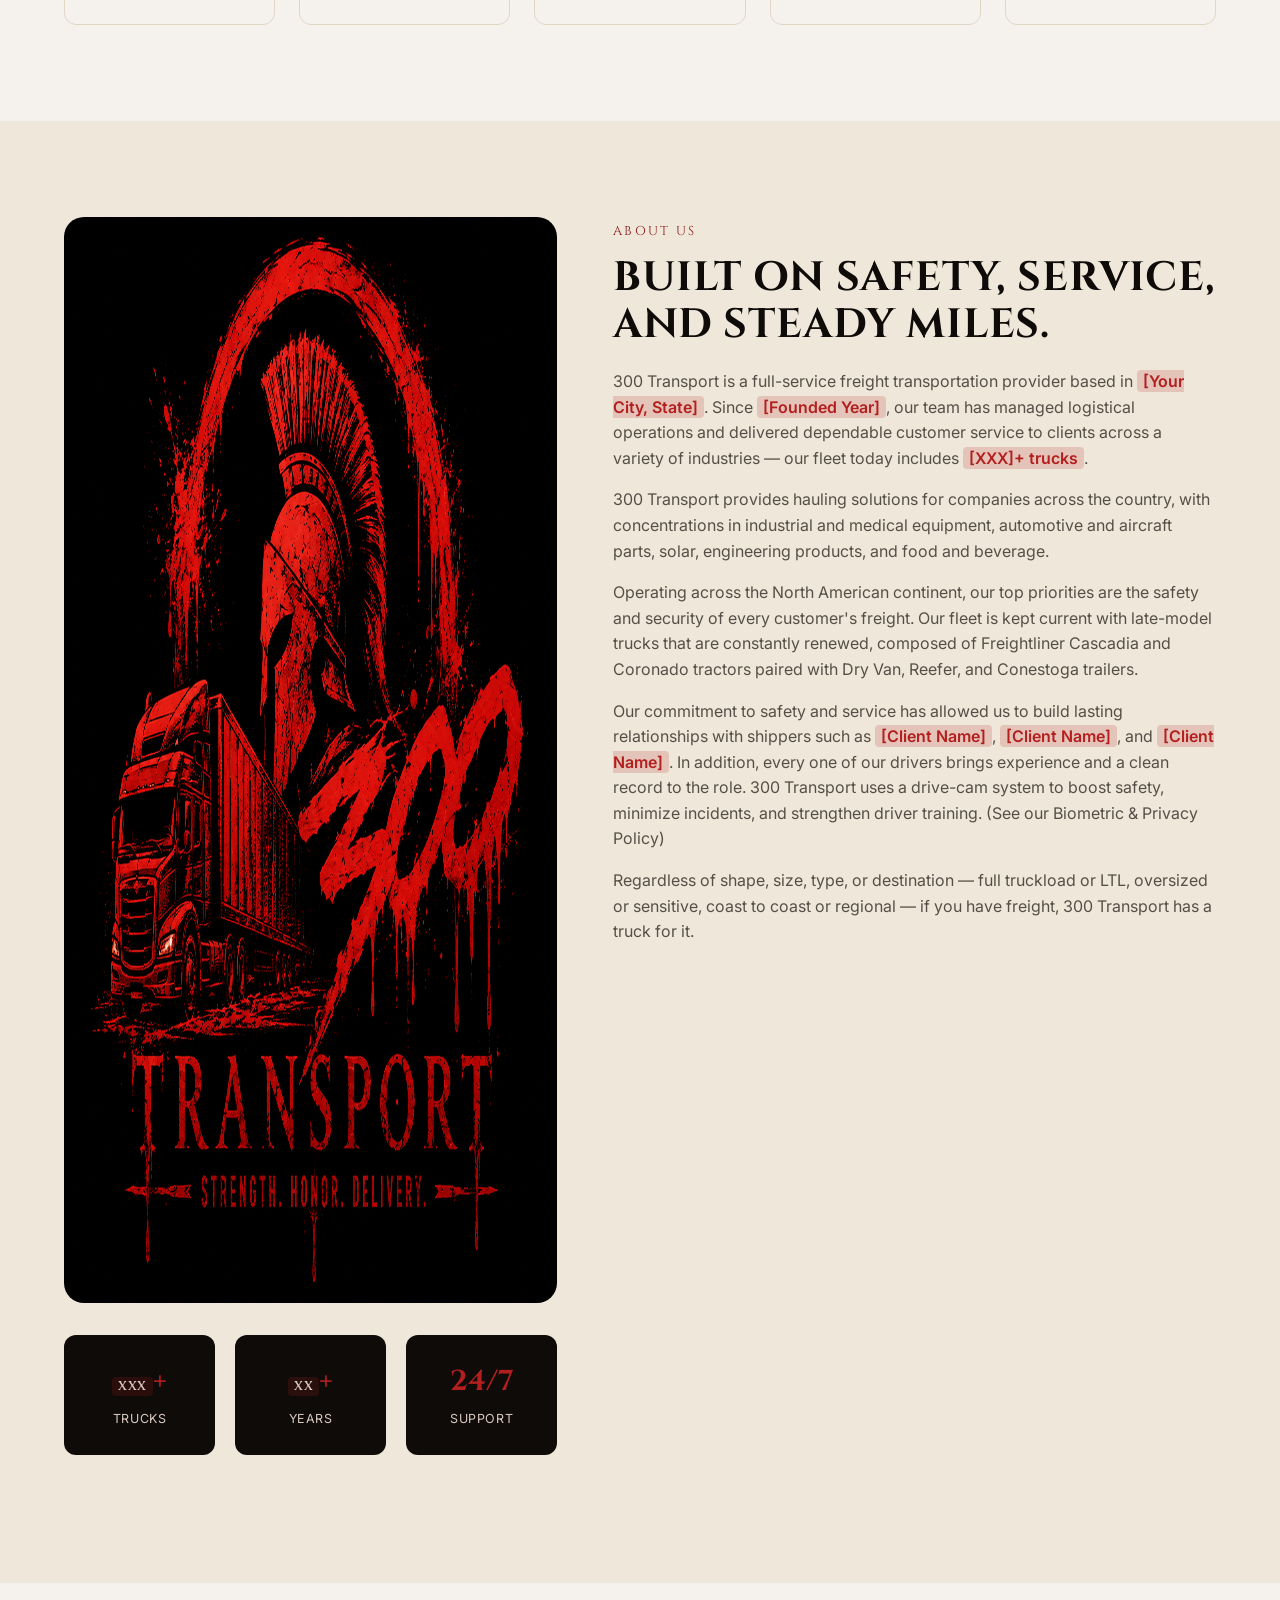
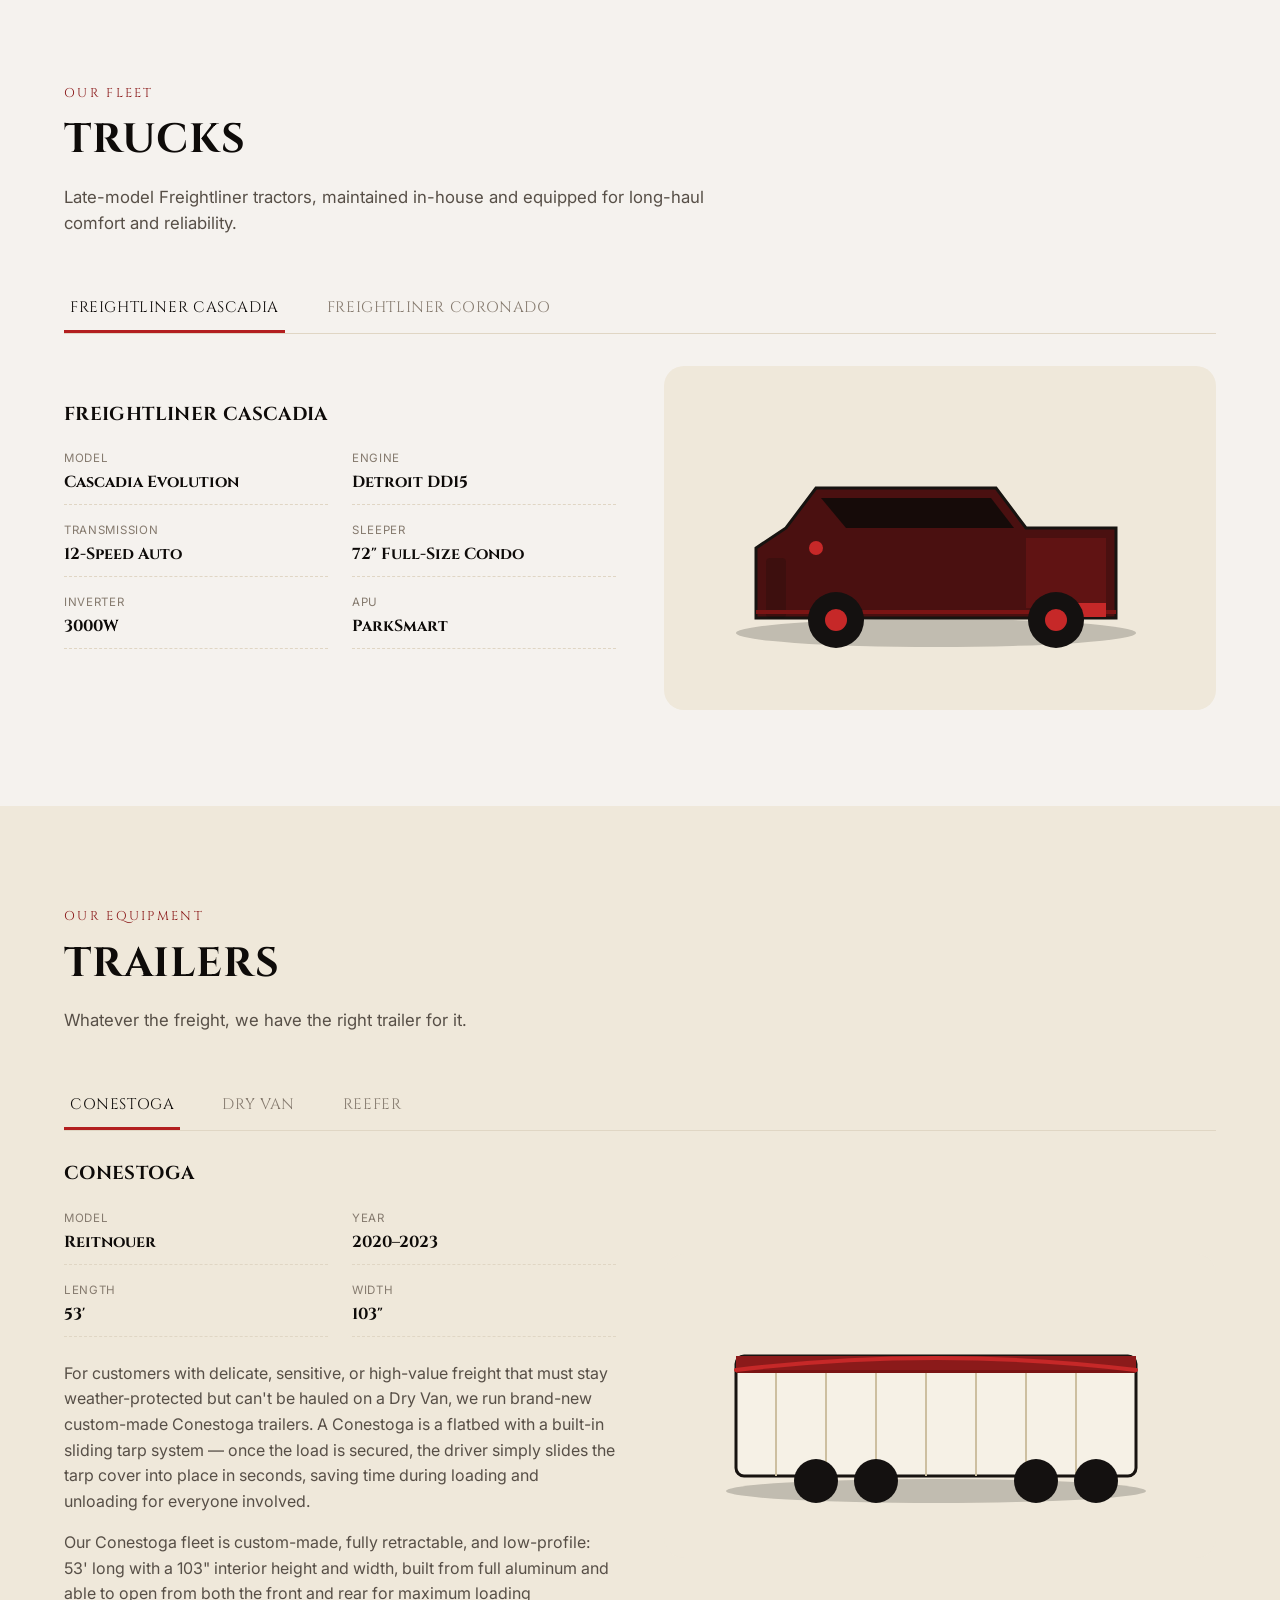
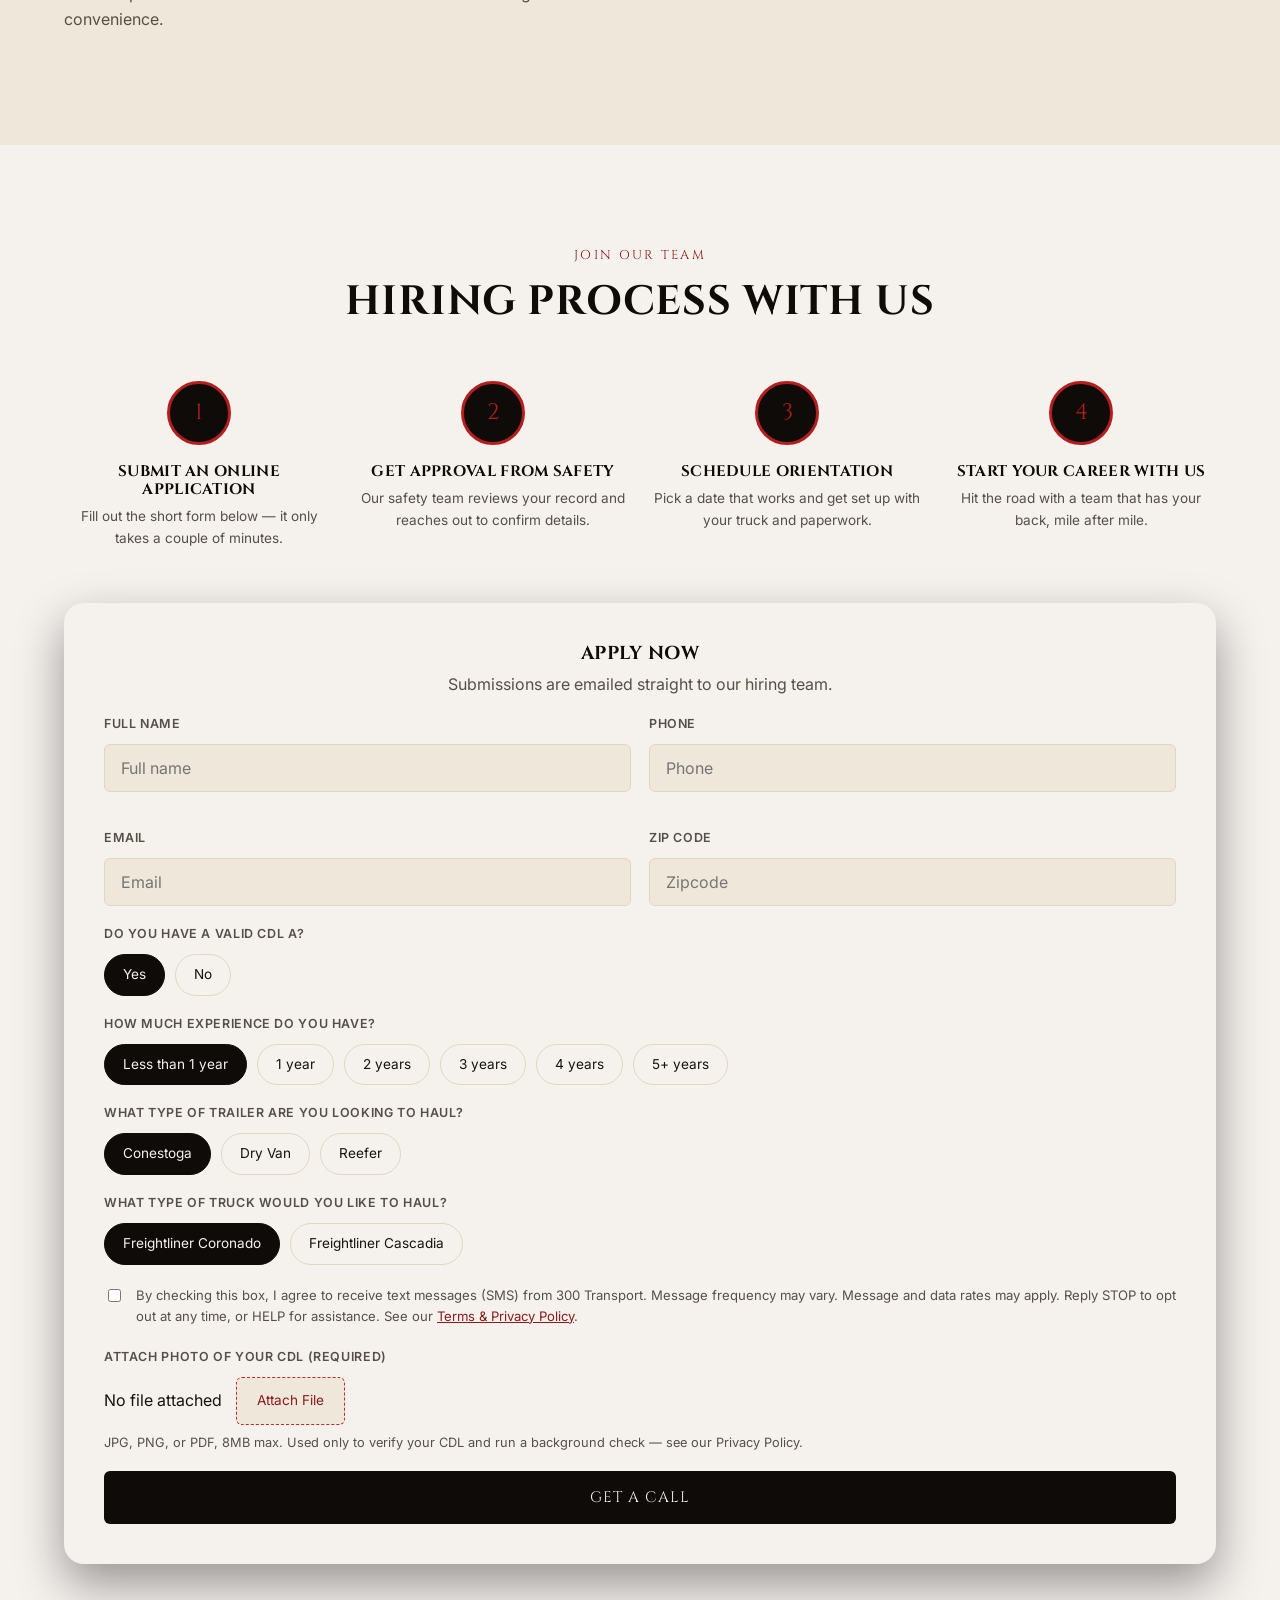
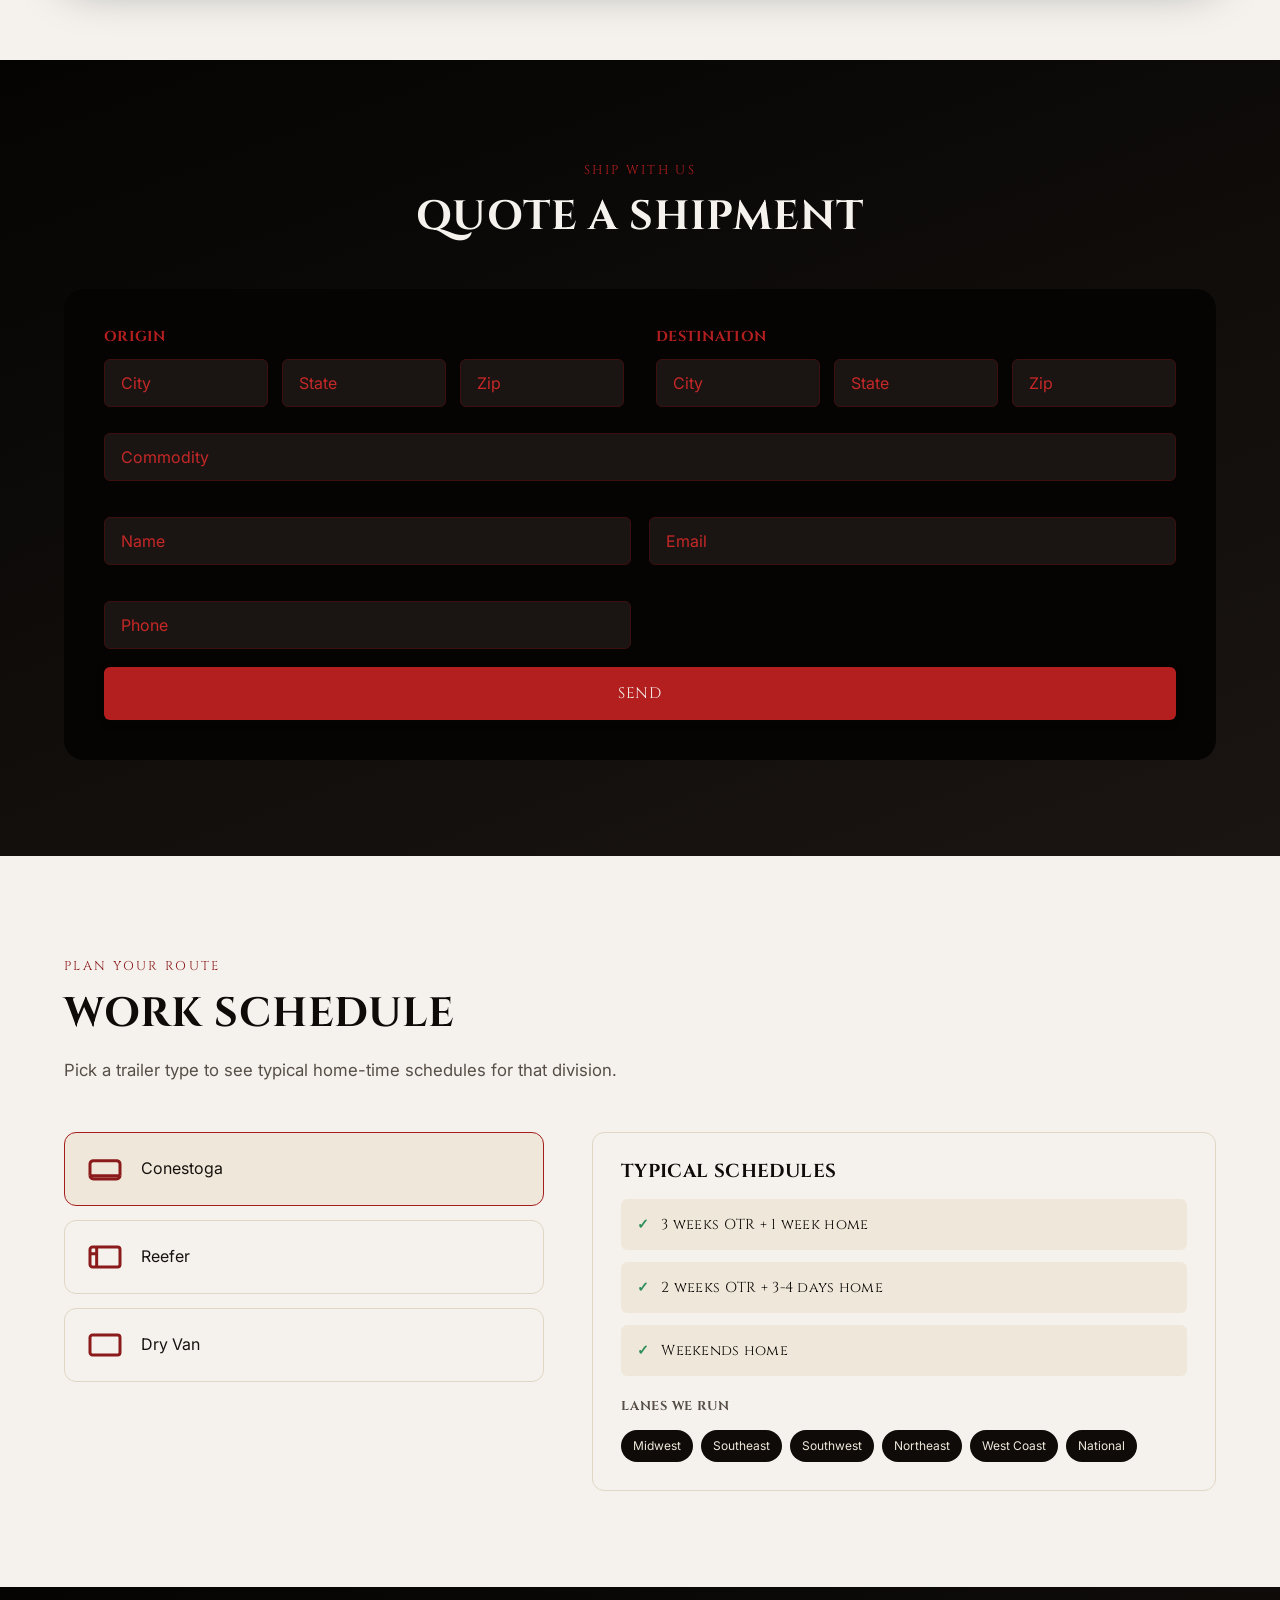
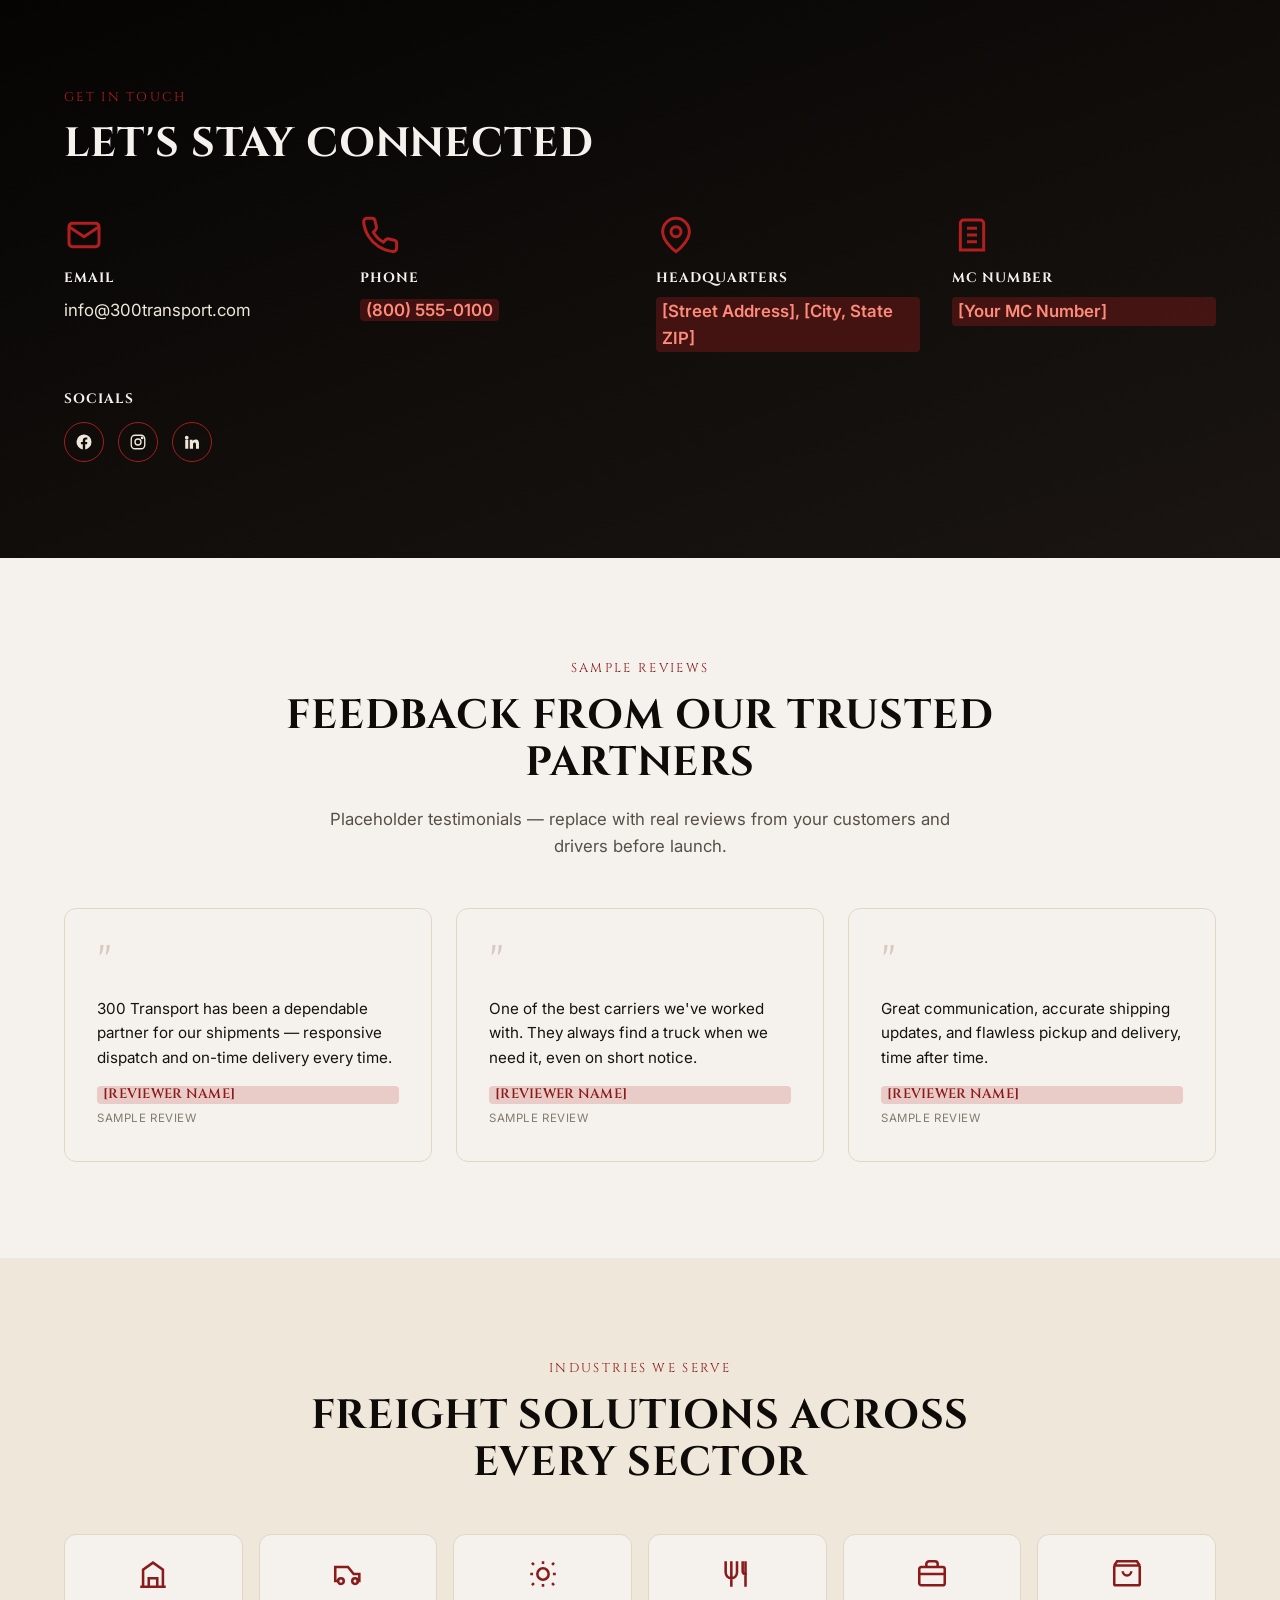
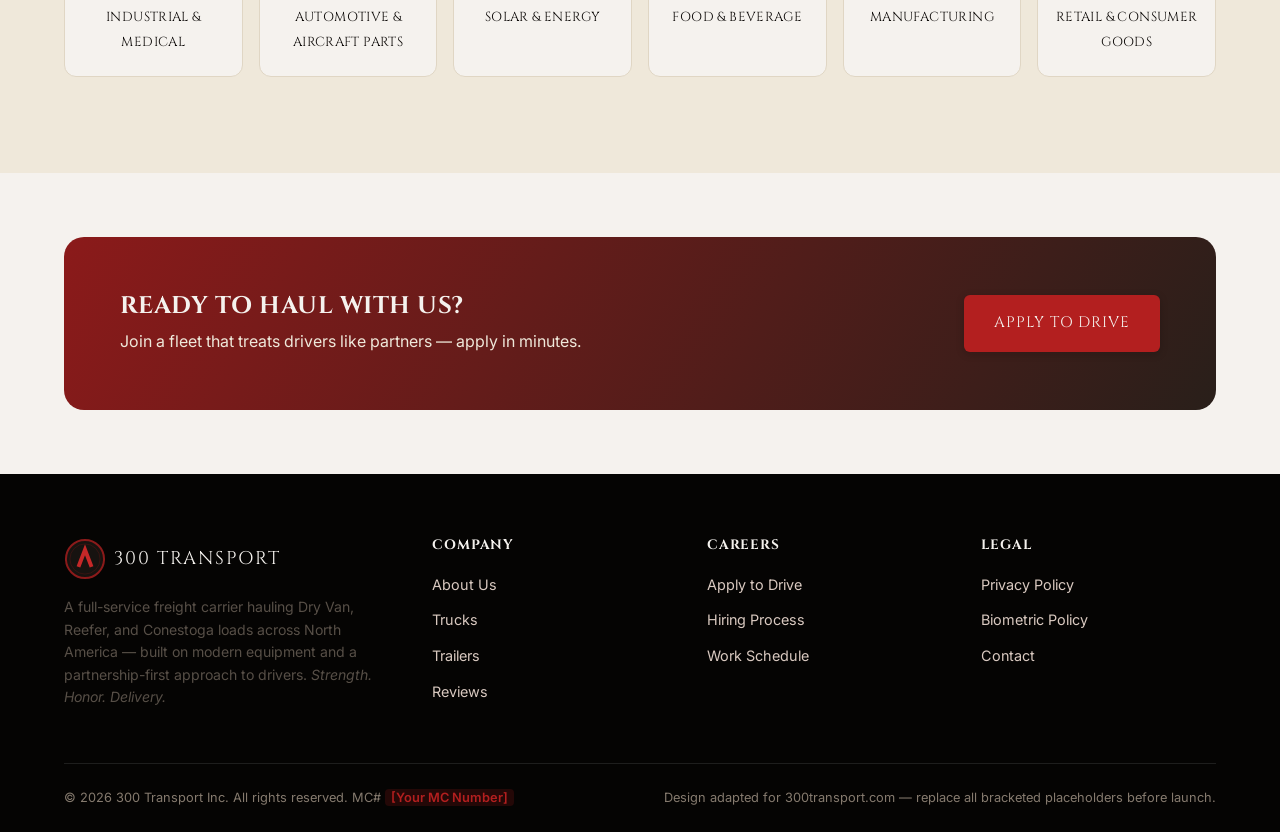
==== commit 82e4cbfe: "Rebuild theme around the actual 300 emblem artwork Drop the bronze/gold direction entirely and go ba" ====
--- a/index.html
+++ b/index.html
@@ -18,9 +18,9 @@
   <div class="container">
     <a href="#top" class="logo">
       <svg class="logo-mark" viewBox="0 0 64 64" role="img" aria-label="300 Transport shield">
-        <circle cx="32" cy="32" r="29" fill="#171310" stroke="#a67c3d" stroke-width="3"/>
-        <circle cx="32" cy="32" r="23" fill="none" stroke="#a67c3d" stroke-width="1" opacity="0.4"/>
-        <path d="M22,44 L32,18 L42,44" fill="none" stroke="#d4af6a" stroke-width="6" stroke-linejoin="miter"/>
+        <circle cx="32" cy="32" r="29" fill="#171310" stroke="#8b1a1a" stroke-width="3"/>
+        <circle cx="32" cy="32" r="23" fill="none" stroke="#8b1a1a" stroke-width="1" opacity="0.4"/>
+        <path d="M22,44 L32,18 L42,44" fill="none" stroke="#c62828" stroke-width="6" stroke-linejoin="miter"/>
       </svg>
       <span class="logo-word">300 Transport</span>
     </a>
@@ -54,6 +54,7 @@
         <a href="#hiring-process" class="btn btn--primary">Apply to Drive</a>
         <a href="#about-us" class="btn btn--outline">Read More</a>
       </div>
+      <div class="hero__tagline">Strength <span>&#8224;</span> Honor <span>&#8224;</span> Delivery</div>
       <div class="hero__stats">
         <div class="hero__stat"><strong><span class="ph">XXX</span>+</strong><span>Trucks on the Road</span></div>
         <div class="hero__stat"><strong>24/7</strong><span>Dispatch &amp; Safety</span></div>
@@ -61,34 +62,7 @@
       </div>
     </div>
     <div class="hero__art">
-      <svg class="bleed-300" viewBox="0 0 560 340" role="img" aria-label="300 — Join the Glory">
-        <defs>
-          <linearGradient id="bloodGradLg" x1="0" y1="0" x2="0" y2="1">
-            <stop offset="0" stop-color="#8f5a2e"/>
-            <stop offset="0.45" stop-color="#7a1414"/>
-            <stop offset="1" stop-color="#3d0808"/>
-          </linearGradient>
-        </defs>
-        <circle cx="280" cy="165" r="175" fill="none" stroke="#a67c3d" stroke-width="3" opacity="0.18"/>
-        <path d="M225,235 L280,55 L335,235" fill="none" stroke="#a67c3d" stroke-width="10" stroke-linejoin="miter" opacity="0.12"/>
-        <text x="280" y="190" text-anchor="middle" font-family="'Cinzel Decorative', serif" font-weight="900" font-size="160" fill="url(#bloodGradLg)" stroke="#241207" stroke-width="1.5">300</text>
-        <g fill="url(#bloodGradLg)">
-          <path d="M62,193 L57,204 L60,216 L65,221 L70,213 L67,201 L69,192 Z"/>
-          <path d="M132,206 L127,222 L131,238 L137,244 L143,232 L139,214 Z"/>
-          <path d="M222,199 L219,210 L222,220 L227,224 L230,214 L227,203 Z"/>
-          <path d="M322,207 L317,220 L321,234 L327,239 L332,228 L328,212 Z"/>
-          <path d="M414,196 L410,206 L413,217 L418,222 L422,212 L419,200 Z"/>
-          <path d="M478,209 L474,221 L478,233 L484,238 L489,226 L485,213 Z"/>
-        </g>
-        <g fill="#5c0f0f" opacity="0.8">
-          <ellipse cx="90" cy="228" rx="2.5" ry="3.5" transform="rotate(20 90 228)"/>
-          <ellipse cx="200" cy="235" rx="3" ry="2" transform="rotate(-15 200 235)"/>
-          <ellipse cx="360" cy="240" rx="2" ry="3" transform="rotate(30 360 240)"/>
-          <ellipse cx="450" cy="230" rx="3.5" ry="2.5" transform="rotate(-10 450 230)"/>
-          <ellipse cx="150" cy="248" rx="2" ry="2.5"/>
-        </g>
-        <text x="280" y="285" text-anchor="middle" font-family="Cinzel, serif" font-weight="700" font-size="26" letter-spacing="8" fill="#d4af6a">JOIN THE GLORY</text>
-      </svg>
+      <img src="images/300-emblem-square.png" width="1254" height="1254" alt="300 Transport emblem — Spartan helmet and truck, Strength. Honor. Delivery." loading="eager">
     </div>
   </div>
   <div class="hero__scroll"><span class="dot"></span> Scroll to explore</div>
@@ -151,7 +125,7 @@
   <div class="container">
     <div class="about-grid">
       <div class="about-art">
-        <img src="images/hero-truck.svg" alt="300 Transport fleet illustration" style="border-radius:20px;">
+        <img src="images/300-emblem-wide.png" width="1448" height="1086" alt="300 Transport emblem — Spartan helmet, fleet truck, and Strength. Honor. Delivery. tagline" style="border-radius:20px;" loading="lazy">
         <div class="stat-row">
           <div class="stat-box"><strong><span class="ph">XXX</span>+</strong><span>Trucks</span></div>
           <div class="stat-box"><strong><span class="ph">XX</span>+</strong><span>Years</span></div>
@@ -577,13 +551,13 @@
       <div class="footer-brand">
         <a href="#top" class="logo" style="margin-bottom:16px;">
           <svg class="logo-mark" viewBox="0 0 64 64" role="img" aria-label="300 Transport shield">
-            <circle cx="32" cy="32" r="29" fill="#171310" stroke="#a67c3d" stroke-width="3"/>
-            <circle cx="32" cy="32" r="23" fill="none" stroke="#a67c3d" stroke-width="1" opacity="0.4"/>
-            <path d="M22,44 L32,18 L42,44" fill="none" stroke="#d4af6a" stroke-width="6" stroke-linejoin="miter"/>
+            <circle cx="32" cy="32" r="29" fill="#171310" stroke="#8b1a1a" stroke-width="3"/>
+            <circle cx="32" cy="32" r="23" fill="none" stroke="#8b1a1a" stroke-width="1" opacity="0.4"/>
+            <path d="M22,44 L32,18 L42,44" fill="none" stroke="#c62828" stroke-width="6" stroke-linejoin="miter"/>
           </svg>
           <span class="logo-word">300 Transport</span>
         </a>
-        <p>A full-service freight carrier hauling Dry Van, Reefer, and Conestoga loads across North America — built on modern equipment and a partnership-first approach to drivers. <em>Join the glory.</em></p>
+        <p>A full-service freight carrier hauling Dry Van, Reefer, and Conestoga loads across North America — built on modern equipment and a partnership-first approach to drivers. <em>Strength. Honor. Delivery.</em></p>
       </div>
       <div>
         <h4>Company</h4>
--- a/css/style.css
+++ b/css/style.css
@@ -1,31 +1,31 @@
 /* ==========================================================================
    300 TRANSPORT — Design System
-   Theme: 300 Spartans — black & bronze, blood red as a rare accent
+   Theme: 300 Spartans — monochrome black & red, built around the emblem art
    ========================================================================== */
 
 :root {
-  /* Color palette — black, bronze/gold, blood red used sparingly */
-  --navy-950: #0d0b09;
-  --navy-900: #171310;
-  --navy-800: #221c17;
-  --navy-700: #332922;
-  --navy-600: #4a3018;
-  --steel-600: #a67c3d;
-  --steel-500: #bf9552;
-  --steel-400: #d4af6a;
-  --steel-300: #d9cdb8;
+  /* Color palette — true black & blood red, no bronze */
+  --navy-950: #050403;
+  --navy-900: #0e0b09;
+  --navy-800: #1a1512;
+  --navy-700: #291f1a;
+  --navy-600: #3d1010;
+  --steel-600: #8b1a1a;
+  --steel-500: #a51e1e;
+  --steel-400: #c62828;
+  --steel-300: #d9c9c0;
   --steel-100: #efe8da;
-  --silver: #ddd5c7;
-  --white: #fdfbf6;
-  --ink: #201a14;
-  --muted: #5c5347;
-  --muted-light: #8a8072;
-  --amber: #c9973f;
-  --blood-700: #4a0d0d;
+  --silver: #d8d2c8;
+  --white: #f5f2ee;
+  --ink: #17120f;
+  --muted: #574f47;
+  --muted-light: #857a6e;
+  --amber: #b31f1f;
+  --blood-700: #3d0a0a;
   --blood-500: #7a1414;
   --blood-300: #a51818;
   --success: #2f8f5b;
-  --danger: #b23a2e;
+  --danger: #e0821f;
   --border: #e0d6c4;
 
   /* Typography */
@@ -126,10 +126,10 @@
 .btn:hover { transform: translateY(-2px); }
 .btn--primary {
   background: var(--amber);
-  color: var(--navy-950);
+  color: var(--white);
   box-shadow: var(--shadow-sm);
 }
-.btn--primary:hover { box-shadow: var(--shadow-md); background: #d9ad5c; }
+.btn--primary:hover { box-shadow: var(--shadow-md); background: #d42c2c; }
 .btn--outline {
   background: transparent;
   border-color: currentColor;
@@ -258,8 +258,17 @@
   margin-bottom: 32px;
 }
 .hero__actions { display: flex; gap: 16px; flex-wrap: wrap; }
+.hero__tagline {
+  font-family: var(--font-head);
+  font-size: 0.95rem;
+  letter-spacing: 0.2em;
+  text-transform: uppercase;
+  color: var(--steel-300);
+  margin-top: 32px;
+}
+.hero__tagline span { color: var(--amber); margin: 0 10px; }
 .hero__art { position: relative; }
-.bleed-300 { width: 100%; height: auto; filter: drop-shadow(0 20px 40px rgba(0, 0, 0, 0.5)); }
+.hero__art img { width: 100%; height: auto; filter: drop-shadow(0 20px 40px rgba(0, 0, 0, 0.6)); }
 .hero__stats {
   display: flex;
   gap: 28px;
@@ -676,14 +685,14 @@
    Placeholder marker (for content the user must fill in with real facts)
    ========================================================================== */
 .ph {
-  background: rgba(201, 151, 63, 0.18);
+  background: rgba(179, 31, 31, 0.18);
   color: var(--amber);
   padding: 1px 6px;
   border-radius: 4px;
   font-style: normal;
   font-weight: 600;
 }
-.section--dark .ph, .quote-panel .ph { background: rgba(201, 151, 63, 0.25); }
+.section--dark .ph, .quote-panel .ph { background: rgba(179, 31, 31, 0.3); color: #ff8b7a; }
 
 /* ==========================================================================
    Responsive
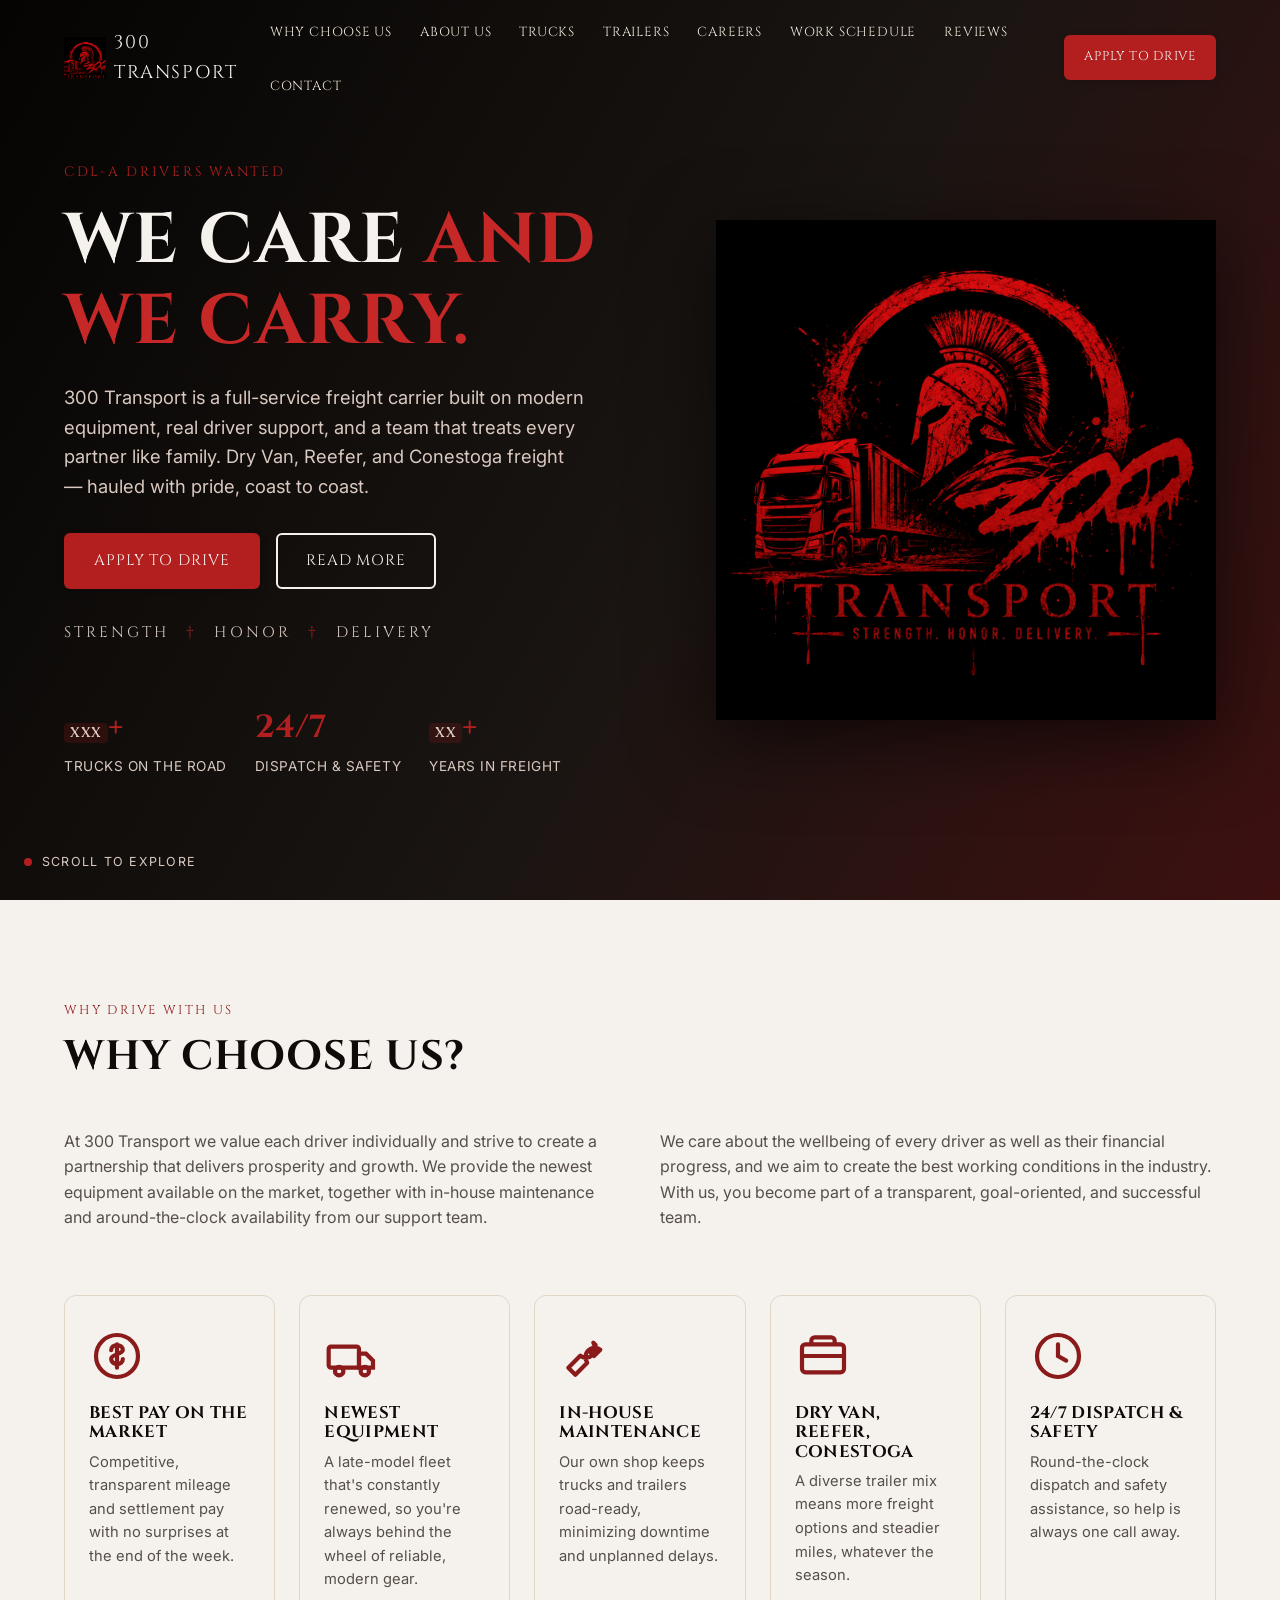
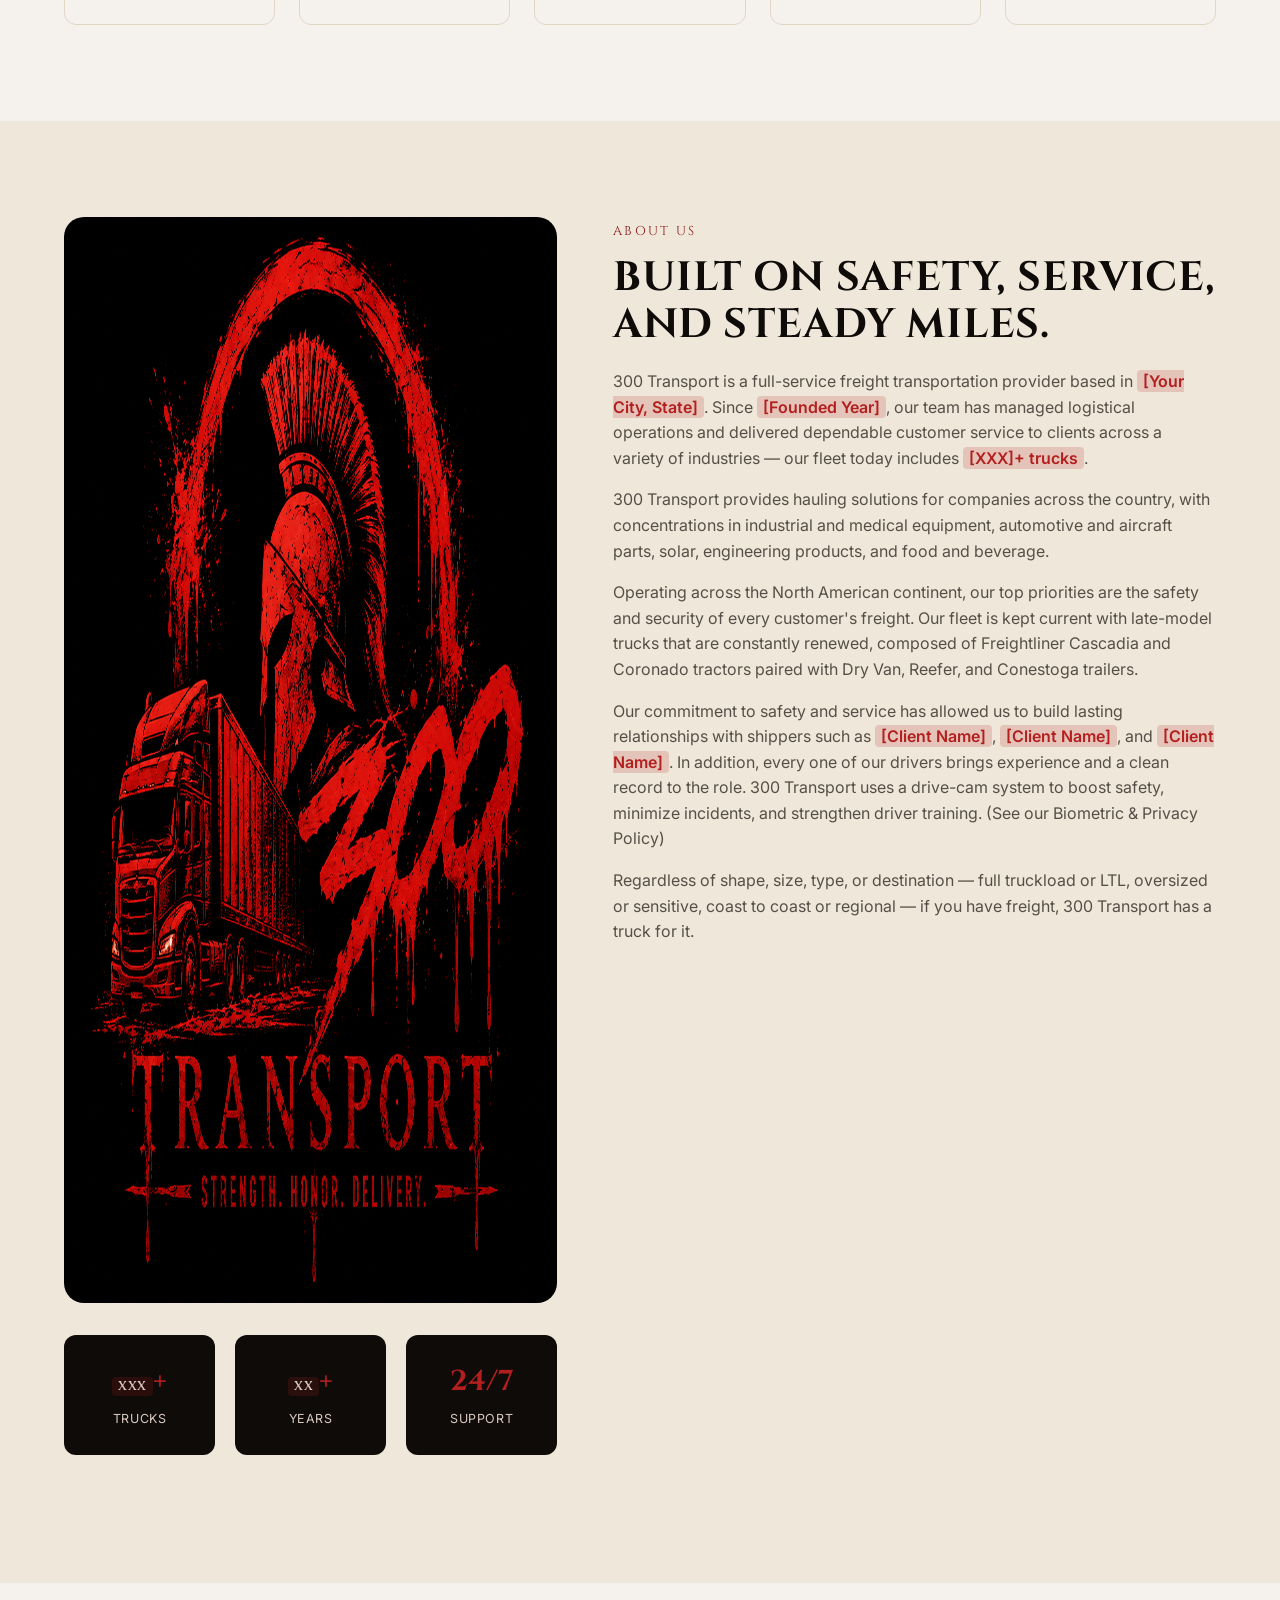
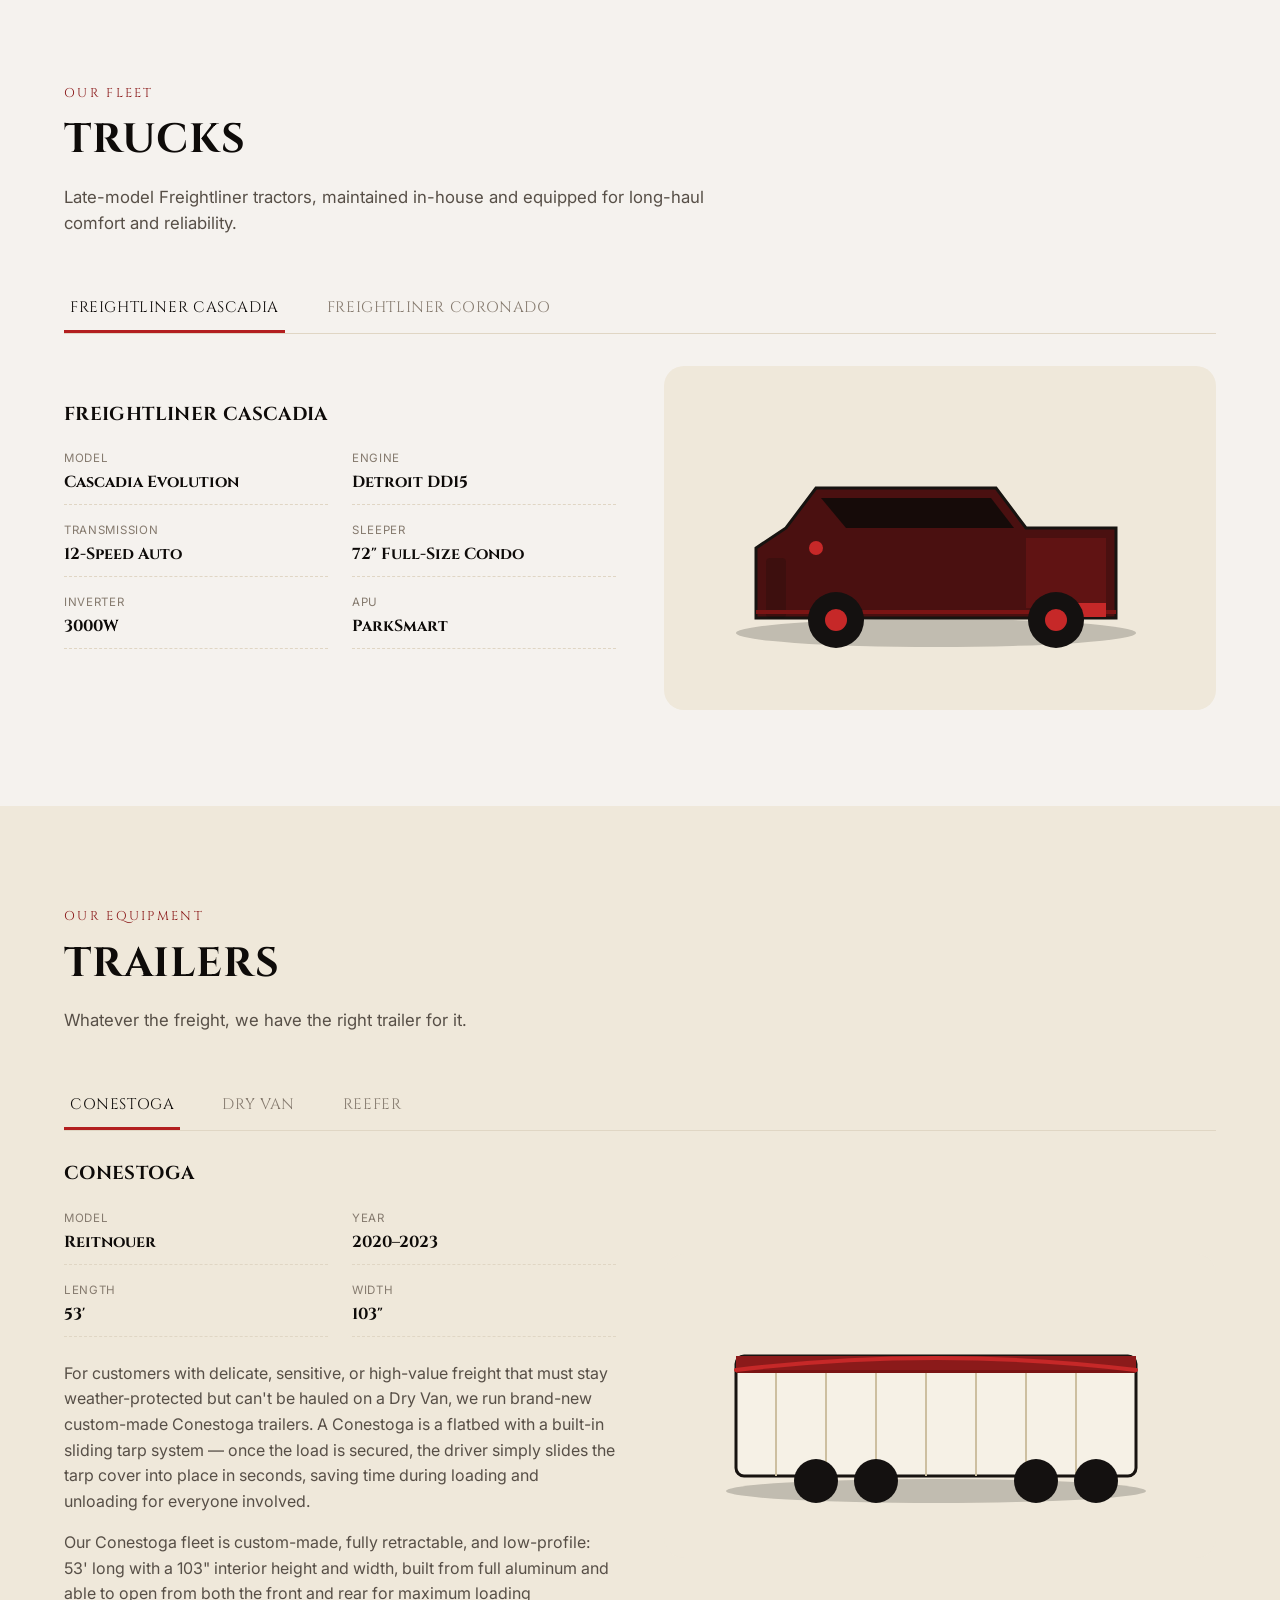
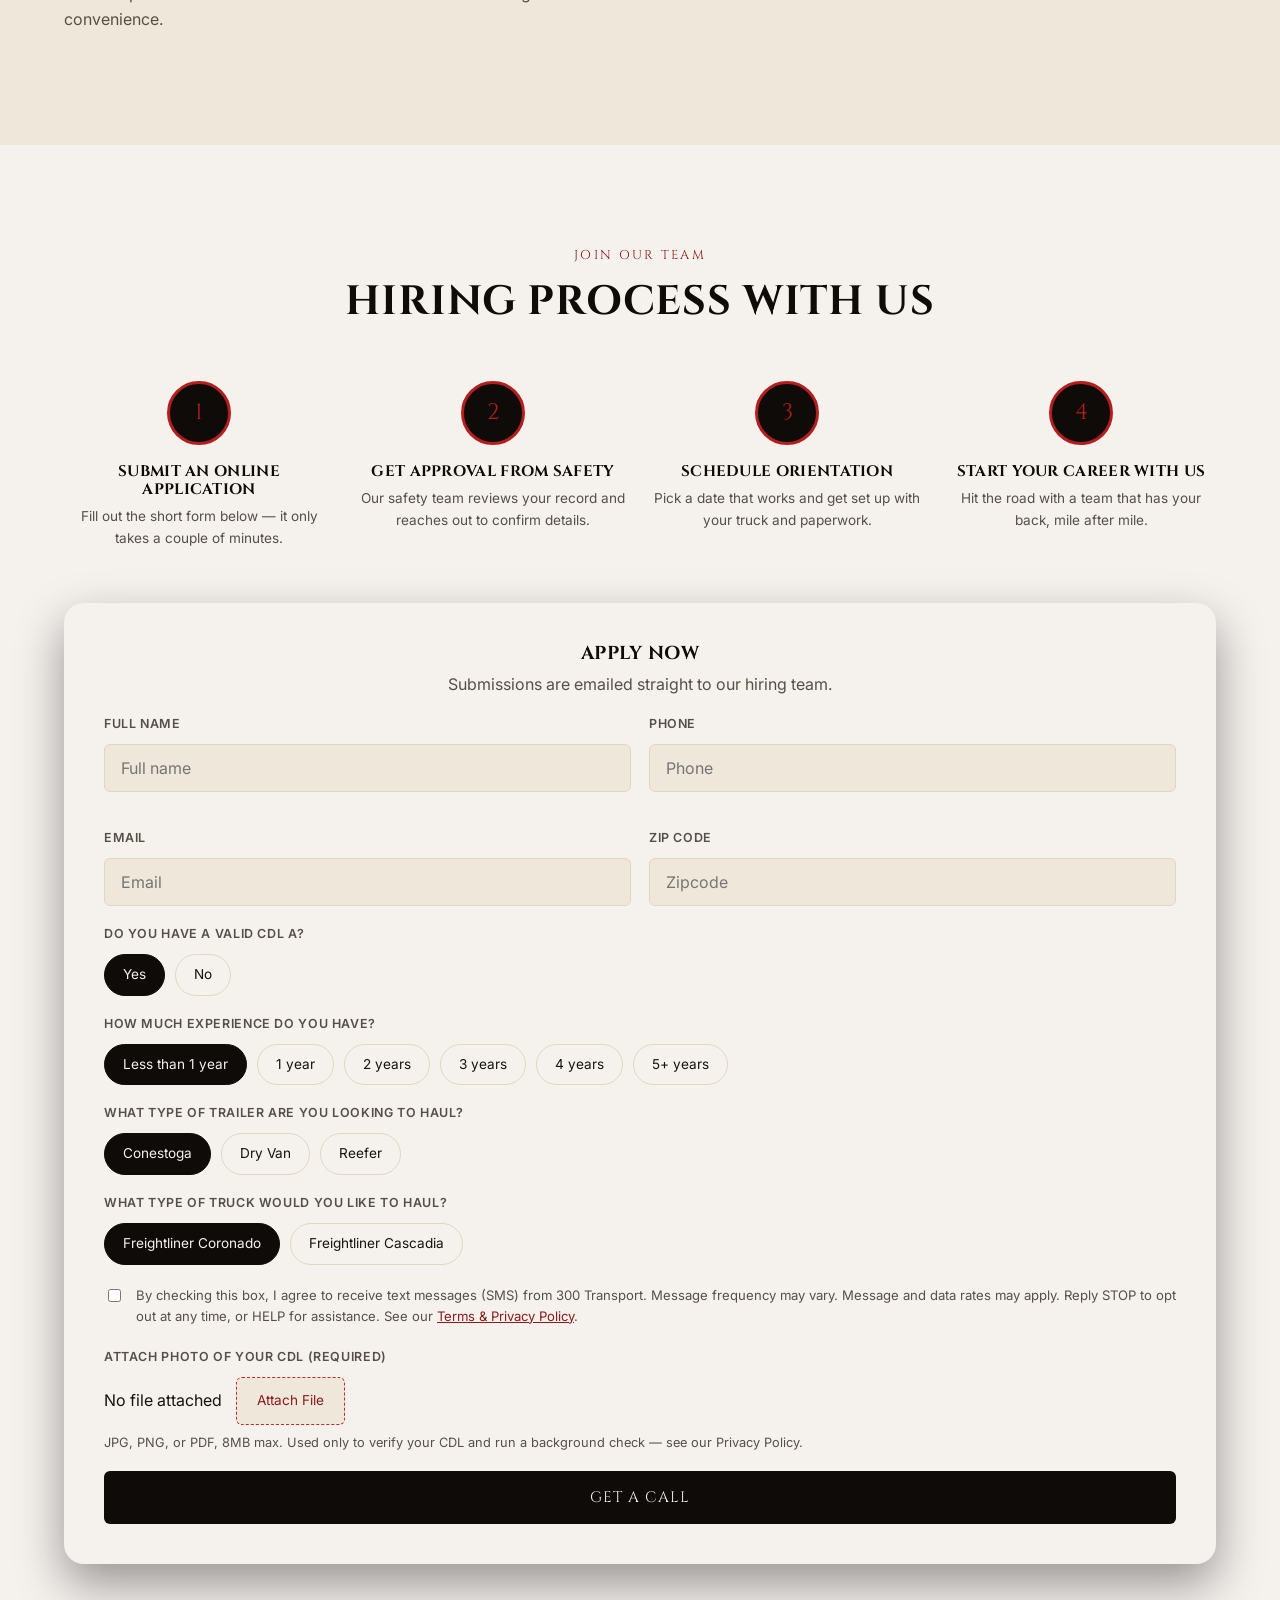
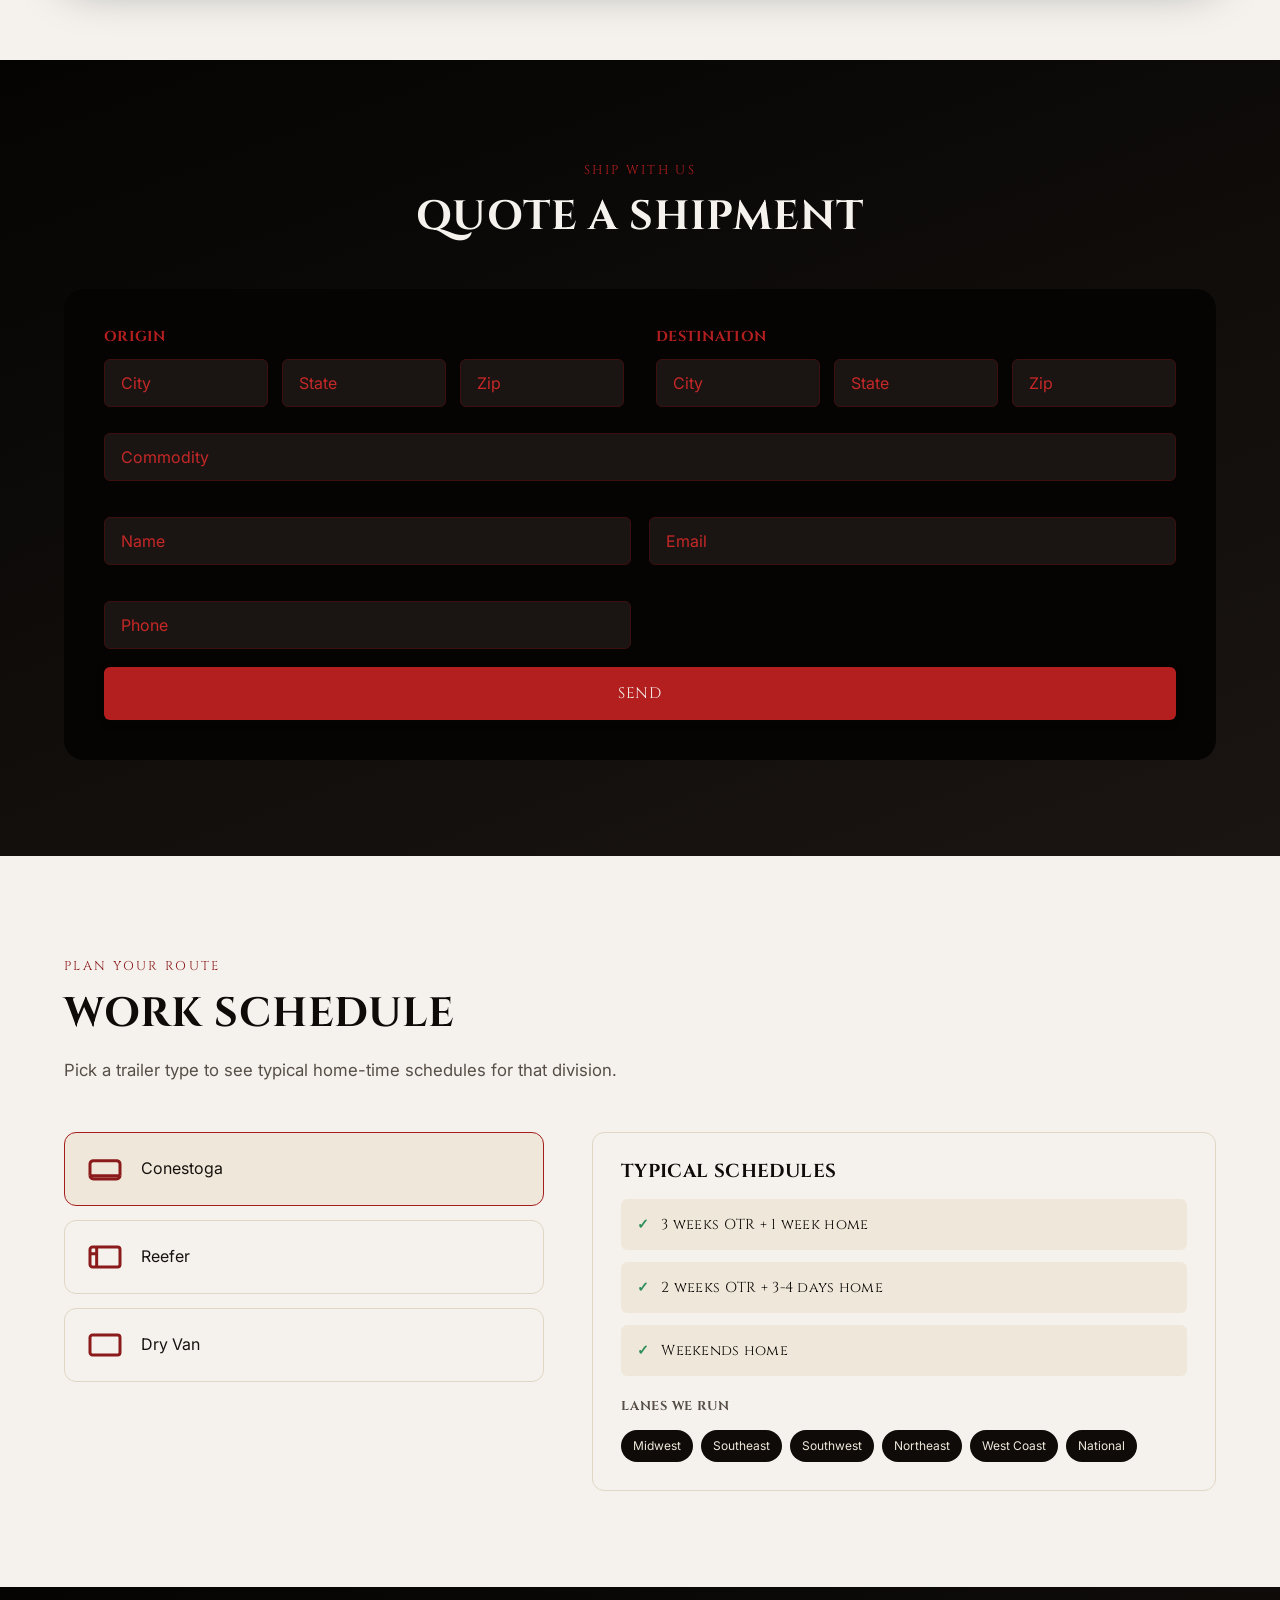
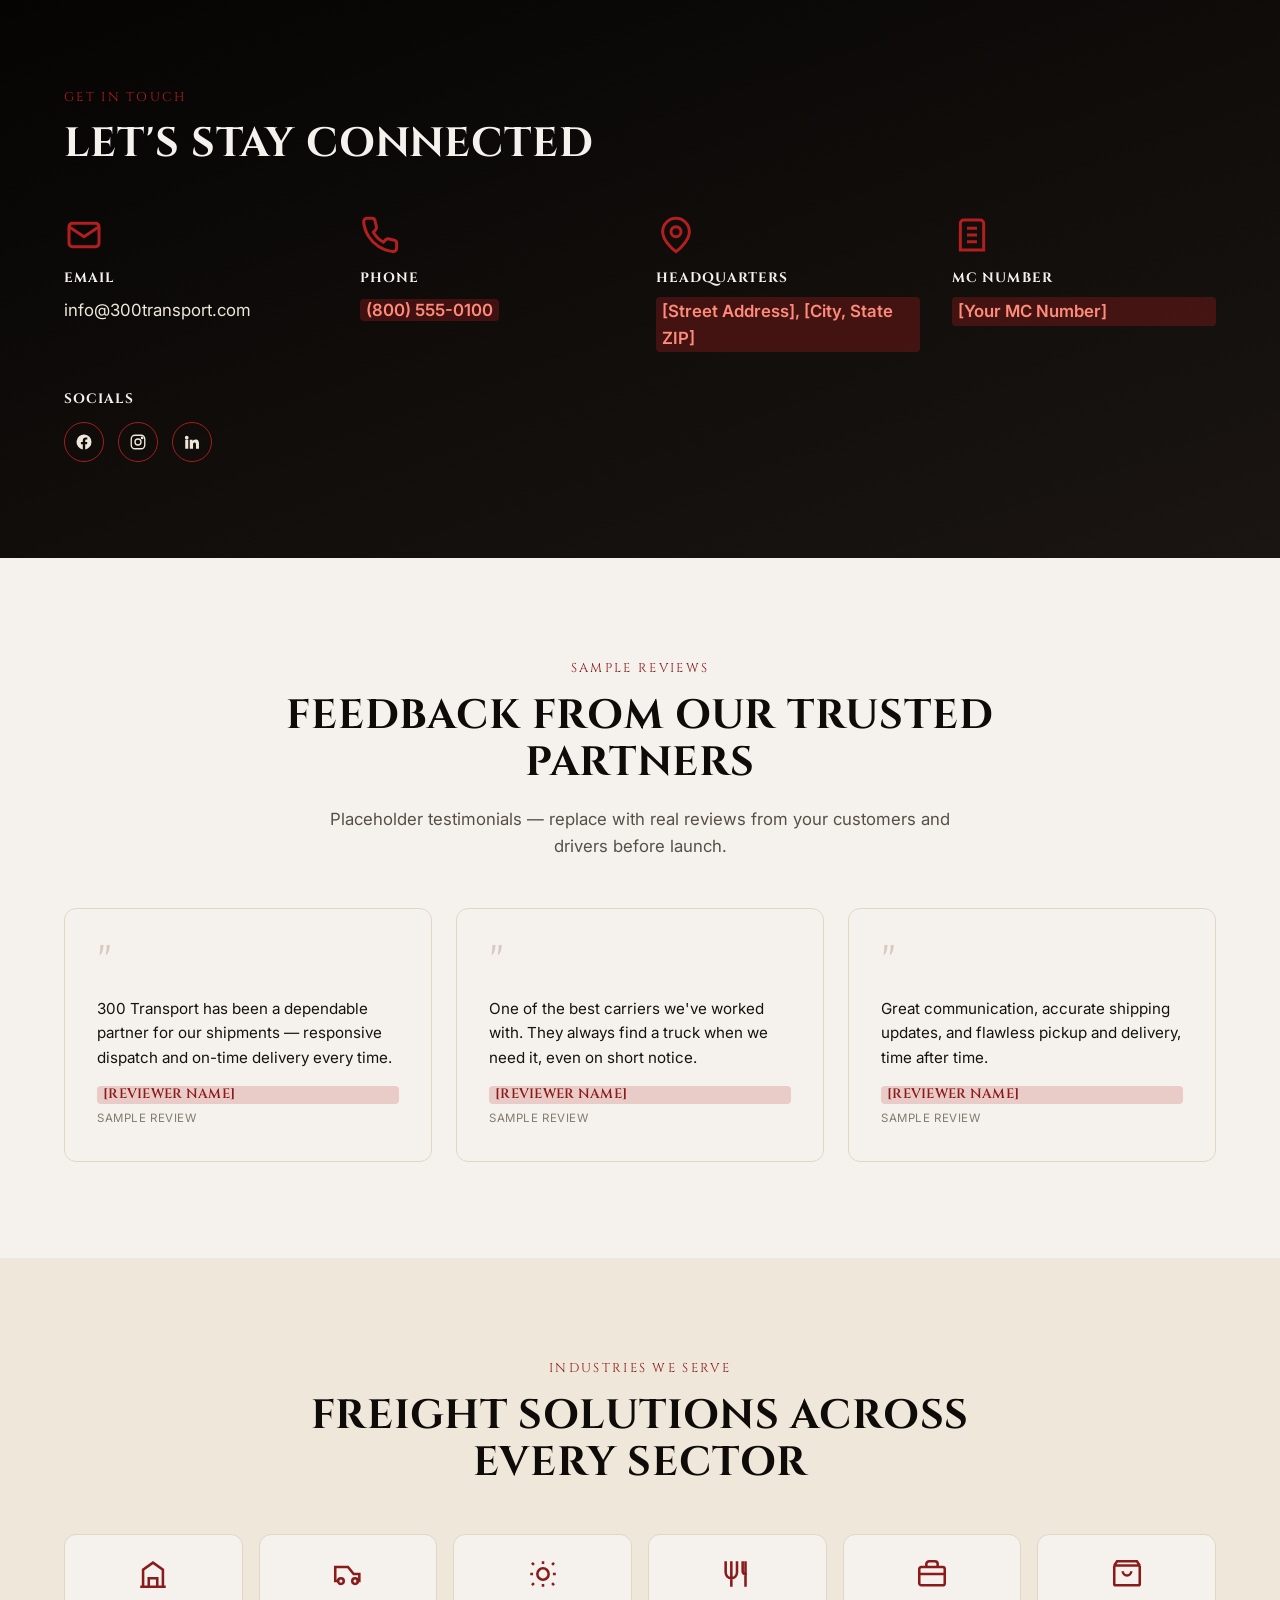
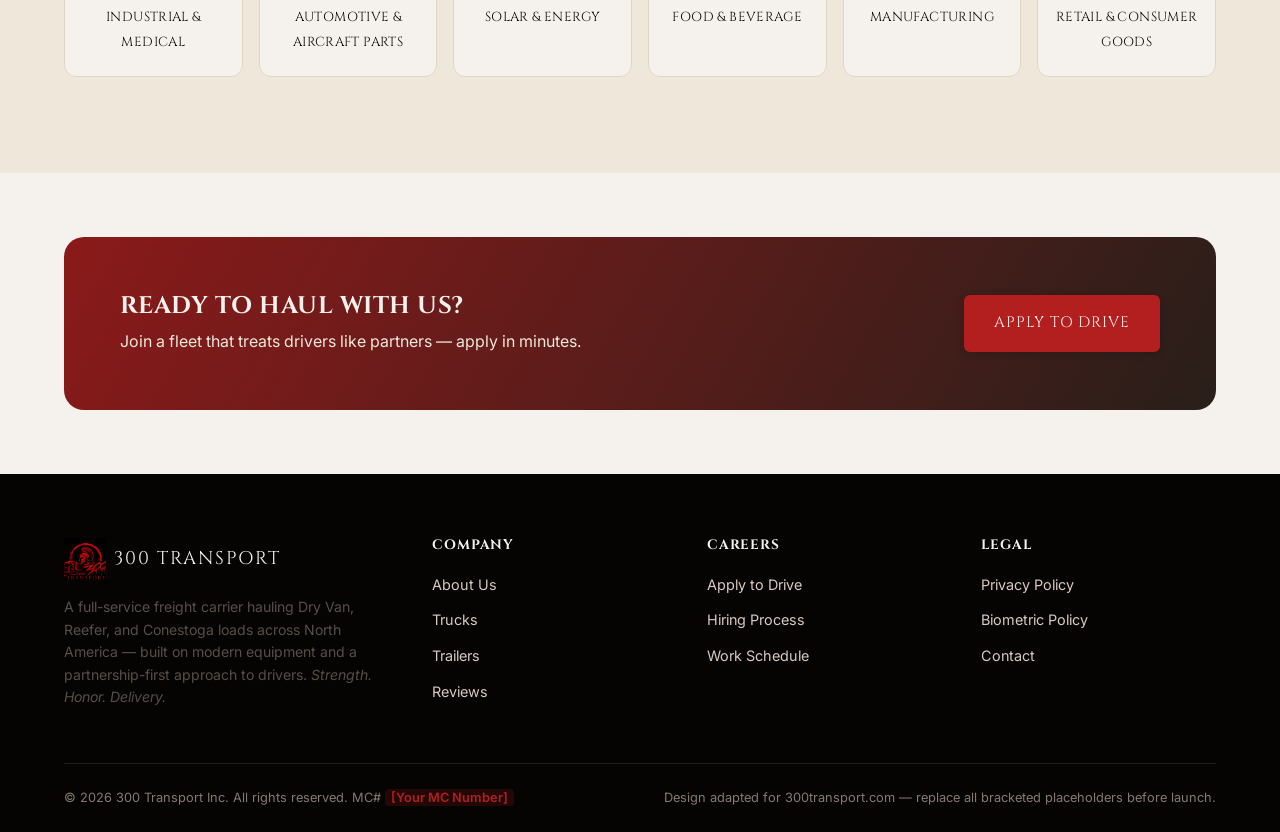
==== commit e5fe3fae: "Replace hand-drawn shield mark with cropped emblem artwork Crop the header/footer/favicon logo mark " ====
--- a/index.html
+++ b/index.html
@@ -5,7 +5,7 @@
 <meta name="viewport" content="width=device-width, initial-scale=1.0">
 <title>300 Transport | CDL-A Trucking Careers &amp; Freight Solutions</title>
 <meta name="description" content="300 Transport is a full-service freight carrier offering Dry Van, Reefer, and Conestoga hauling, newest equipment, and CDL-A driving careers nationwide.">
-<link rel="icon" href="images/logo-mark.svg" type="image/svg+xml">
+<link rel="icon" href="images/logo-mark.png" type="image/png">
 <link rel="preconnect" href="https://fonts.googleapis.com">
 <link rel="preconnect" href="https://fonts.gstatic.com" crossorigin>
 <link href="https://fonts.googleapis.com/css2?family=Cinzel:wght@400;500;600;700;900&family=Cinzel+Decorative:wght@700;900&family=Inter:wght@400;500;600;700&display=swap" rel="stylesheet">
@@ -17,11 +17,7 @@
 <header class="site-header" id="siteHeader">
   <div class="container">
     <a href="#top" class="logo">
-      <svg class="logo-mark" viewBox="0 0 64 64" role="img" aria-label="300 Transport shield">
-        <circle cx="32" cy="32" r="29" fill="#171310" stroke="#8b1a1a" stroke-width="3"/>
-        <circle cx="32" cy="32" r="23" fill="none" stroke="#8b1a1a" stroke-width="1" opacity="0.4"/>
-        <path d="M22,44 L32,18 L42,44" fill="none" stroke="#c62828" stroke-width="6" stroke-linejoin="miter"/>
-      </svg>
+      <img class="logo-mark" src="images/logo-mark.png" width="320" height="320" alt="300 Transport shield emblem">
       <span class="logo-word">300 Transport</span>
     </a>
 
@@ -550,11 +546,7 @@
     <div class="footer-grid">
       <div class="footer-brand">
         <a href="#top" class="logo" style="margin-bottom:16px;">
-          <svg class="logo-mark" viewBox="0 0 64 64" role="img" aria-label="300 Transport shield">
-            <circle cx="32" cy="32" r="29" fill="#171310" stroke="#8b1a1a" stroke-width="3"/>
-            <circle cx="32" cy="32" r="23" fill="none" stroke="#8b1a1a" stroke-width="1" opacity="0.4"/>
-            <path d="M22,44 L32,18 L42,44" fill="none" stroke="#c62828" stroke-width="6" stroke-linejoin="miter"/>
-          </svg>
+          <img class="logo-mark" src="images/logo-mark.png" width="320" height="320" alt="300 Transport shield emblem">
           <span class="logo-word">300 Transport</span>
         </a>
         <p>A full-service freight carrier hauling Dry Van, Reefer, and Conestoga loads across North America — built on modern equipment and a partnership-first approach to drivers. <em>Strength. Honor. Delivery.</em></p>
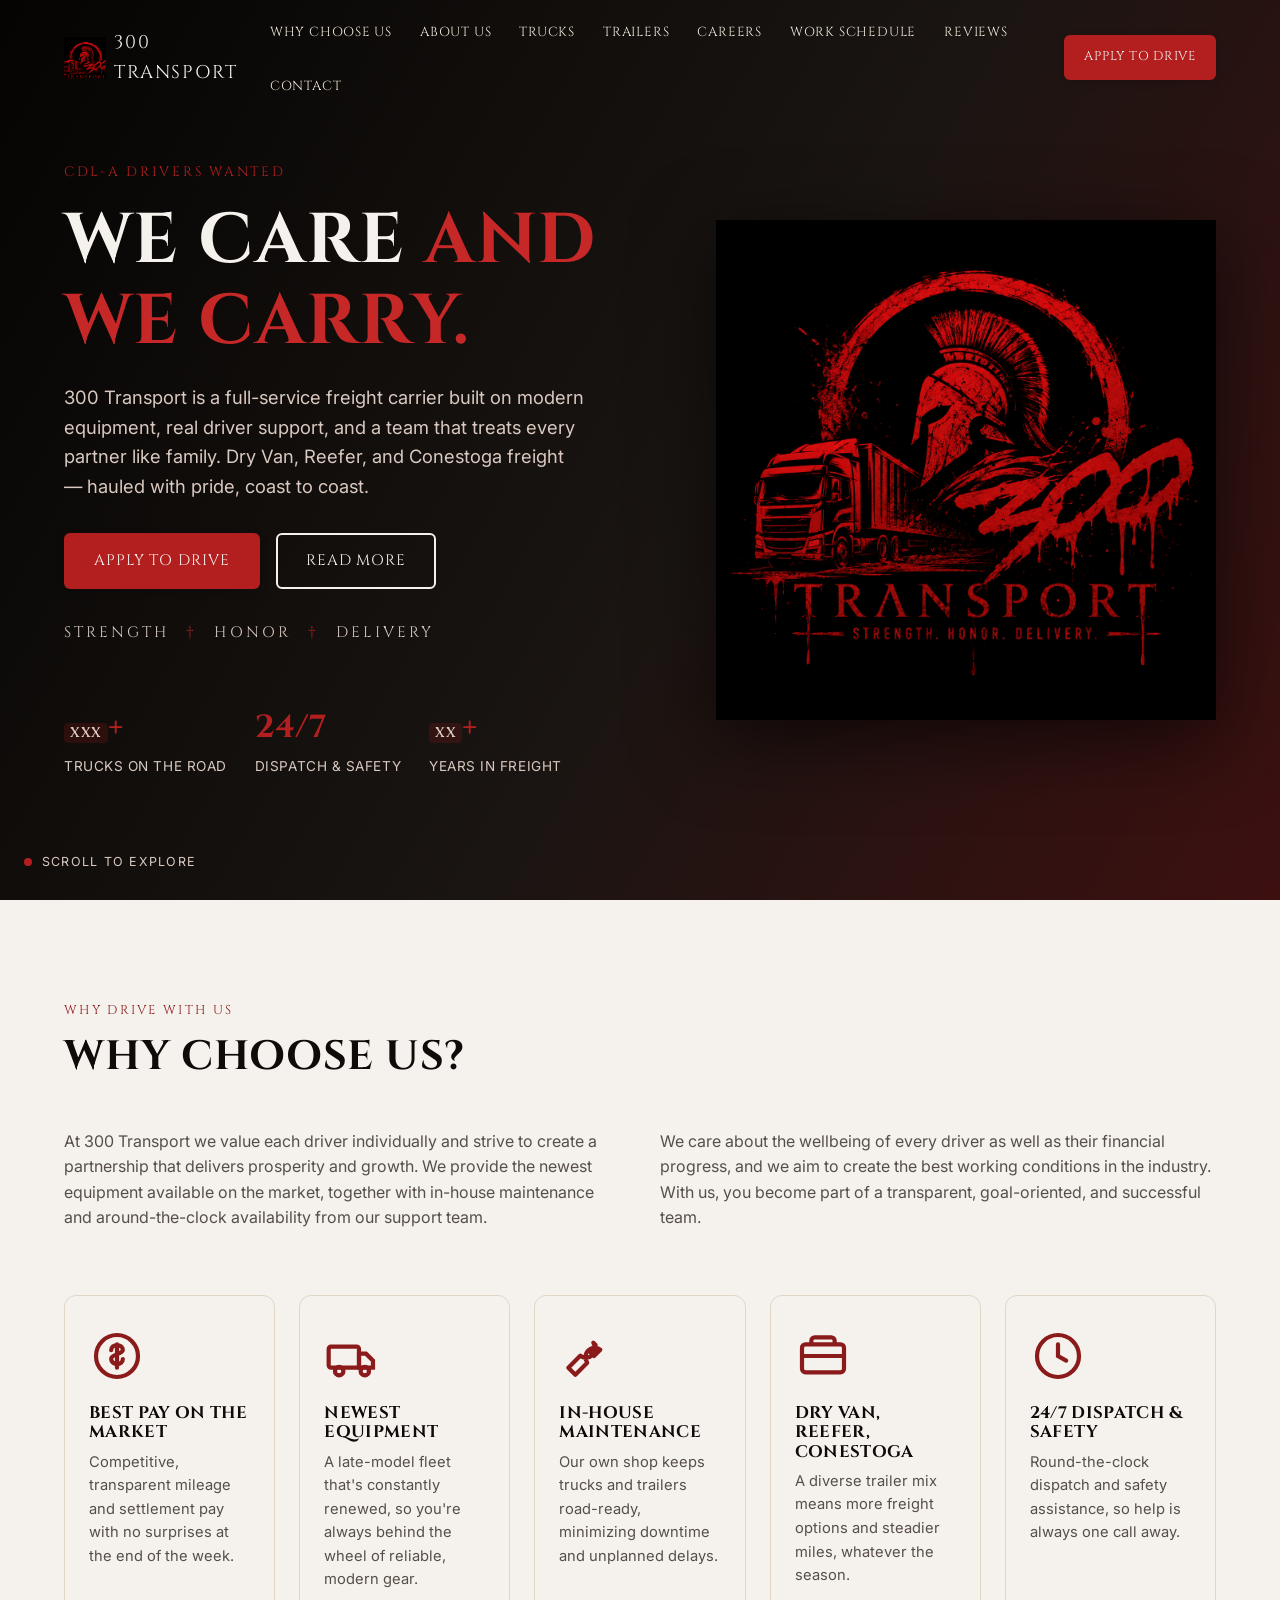
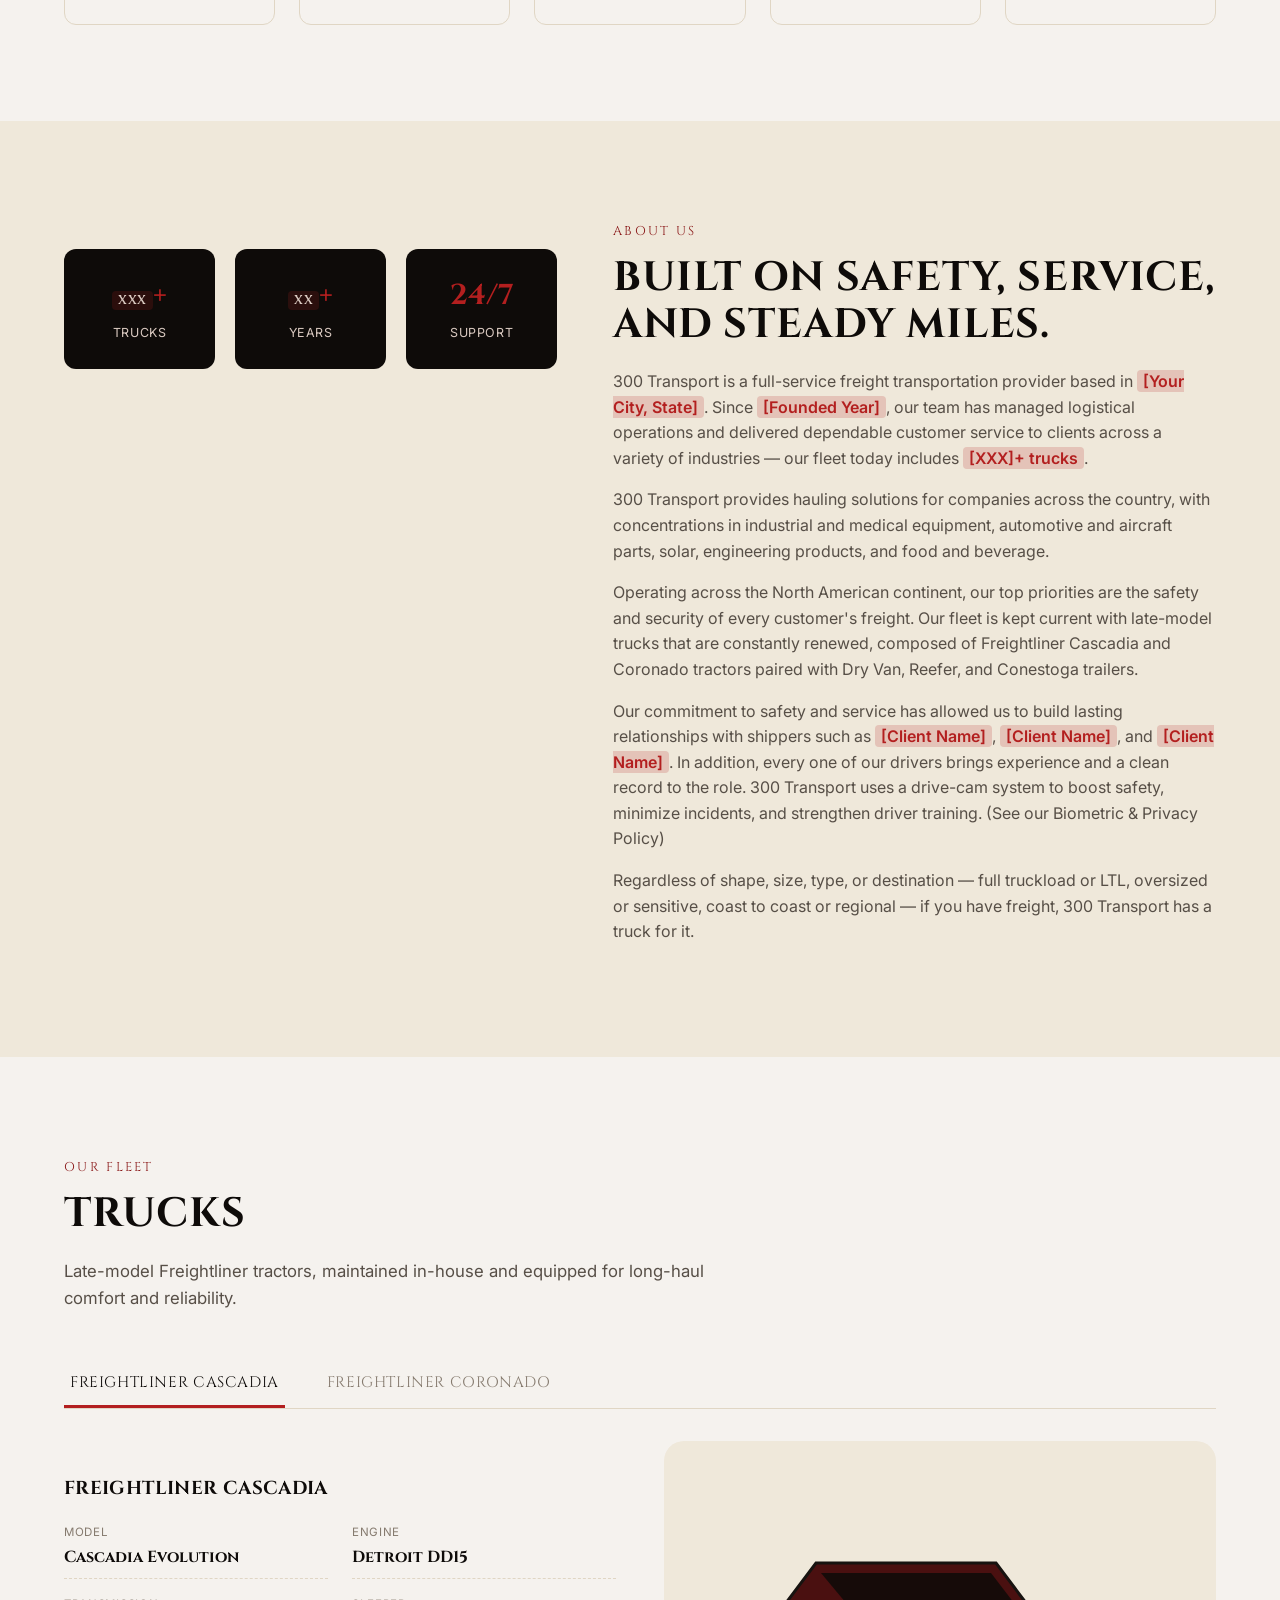
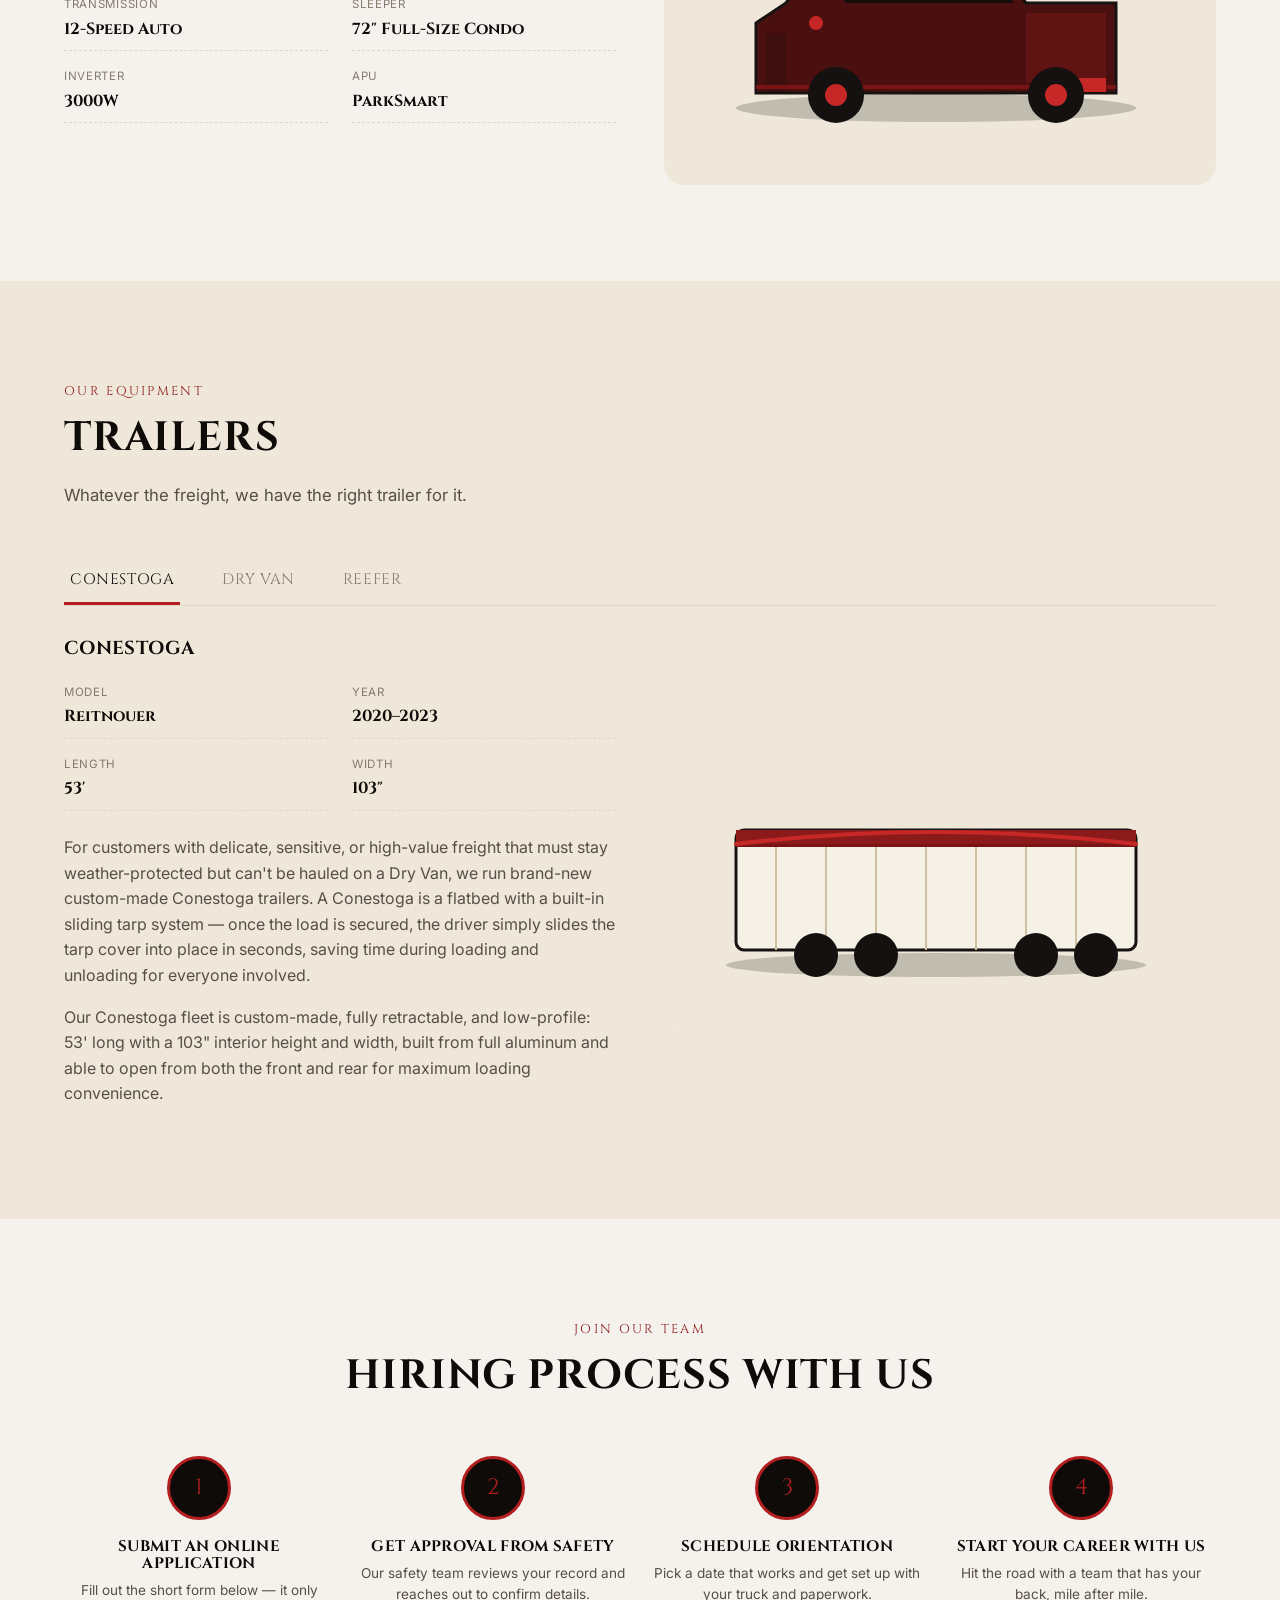
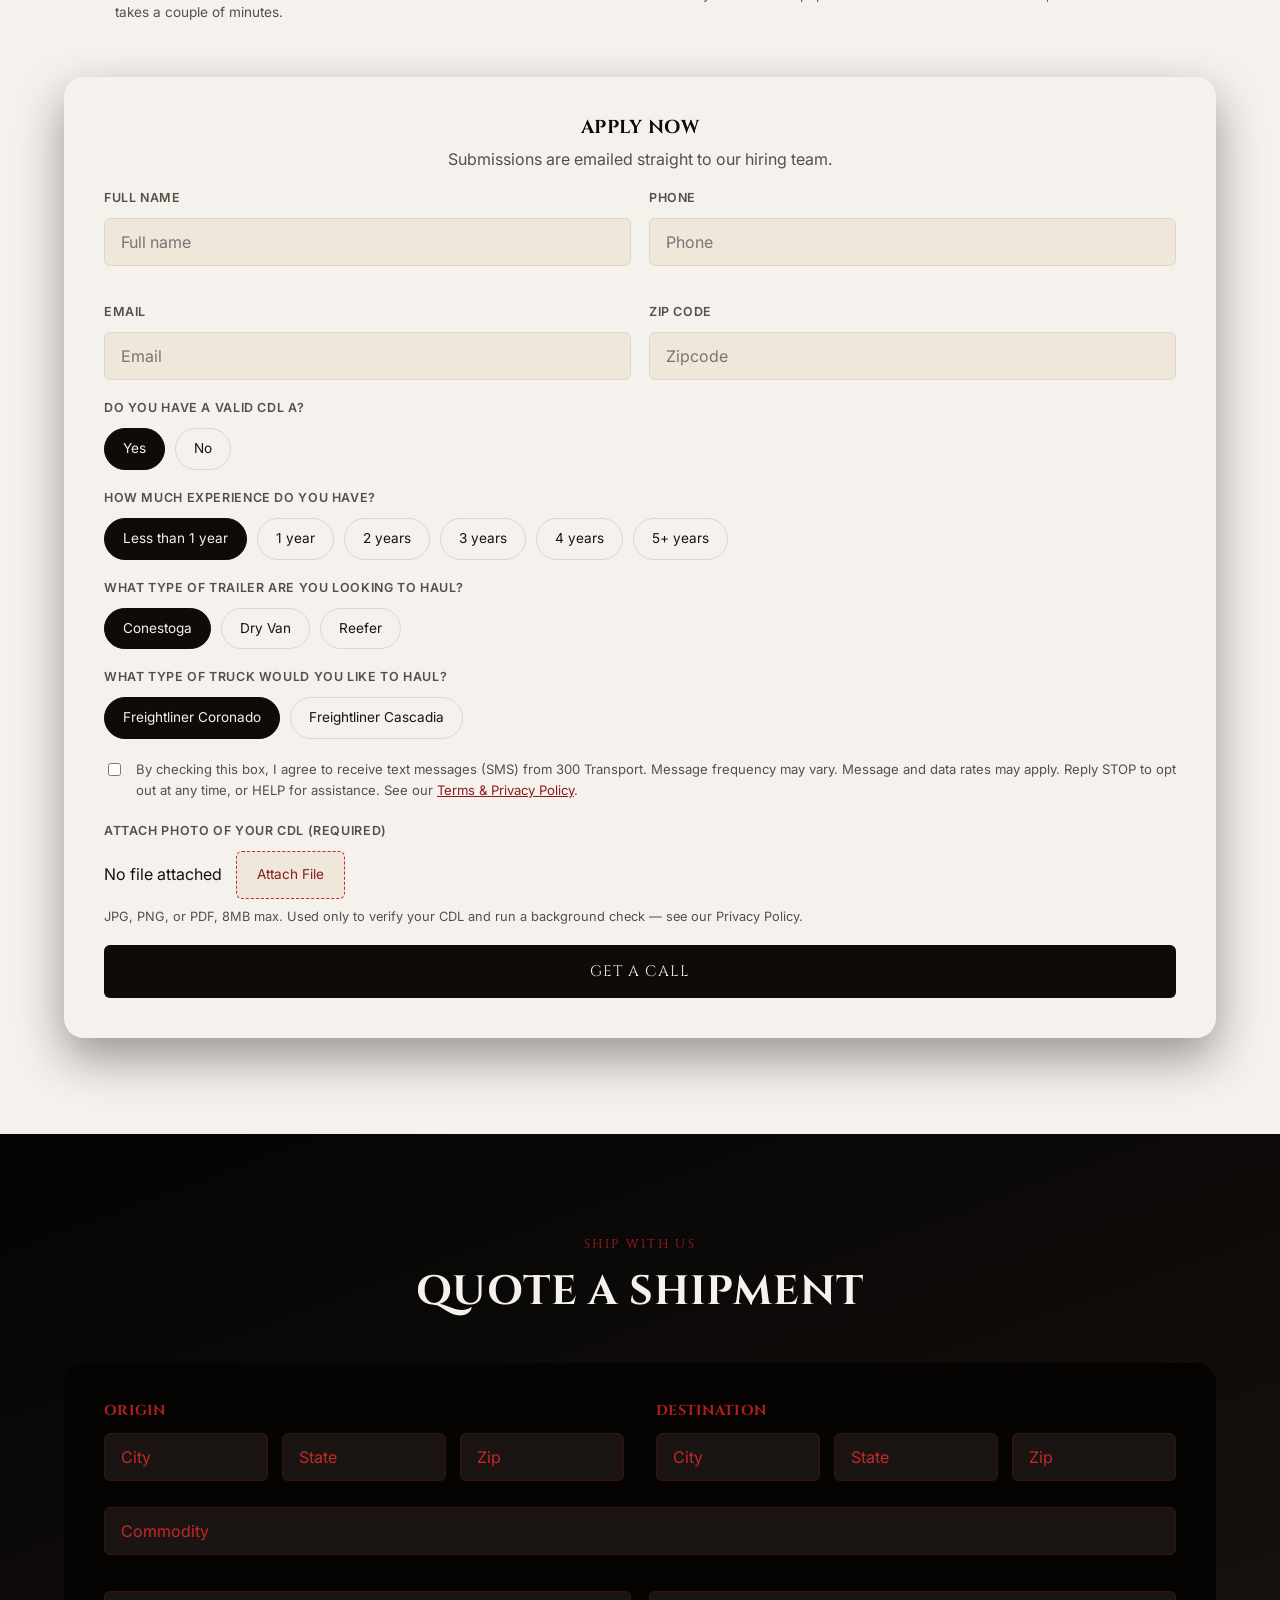
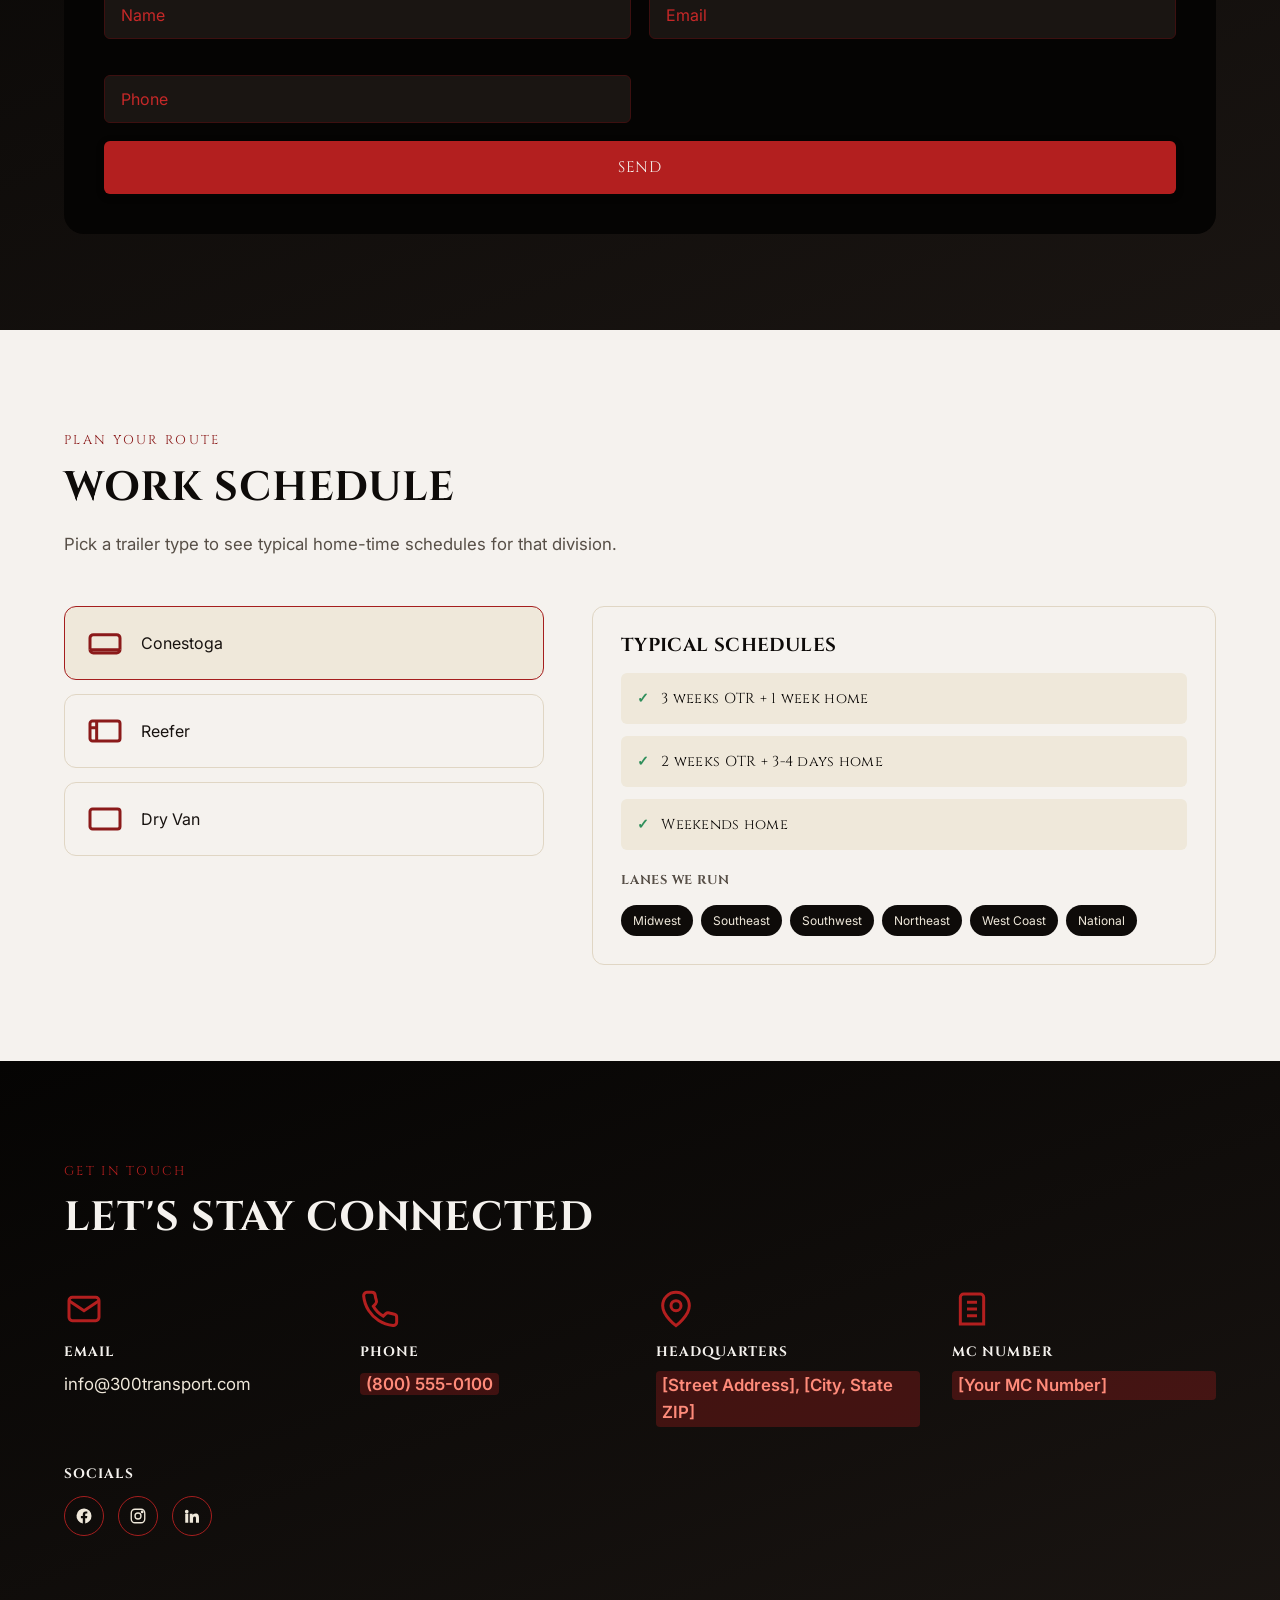
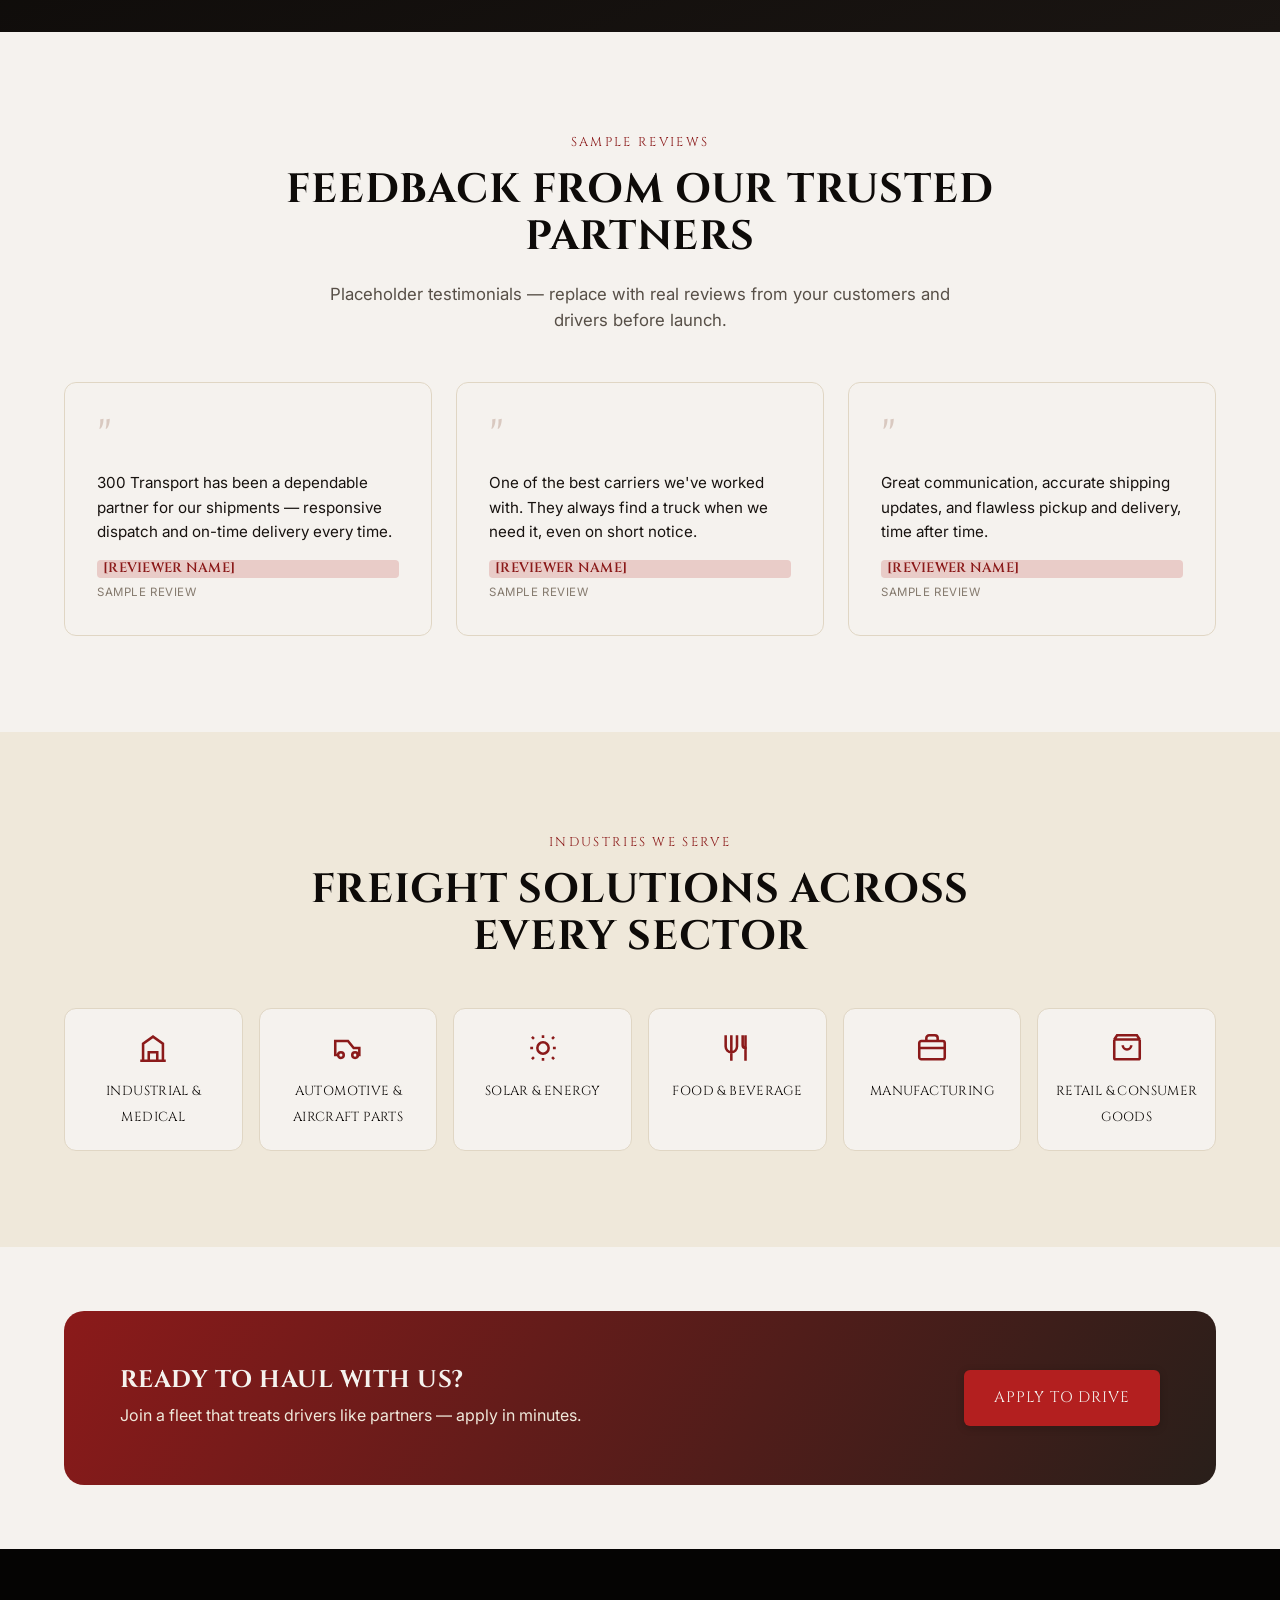
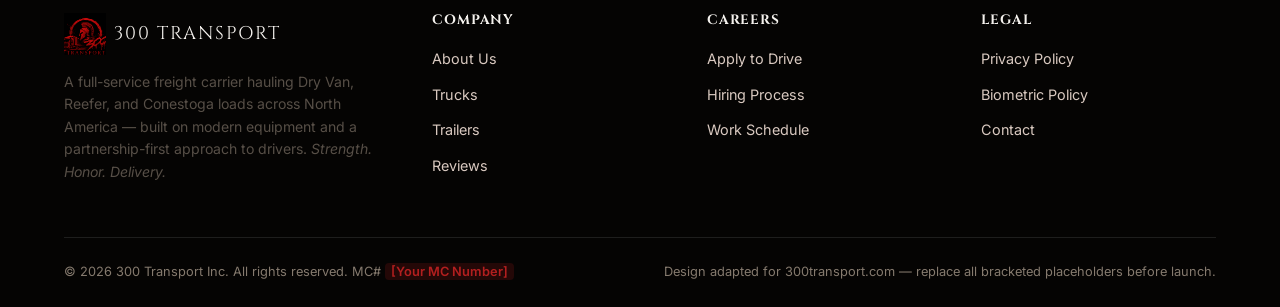
==== commit 1b38ba83: "Remove emblem image from About section, keep stat row" ====
--- a/index.html
+++ b/index.html
@@ -121,7 +121,6 @@
   <div class="container">
     <div class="about-grid">
       <div class="about-art">
-        <img src="images/300-emblem-wide.png" width="1448" height="1086" alt="300 Transport emblem — Spartan helmet, fleet truck, and Strength. Honor. Delivery. tagline" style="border-radius:20px;" loading="lazy">
         <div class="stat-row">
           <div class="stat-box"><strong><span class="ph">XXX</span>+</strong><span>Trucks</span></div>
           <div class="stat-box"><strong><span class="ph">XX</span>+</strong><span>Years</span></div>
